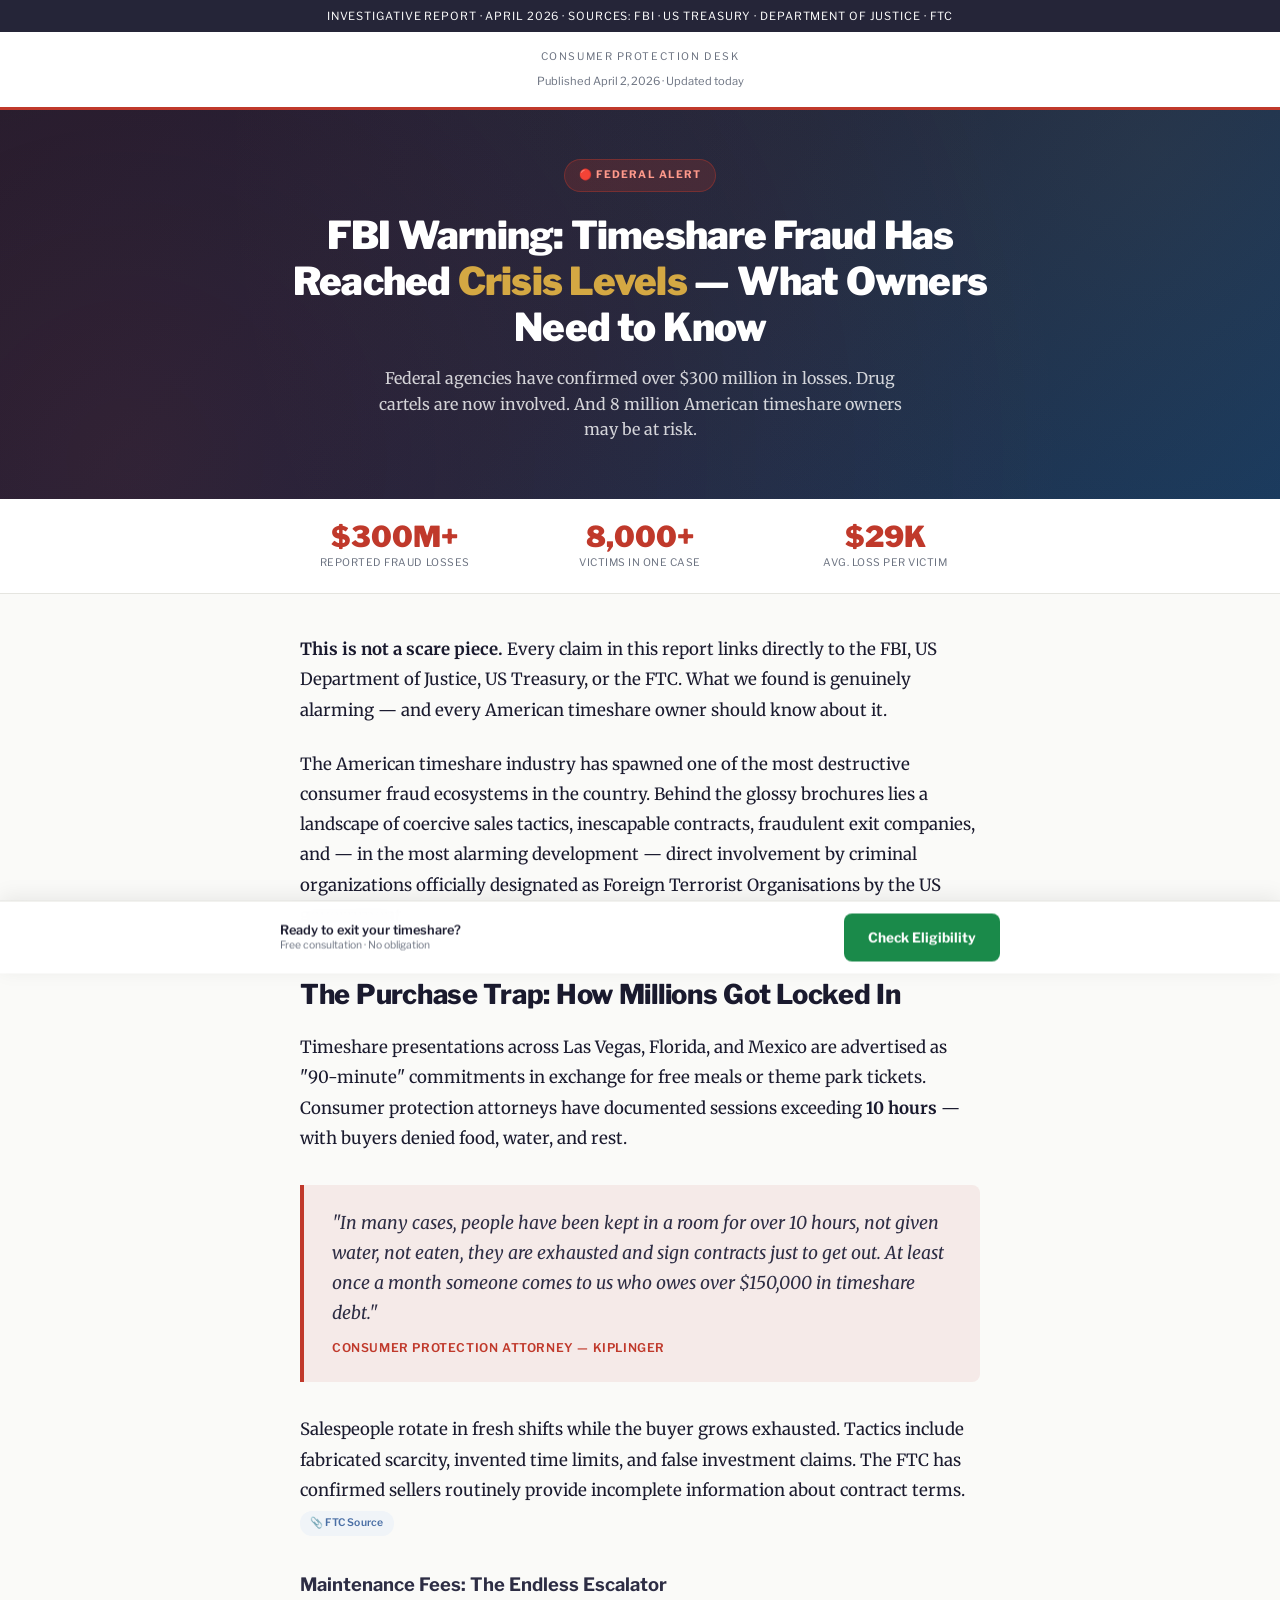
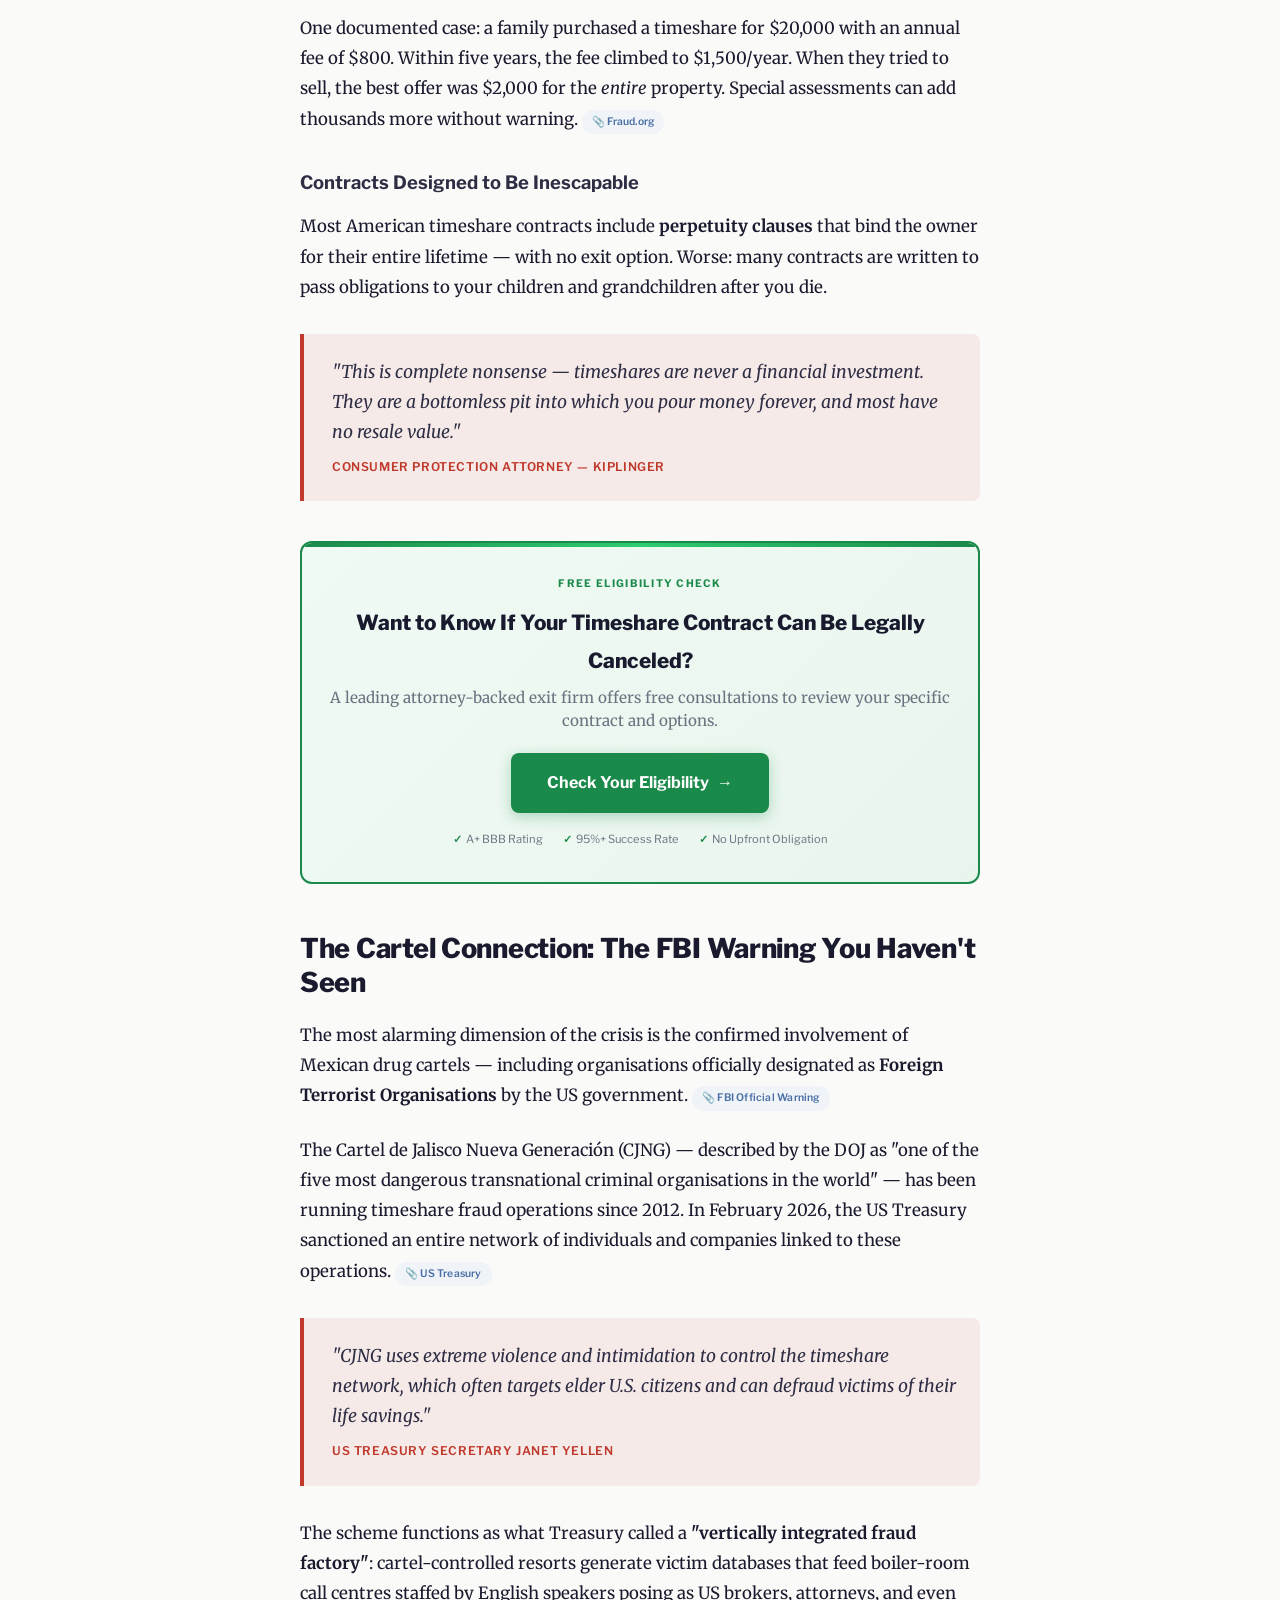
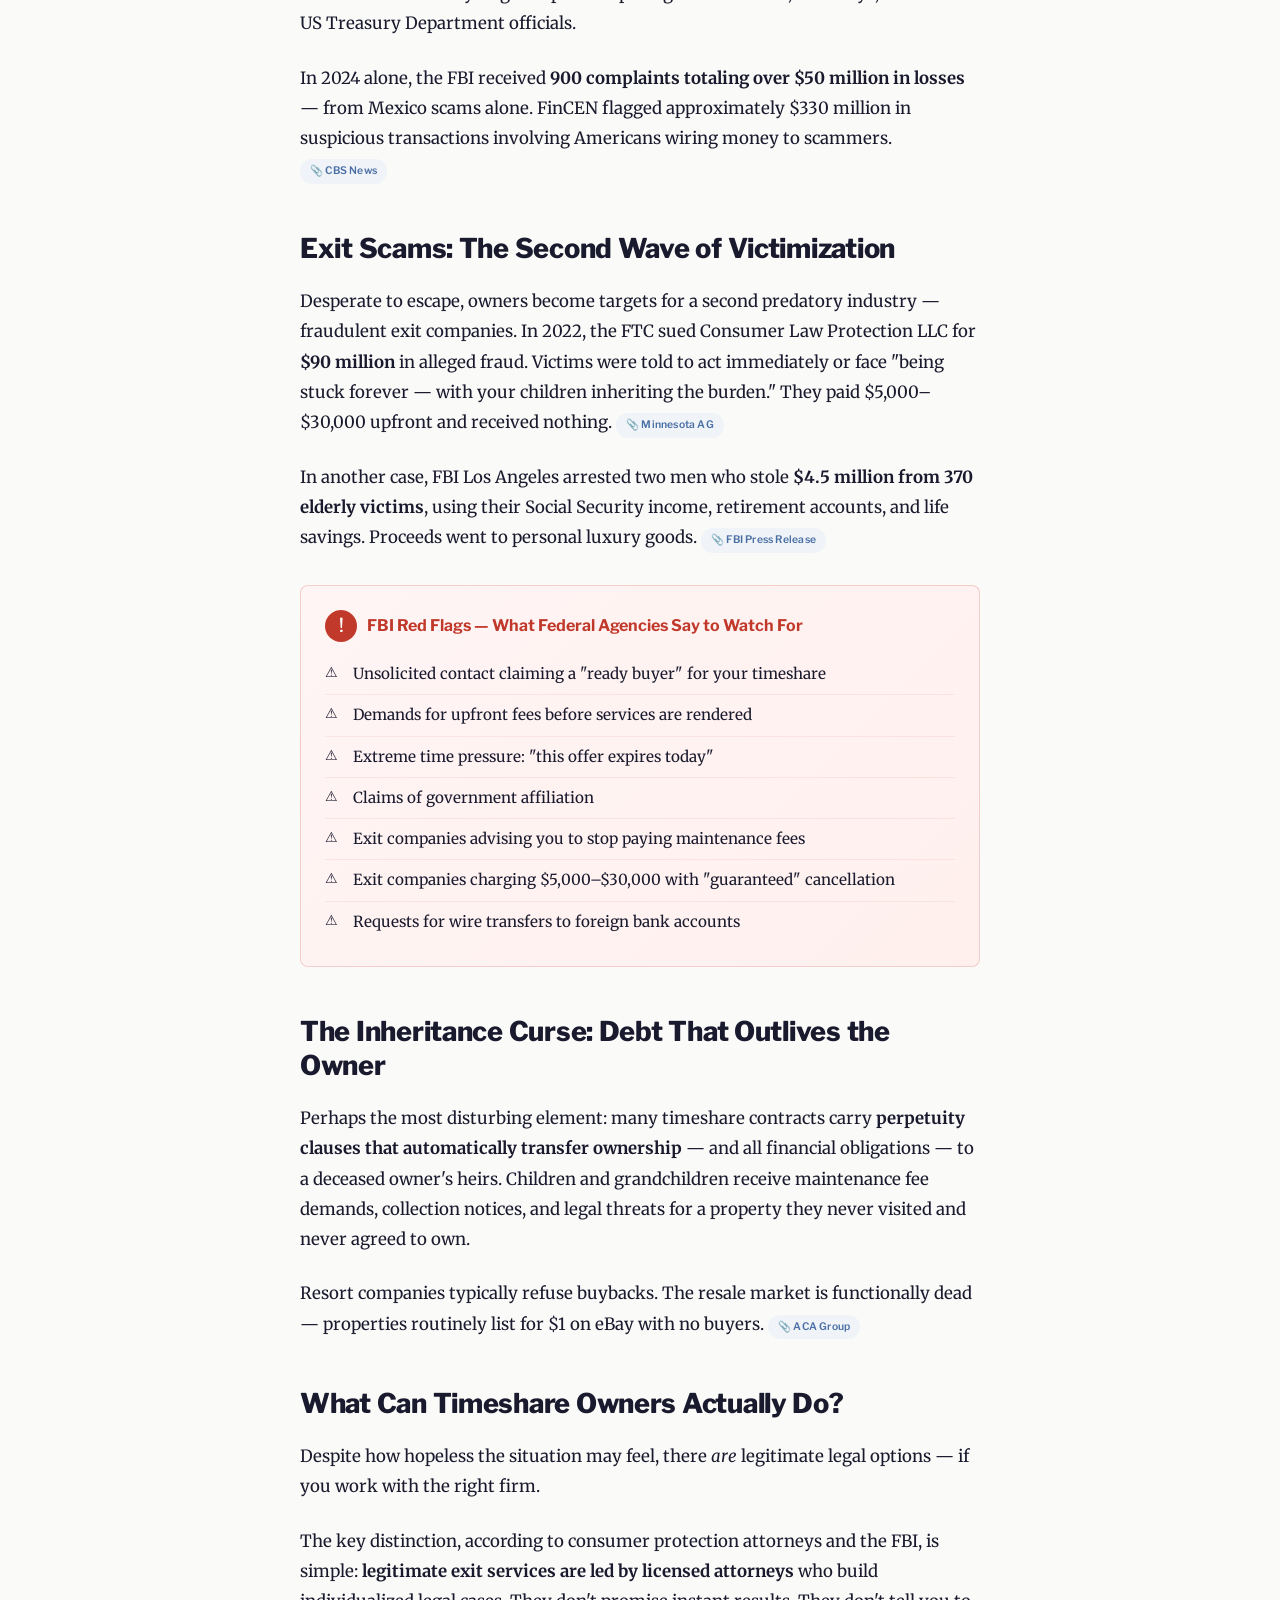
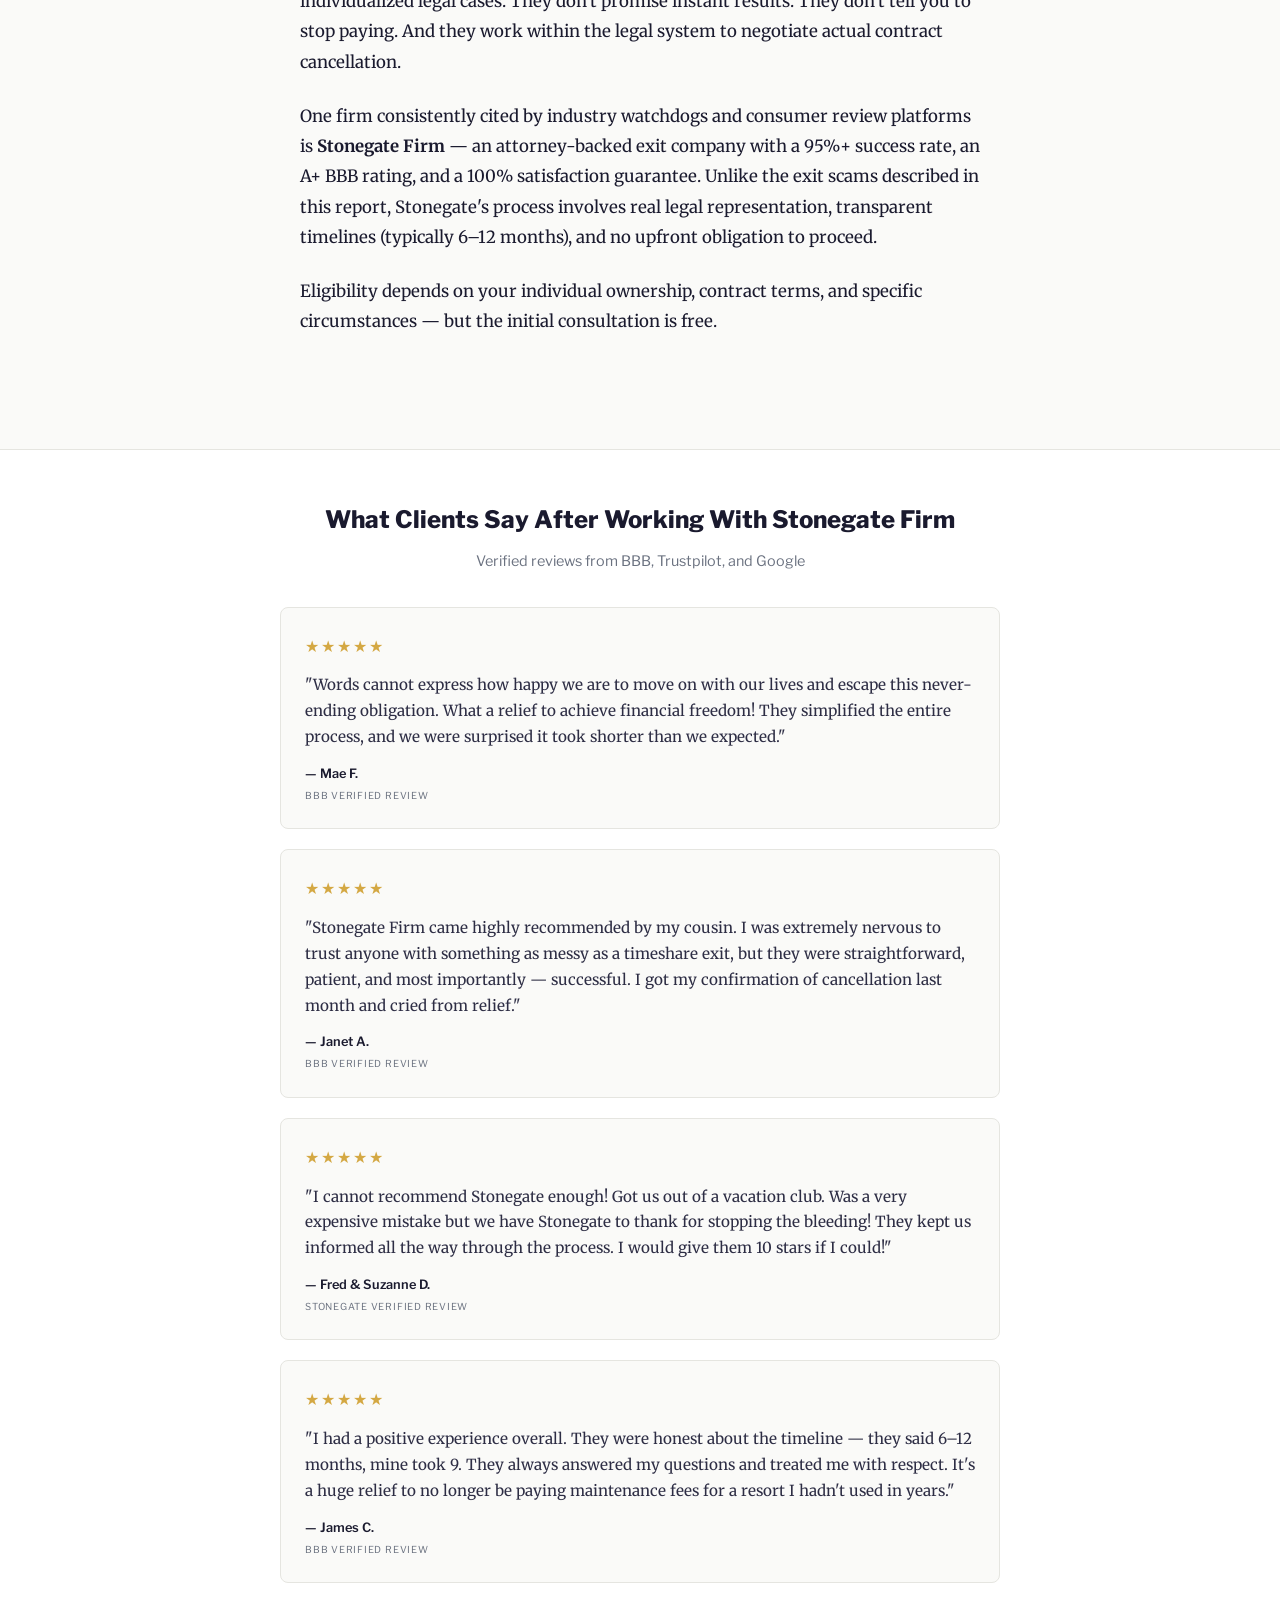
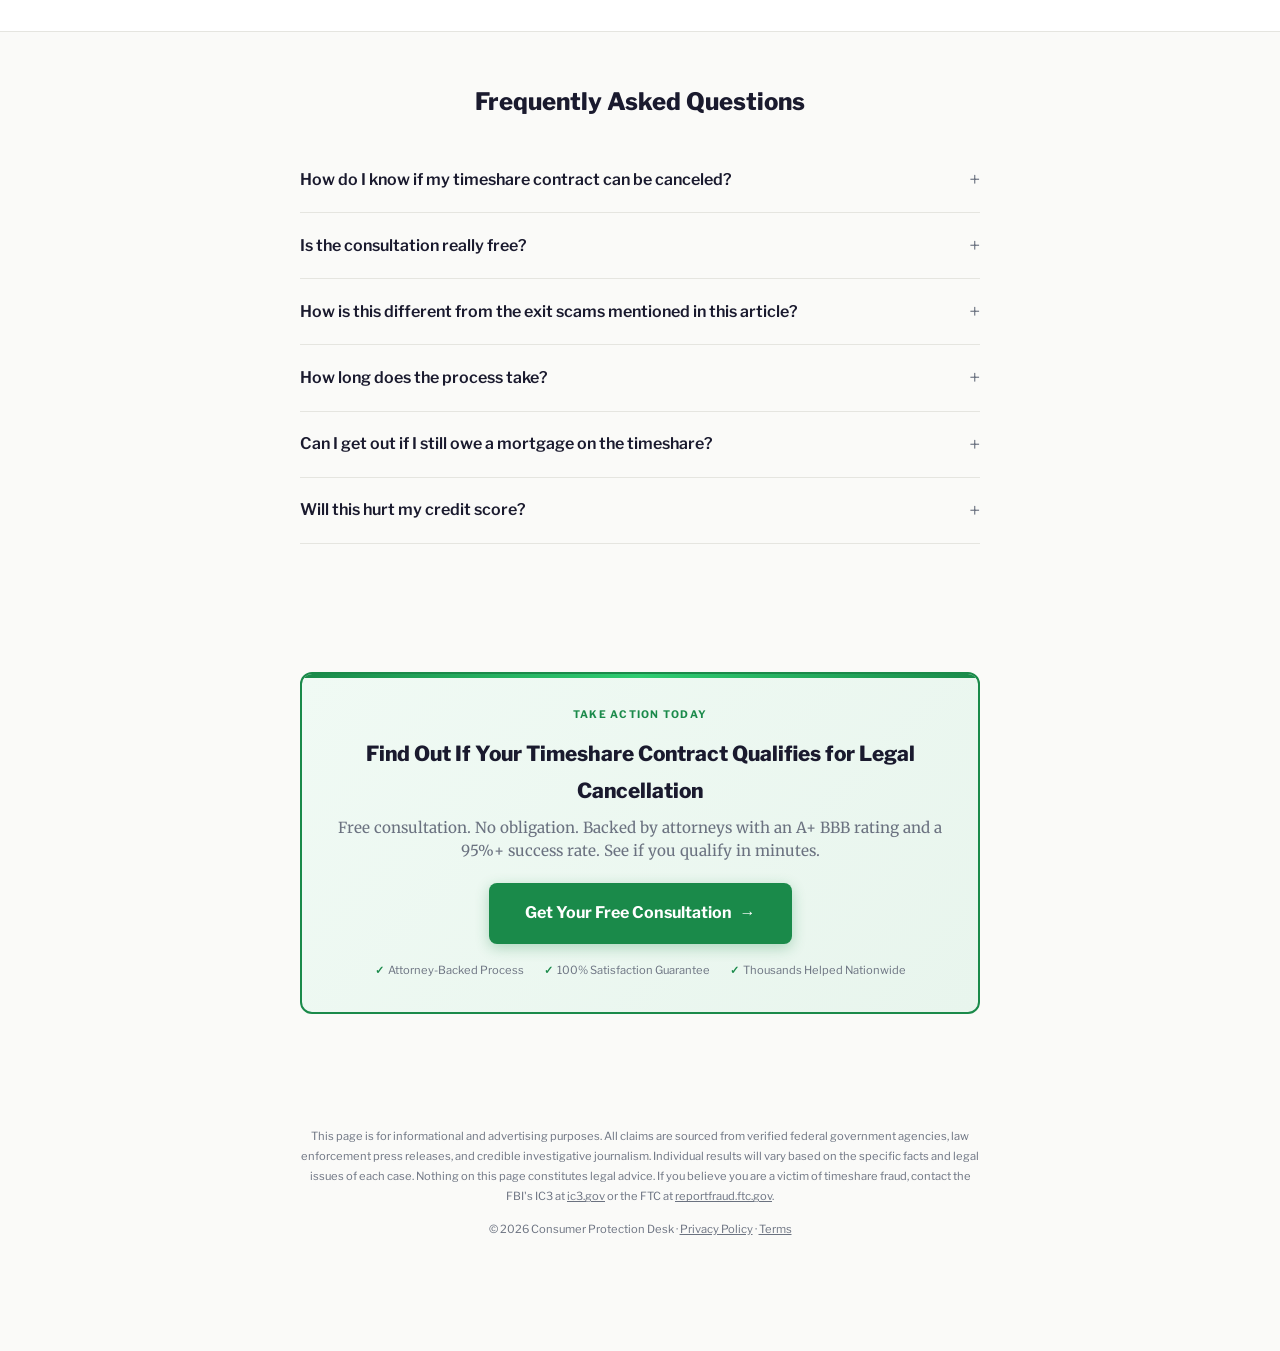
==== lander-a-investigative.html @ 5504ce40 "Deploy 3 timeshare exit landers" ====
<!DOCTYPE html>
<html lang="en">
<head>
<meta charset="UTF-8">
<meta name="viewport" content="width=device-width, initial-scale=1.0">
<title>FBI Warning: Timeshare Fraud Has Reached Crisis Levels — What Owners Need to Know in 2026</title>
<meta name="description" content="Federal agencies confirm $300M+ in timeshare fraud losses. FBI, DOJ, and US Treasury are now involved. Find out if you're at risk and what legal options exist.">
<meta property="og:type" content="article">
<meta property="og:title" content="FBI Warning: Timeshare Fraud Has Reached Crisis Levels in 2026">
<meta property="og:description" content="Federal agencies confirm $300M+ in timeshare fraud losses. Find out if you're at risk.">
<link rel="preconnect" href="https://fonts.googleapis.com">
<link rel="preconnect" href="https://fonts.gstatic.com" crossorigin>
<link href="https://fonts.googleapis.com/css2?family=Libre+Franklin:wght@400;500;600;700;800;900&family=Merriweather:wght@400;700&display=swap" rel="stylesheet">
<style>
*, *::before, *::after { margin: 0; padding: 0; box-sizing: border-box; }

:root {
  --ink: #1a1a2e;
  --ink-light: #2d2d44;
  --ink-muted: #6b7280;
  --bg: #fafaf8;
  --bg-card: #ffffff;
  --accent: #c0392b;
  --accent-dark: #962d22;
  --accent-glow: rgba(192, 57, 43, 0.08);
  --cta-green: #1a8a4a;
  --cta-green-hover: #15713d;
  --gold: #d4a843;
  --border: #e5e5e0;
  --shadow-sm: 0 1px 3px rgba(0,0,0,0.06);
  --shadow-md: 0 4px 16px rgba(0,0,0,0.08);
  --shadow-lg: 0 8px 32px rgba(0,0,0,0.12);
  --radius: 8px;
  --max-w: 720px;
}

html { font-size: 16px; scroll-behavior: smooth; -webkit-font-smoothing: antialiased; }

body {
  font-family: 'Merriweather', Georgia, serif;
  color: var(--ink);
  background: var(--bg);
  line-height: 1.8;
  padding-bottom: 80px;
}

/* — Top Bar — */
.top-bar {
  background: var(--ink);
  color: #fff;
  text-align: center;
  padding: 6px 16px;
  font-family: 'Libre Franklin', sans-serif;
  font-size: 0.7rem;
  letter-spacing: 0.08em;
  text-transform: uppercase;
  opacity: 0.95;
}

/* — Header — */
.site-header {
  background: #fff;
  border-bottom: 3px solid var(--accent);
  padding: 16px 20px;
  text-align: center;
}
.site-header .pub-name {
  font-family: 'Libre Franklin', sans-serif;
  font-size: 0.65rem;
  text-transform: uppercase;
  letter-spacing: 0.15em;
  color: var(--ink-muted);
  margin-bottom: 4px;
}
.site-header .pub-date {
  font-family: 'Libre Franklin', sans-serif;
  font-size: 0.7rem;
  color: var(--ink-muted);
}

/* — Hero — */
.hero {
  background: linear-gradient(135deg, #1a1a2e 0%, #16213e 50%, #0f3460 100%);
  color: #fff;
  padding: 48px 20px 56px;
  text-align: center;
  position: relative;
  overflow: hidden;
}
.hero::before {
  content: '';
  position: absolute;
  top: -50%;
  left: -50%;
  width: 200%;
  height: 200%;
  background: radial-gradient(circle at 30% 70%, rgba(192,57,43,0.15) 0%, transparent 50%),
              radial-gradient(circle at 70% 30%, rgba(212,168,67,0.1) 0%, transparent 50%);
  animation: heroPulse 8s ease-in-out infinite alternate;
}
@keyframes heroPulse {
  0% { transform: scale(1) rotate(0deg); }
  100% { transform: scale(1.05) rotate(2deg); }
}
.hero-inner { position: relative; z-index: 1; max-width: var(--max-w); margin: 0 auto; }
.hero-badge {
  display: inline-flex;
  align-items: center;
  gap: 6px;
  background: rgba(192,57,43,0.2);
  border: 1px solid rgba(192,57,43,0.4);
  color: #ff9a8b;
  padding: 6px 14px;
  border-radius: 20px;
  font-family: 'Libre Franklin', sans-serif;
  font-size: 0.65rem;
  font-weight: 700;
  text-transform: uppercase;
  letter-spacing: 0.1em;
  margin-bottom: 20px;
  animation: badgePulse 2s ease-in-out infinite;
}
@keyframes badgePulse {
  0%, 100% { box-shadow: 0 0 0 0 rgba(192,57,43,0.3); }
  50% { box-shadow: 0 0 0 8px rgba(192,57,43,0); }
}
.hero h1 {
  font-family: 'Libre Franklin', sans-serif;
  font-size: clamp(1.6rem, 5vw, 2.4rem);
  font-weight: 900;
  line-height: 1.2;
  margin-bottom: 16px;
  letter-spacing: -0.02em;
}
.hero h1 em { font-style: normal; color: var(--gold); }
.hero .hero-sub {
  font-size: 1rem;
  line-height: 1.6;
  color: rgba(255,255,255,0.8);
  max-width: 560px;
  margin: 0 auto;
}

/* — Stat Bar — */
.stat-bar {
  background: #fff;
  border-bottom: 1px solid var(--border);
  padding: 24px 20px;
}
.stat-bar-inner {
  max-width: var(--max-w);
  margin: 0 auto;
  display: grid;
  grid-template-columns: repeat(3, 1fr);
  gap: 16px;
  text-align: center;
}
.stat-item .stat-num {
  font-family: 'Libre Franklin', sans-serif;
  font-size: clamp(1.4rem, 4vw, 1.8rem);
  font-weight: 900;
  color: var(--accent);
  line-height: 1;
}
.stat-item .stat-label {
  font-family: 'Libre Franklin', sans-serif;
  font-size: 0.65rem;
  color: var(--ink-muted);
  text-transform: uppercase;
  letter-spacing: 0.05em;
  margin-top: 4px;
  line-height: 1.3;
}

/* — Article Body — */
.article { max-width: var(--max-w); margin: 0 auto; padding: 40px 20px; }
.article p { margin-bottom: 24px; font-size: 1.05rem; }
.article h2 {
  font-family: 'Libre Franklin', sans-serif;
  font-size: clamp(1.3rem, 4vw, 1.7rem);
  font-weight: 800;
  line-height: 1.25;
  margin: 48px 0 20px;
  color: var(--ink);
  letter-spacing: -0.01em;
}
.article h3 {
  font-family: 'Libre Franklin', sans-serif;
  font-size: 1.15rem;
  font-weight: 700;
  margin: 32px 0 12px;
  color: var(--ink-light);
}

/* — Pull Quote — */
.pull-quote {
  border-left: 4px solid var(--accent);
  background: var(--accent-glow);
  padding: 24px 24px 24px 28px;
  margin: 32px 0;
  border-radius: 0 var(--radius) var(--radius) 0;
  position: relative;
}
.pull-quote p {
  font-size: 1.1rem;
  font-style: italic;
  color: var(--ink-light);
  margin-bottom: 8px;
  line-height: 1.7;
}
.pull-quote .pq-source {
  font-family: 'Libre Franklin', sans-serif;
  font-size: 0.75rem;
  font-weight: 600;
  color: var(--accent);
  text-transform: uppercase;
  letter-spacing: 0.05em;
}

/* — Warning Box — */
.warning-box {
  background: linear-gradient(135deg, #fff5f5 0%, #fff0ed 100%);
  border: 1px solid rgba(192,57,43,0.2);
  border-radius: var(--radius);
  padding: 24px;
  margin: 32px 0;
}
.warning-box .wb-header {
  display: flex;
  align-items: center;
  gap: 10px;
  margin-bottom: 12px;
}
.warning-box .wb-icon {
  width: 32px;
  height: 32px;
  background: var(--accent);
  border-radius: 50%;
  display: flex;
  align-items: center;
  justify-content: center;
  color: #fff;
  font-size: 1rem;
  font-weight: 700;
  flex-shrink: 0;
}
.warning-box .wb-title {
  font-family: 'Libre Franklin', sans-serif;
  font-weight: 700;
  font-size: 1rem;
  color: var(--accent);
}
.warning-box ul {
  list-style: none;
  padding: 0;
}
.warning-box ul li {
  padding: 8px 0 8px 28px;
  position: relative;
  font-size: 0.95rem;
  line-height: 1.6;
  border-bottom: 1px solid rgba(192,57,43,0.08);
}
.warning-box ul li:last-child { border: none; }
.warning-box ul li::before {
  content: '⚠';
  position: absolute;
  left: 0;
  top: 8px;
  font-size: 0.85rem;
}

/* — Source Citation — */
.source-cite {
  display: inline-flex;
  align-items: center;
  gap: 4px;
  background: #f0f4f8;
  padding: 3px 10px;
  border-radius: 12px;
  font-family: 'Libre Franklin', sans-serif;
  font-size: 0.65rem;
  font-weight: 600;
  color: #4a6fa5;
  text-decoration: none;
  letter-spacing: 0.02em;
  transition: all 0.2s;
  white-space: nowrap;
}
.source-cite:hover { background: #dce6f0; }

/* — CTA Card — */
.cta-card {
  background: linear-gradient(135deg, #f0faf4 0%, #e8f5ed 100%);
  border: 2px solid var(--cta-green);
  border-radius: 12px;
  padding: 32px 24px;
  margin: 40px 0;
  text-align: center;
  position: relative;
  overflow: hidden;
}
.cta-card::before {
  content: '';
  position: absolute;
  top: 0; left: 0; right: 0;
  height: 4px;
  background: linear-gradient(90deg, var(--cta-green), #2ecc71, var(--cta-green));
}
.cta-card .cta-label {
  font-family: 'Libre Franklin', sans-serif;
  font-size: 0.65rem;
  font-weight: 700;
  text-transform: uppercase;
  letter-spacing: 0.12em;
  color: var(--cta-green);
  margin-bottom: 10px;
}
.cta-card h3 {
  font-family: 'Libre Franklin', sans-serif;
  font-size: 1.3rem;
  font-weight: 800;
  color: var(--ink);
  margin: 0 0 8px;
}
.cta-card .cta-sub {
  font-size: 0.95rem;
  color: var(--ink-muted);
  margin-bottom: 20px;
  line-height: 1.5;
}
.cta-btn {
  display: inline-flex;
  align-items: center;
  gap: 8px;
  background: var(--cta-green);
  color: #fff;
  padding: 16px 36px;
  border-radius: 8px;
  font-family: 'Libre Franklin', sans-serif;
  font-size: 1rem;
  font-weight: 700;
  text-decoration: none;
  transition: all 0.3s;
  box-shadow: 0 4px 14px rgba(26,138,74,0.3);
}
.cta-btn:hover {
  background: var(--cta-green-hover);
  transform: translateY(-2px);
  box-shadow: 0 6px 20px rgba(26,138,74,0.4);
}
.cta-btn::after { content: ' →'; }
.cta-trust {
  display: flex;
  justify-content: center;
  gap: 20px;
  margin-top: 16px;
  flex-wrap: wrap;
}
.cta-trust span {
  font-family: 'Libre Franklin', sans-serif;
  font-size: 0.7rem;
  color: var(--ink-muted);
  display: flex;
  align-items: center;
  gap: 4px;
}
.cta-trust span::before { content: '✓'; color: var(--cta-green); font-weight: 700; }

/* — Testimonials — */
.testimonials {
  background: #fff;
  border-top: 1px solid var(--border);
  border-bottom: 1px solid var(--border);
  padding: 48px 20px;
  margin: 48px 0;
}
.testimonials .t-header {
  text-align: center;
  max-width: var(--max-w);
  margin: 0 auto 32px;
}
.testimonials .t-header h2 {
  font-family: 'Libre Franklin', sans-serif;
  font-size: 1.5rem;
  font-weight: 800;
  margin-bottom: 8px;
}
.testimonials .t-header p {
  font-family: 'Libre Franklin', sans-serif;
  color: var(--ink-muted);
  font-size: 0.9rem;
}
.t-grid {
  max-width: var(--max-w);
  margin: 0 auto;
  display: grid;
  gap: 20px;
}
.t-card {
  background: var(--bg);
  border: 1px solid var(--border);
  border-radius: var(--radius);
  padding: 24px;
  transition: box-shadow 0.3s;
}
.t-card:hover { box-shadow: var(--shadow-md); }
.t-stars { color: var(--gold); font-size: 1rem; margin-bottom: 12px; letter-spacing: 2px; }
.t-card .t-text {
  font-size: 0.95rem;
  line-height: 1.7;
  margin-bottom: 12px;
  color: var(--ink-light);
}
.t-card .t-author {
  font-family: 'Libre Franklin', sans-serif;
  font-size: 0.8rem;
  font-weight: 600;
  color: var(--ink);
}
.t-card .t-source-tag {
  font-family: 'Libre Franklin', sans-serif;
  font-size: 0.6rem;
  text-transform: uppercase;
  letter-spacing: 0.08em;
  color: var(--ink-muted);
  margin-top: 2px;
}

/* — FAQ — */
.faq { max-width: var(--max-w); margin: 0 auto; padding: 0 20px 48px; }
.faq h2 {
  font-family: 'Libre Franklin', sans-serif;
  font-size: 1.5rem;
  font-weight: 800;
  text-align: center;
  margin-bottom: 24px;
}
.faq-item {
  border-bottom: 1px solid var(--border);
  padding: 0;
}
.faq-q {
  display: flex;
  justify-content: space-between;
  align-items: center;
  padding: 18px 0;
  cursor: pointer;
  font-family: 'Libre Franklin', sans-serif;
  font-size: 1rem;
  font-weight: 600;
  color: var(--ink);
  background: none;
  border: none;
  width: 100%;
  text-align: left;
  line-height: 1.4;
}
.faq-q::after {
  content: '+';
  font-size: 1.3rem;
  font-weight: 300;
  color: var(--ink-muted);
  transition: transform 0.3s;
  flex-shrink: 0;
  margin-left: 12px;
}
.faq-item.open .faq-q::after { content: '−'; }
.faq-a {
  max-height: 0;
  overflow: hidden;
  transition: max-height 0.4s ease, padding 0.3s;
}
.faq-item.open .faq-a { max-height: 400px; }
.faq-a-inner {
  padding: 0 0 20px;
  font-size: 0.95rem;
  color: var(--ink-muted);
  line-height: 1.7;
}

/* — Footer — */
.site-footer {
  max-width: var(--max-w);
  margin: 0 auto;
  padding: 32px 20px;
  text-align: center;
  font-family: 'Libre Franklin', sans-serif;
  font-size: 0.7rem;
  color: var(--ink-muted);
  line-height: 1.8;
}
.site-footer a { color: var(--ink-muted); }

/* — Sticky CTA — */
.sticky-cta {
  position: fixed;
  bottom: 0;
  left: 0;
  right: 0;
  background: rgba(255,255,255,0.97);
  backdrop-filter: blur(12px);
  -webkit-backdrop-filter: blur(12px);
  border-top: 1px solid var(--border);
  padding: 12px 20px;
  z-index: 1000;
  transform: translateY(100%);
  transition: transform 0.4s cubic-bezier(0.16, 1, 0.3, 1);
  box-shadow: 0 -4px 20px rgba(0,0,0,0.08);
}
.sticky-cta.visible { transform: translateY(0); }
.sticky-cta-inner {
  max-width: var(--max-w);
  margin: 0 auto;
  display: flex;
  align-items: center;
  justify-content: space-between;
  gap: 12px;
}
.sticky-cta .sticky-text {
  font-family: 'Libre Franklin', sans-serif;
  font-size: 0.8rem;
  font-weight: 600;
  color: var(--ink);
  line-height: 1.3;
}
.sticky-cta .sticky-text span {
  display: block;
  font-size: 0.65rem;
  font-weight: 400;
  color: var(--ink-muted);
}
.sticky-cta .sticky-btn {
  background: var(--cta-green);
  color: #fff;
  padding: 12px 24px;
  border-radius: 8px;
  font-family: 'Libre Franklin', sans-serif;
  font-size: 0.85rem;
  font-weight: 700;
  text-decoration: none;
  white-space: nowrap;
  transition: background 0.2s;
  flex-shrink: 0;
}
.sticky-cta .sticky-btn:hover { background: var(--cta-green-hover); }

/* — Responsive — */
@media (max-width: 600px) {
  .stat-bar-inner { grid-template-columns: repeat(3, 1fr); gap: 8px; }
  .stat-item .stat-num { font-size: 1.2rem; }
  .stat-item .stat-label { font-size: 0.58rem; }
  .hero { padding: 36px 16px 44px; }
  .article { padding: 28px 16px; }
  .cta-card { padding: 24px 16px; }
  .cta-btn { padding: 14px 28px; width: 100%; justify-content: center; }
  .t-grid { gap: 16px; }
}

/* — Subtle animations — */
.fade-in {
  opacity: 0;
  transform: translateY(20px);
  transition: opacity 0.6s ease, transform 0.6s ease;
}
.fade-in.visible {
  opacity: 1;
  transform: translateY(0);
}
</style>
</head>
<body>

<div class="top-bar">Investigative Report · April 2026 · Sources: FBI · US Treasury · Department of Justice · FTC</div>

<header class="site-header">
  <div class="pub-name">Consumer Protection Desk</div>
  <div class="pub-date">Published April 2, 2026 · Updated today</div>
</header>

<section class="hero">
  <div class="hero-inner">
    <div class="hero-badge">🔴 Federal Alert</div>
    <h1>FBI Warning: Timeshare Fraud Has Reached <em>Crisis Levels</em> — What Owners Need to Know</h1>
    <p class="hero-sub">Federal agencies have confirmed over $300 million in losses. Drug cartels are now involved. And 8 million American timeshare owners may be at risk.</p>
  </div>
</section>

<div class="stat-bar">
  <div class="stat-bar-inner">
    <div class="stat-item">
      <div class="stat-num">$300M+</div>
      <div class="stat-label">Reported Fraud Losses</div>
    </div>
    <div class="stat-item">
      <div class="stat-num">8,000+</div>
      <div class="stat-label">Victims in One Case</div>
    </div>
    <div class="stat-item">
      <div class="stat-num">$29K</div>
      <div class="stat-label">Avg. Loss Per Victim</div>
    </div>
  </div>
</div>

<article class="article">

  <p class="fade-in"><strong>This is not a scare piece.</strong> Every claim in this report links directly to the FBI, US Department of Justice, US Treasury, or the FTC. What we found is genuinely alarming — and every American timeshare owner should know about it.</p>

  <p class="fade-in">The American timeshare industry has spawned one of the most destructive consumer fraud ecosystems in the country. Behind the glossy brochures lies a landscape of coercive sales tactics, inescapable contracts, fraudulent exit companies, and — in the most alarming development — direct involvement by criminal organizations officially designated as Foreign Terrorist Organisations by the US government.</p>

  <h2 class="fade-in">The Purchase Trap: How Millions Got Locked In</h2>

  <p class="fade-in">Timeshare presentations across Las Vegas, Florida, and Mexico are advertised as "90-minute" commitments in exchange for free meals or theme park tickets. Consumer protection attorneys have documented sessions exceeding <strong>10 hours</strong> — with buyers denied food, water, and rest.</p>

  <div class="pull-quote fade-in">
    <p>"In many cases, people have been kept in a room for over 10 hours, not given water, not eaten, they are exhausted and sign contracts just to get out. At least once a month someone comes to us who owes over $150,000 in timeshare debt."</p>
    <div class="pq-source">Consumer Protection Attorney — Kiplinger</div>
  </div>

  <p class="fade-in">Salespeople rotate in fresh shifts while the buyer grows exhausted. Tactics include fabricated scarcity, invented time limits, and false investment claims. The FTC has confirmed sellers routinely provide incomplete information about contract terms. <a href="https://consumer.ftc.gov/consumer-alerts/2024/03/if-you-have-timeshare-scammers-might-target-you" class="source-cite" target="_blank" rel="noopener">📎 FTC Source</a></p>

  <h3 class="fade-in">Maintenance Fees: The Endless Escalator</h3>

  <p class="fade-in">One documented case: a family purchased a timeshare for $20,000 with an annual fee of $800. Within five years, the fee climbed to $1,500/year. When they tried to sell, the best offer was $2,000 for the <em>entire</em> property. Special assessments can add thousands more without warning. <a href="https://fraud.org/timeshare-nightmare/" class="source-cite" target="_blank" rel="noopener">📎 Fraud.org</a></p>

  <h3 class="fade-in">Contracts Designed to Be Inescapable</h3>

  <p class="fade-in">Most American timeshare contracts include <strong>perpetuity clauses</strong> that bind the owner for their entire lifetime — with no exit option. Worse: many contracts are written to pass obligations to your children and grandchildren after you die.</p>

  <div class="pull-quote fade-in">
    <p>"This is complete nonsense — timeshares are never a financial investment. They are a bottomless pit into which you pour money forever, and most have no resale value."</p>
    <div class="pq-source">Consumer Protection Attorney — Kiplinger</div>
  </div>

  <!-- Mid-article CTA -->
  <div class="cta-card fade-in">
    <div class="cta-label">Free Eligibility Check</div>
    <h3>Want to Know If Your Timeshare Contract Can Be Legally Canceled?</h3>
    <p class="cta-sub">A leading attorney-backed exit firm offers free consultations to review your specific contract and options.</p>
    <a href="#cta-bottom" class="cta-btn">Check Your Eligibility</a>
    <div class="cta-trust">
      <span>A+ BBB Rating</span>
      <span>95%+ Success Rate</span>
      <span>No Upfront Obligation</span>
    </div>
  </div>

  <h2 class="fade-in">The Cartel Connection: The FBI Warning You Haven't Seen</h2>

  <p class="fade-in">The most alarming dimension of the crisis is the confirmed involvement of Mexican drug cartels — including organisations officially designated as <strong>Foreign Terrorist Organisations</strong> by the US government. <a href="https://www.fbi.gov/news/stories/mexican-cartels-targeting-americans-in-timeshare-fraud-scams-fbi-warns" class="source-cite" target="_blank" rel="noopener">📎 FBI Official Warning</a></p>

  <p class="fade-in">The Cartel de Jalisco Nueva Generación (CJNG) — described by the DOJ as "one of the five most dangerous transnational criminal organisations in the world" — has been running timeshare fraud operations since 2012. In February 2026, the US Treasury sanctioned an entire network of individuals and companies linked to these operations. <a href="https://home.treasury.gov/news/press-releases/sb0400" class="source-cite" target="_blank" rel="noopener">📎 US Treasury</a></p>

  <div class="pull-quote fade-in">
    <p>"CJNG uses extreme violence and intimidation to control the timeshare network, which often targets elder U.S. citizens and can defraud victims of their life savings."</p>
    <div class="pq-source">US Treasury Secretary Janet Yellen</div>
  </div>

  <p class="fade-in">The scheme functions as what Treasury called a <strong>"vertically integrated fraud factory"</strong>: cartel-controlled resorts generate victim databases that feed boiler-room call centres staffed by English speakers posing as US brokers, attorneys, and even US Treasury Department officials.</p>

  <p class="fade-in">In 2024 alone, the FBI received <strong>900 complaints totaling over $50 million in losses</strong> — from Mexico scams alone. FinCEN flagged approximately $330 million in suspicious transactions involving Americans wiring money to scammers. <a href="https://www.cbsnews.com/news/kovay-gardens-puerto-vallarta-mexico-cartel-fraud-scam-treasury/" class="source-cite" target="_blank" rel="noopener">📎 CBS News</a></p>

  <h2 class="fade-in">Exit Scams: The Second Wave of Victimization</h2>

  <p class="fade-in">Desperate to escape, owners become targets for a second predatory industry — fraudulent exit companies. In 2022, the FTC sued Consumer Law Protection LLC for <strong>$90 million</strong> in alleged fraud. Victims were told to act immediately or face "being stuck forever — with your children inheriting the burden." They paid $5,000–$30,000 upfront and received nothing. <a href="https://www.ag.state.mn.us/Office/Communications/2025/01/23_TimeshareExit.asp" class="source-cite" target="_blank" rel="noopener">📎 Minnesota AG</a></p>

  <p class="fade-in">In another case, FBI Los Angeles arrested two men who stole <strong>$4.5 million from 370 elderly victims</strong>, using their Social Security income, retirement accounts, and life savings. Proceeds went to personal luxury goods. <a href="https://www.fbi.gov/contact-us/field-offices/losangeles/news/fbi-los-angeles-raises-public-awareness-about-elder-fraud-announces-arrests-made-this-week-of-men-who-allegedly-targeted-elderly-victims-in-timeshare-scheme" class="source-cite" target="_blank" rel="noopener">📎 FBI Press Release</a></p>

  <div class="warning-box fade-in">
    <div class="wb-header">
      <div class="wb-icon">!</div>
      <div class="wb-title">FBI Red Flags — What Federal Agencies Say to Watch For</div>
    </div>
    <ul>
      <li>Unsolicited contact claiming a "ready buyer" for your timeshare</li>
      <li>Demands for upfront fees before services are rendered</li>
      <li>Extreme time pressure: "this offer expires today"</li>
      <li>Claims of government affiliation</li>
      <li>Exit companies advising you to stop paying maintenance fees</li>
      <li>Exit companies charging $5,000–$30,000 with "guaranteed" cancellation</li>
      <li>Requests for wire transfers to foreign bank accounts</li>
    </ul>
  </div>

  <h2 class="fade-in">The Inheritance Curse: Debt That Outlives the Owner</h2>

  <p class="fade-in">Perhaps the most disturbing element: many timeshare contracts carry <strong>perpetuity clauses that automatically transfer ownership</strong> — and all financial obligations — to a deceased owner's heirs. Children and grandchildren receive maintenance fee demands, collection notices, and legal threats for a property they never visited and never agreed to own.</p>

  <p class="fade-in">Resort companies typically refuse buybacks. The resale market is functionally dead — properties routinely list for $1 on eBay with no buyers. <a href="https://acagroup.org/generational-timeshare-debt-forever-contracts/" class="source-cite" target="_blank" rel="noopener">📎 ACA Group</a></p>

  <h2 class="fade-in">What Can Timeshare Owners Actually Do?</h2>

  <p class="fade-in">Despite how hopeless the situation may feel, there <em>are</em> legitimate legal options — if you work with the right firm.</p>

  <p class="fade-in">The key distinction, according to consumer protection attorneys and the FBI, is simple: <strong>legitimate exit services are led by licensed attorneys</strong> who build individualized legal cases. They don't promise instant results. They don't tell you to stop paying. And they work within the legal system to negotiate actual contract cancellation.</p>

  <p class="fade-in">One firm consistently cited by industry watchdogs and consumer review platforms is <strong>Stonegate Firm</strong> — an attorney-backed exit company with a 95%+ success rate, an A+ BBB rating, and a 100% satisfaction guarantee. Unlike the exit scams described in this report, Stonegate's process involves real legal representation, transparent timelines (typically 6–12 months), and no upfront obligation to proceed.</p>

  <p class="fade-in">Eligibility depends on your individual ownership, contract terms, and specific circumstances — but the initial consultation is free.</p>

</article>

<!-- Testimonials Section -->
<section class="testimonials">
  <div class="t-header">
    <h2>What Clients Say After Working With Stonegate Firm</h2>
    <p>Verified reviews from BBB, Trustpilot, and Google</p>
  </div>
  <div class="t-grid">
    <div class="t-card fade-in">
      <div class="t-stars">★★★★★</div>
      <p class="t-text">"Words cannot express how happy we are to move on with our lives and escape this never-ending obligation. What a relief to achieve financial freedom! They simplified the entire process, and we were surprised it took shorter than we expected."</p>
      <div class="t-author">— Mae F.</div>
      <div class="t-source-tag">BBB Verified Review</div>
    </div>
    <div class="t-card fade-in">
      <div class="t-stars">★★★★★</div>
      <p class="t-text">"Stonegate Firm came highly recommended by my cousin. I was extremely nervous to trust anyone with something as messy as a timeshare exit, but they were straightforward, patient, and most importantly — successful. I got my confirmation of cancellation last month and cried from relief."</p>
      <div class="t-author">— Janet A.</div>
      <div class="t-source-tag">BBB Verified Review</div>
    </div>
    <div class="t-card fade-in">
      <div class="t-stars">★★★★★</div>
      <p class="t-text">"I cannot recommend Stonegate enough! Got us out of a vacation club. Was a very expensive mistake but we have Stonegate to thank for stopping the bleeding! They kept us informed all the way through the process. I would give them 10 stars if I could!"</p>
      <div class="t-author">— Fred & Suzanne D.</div>
      <div class="t-source-tag">Stonegate Verified Review</div>
    </div>
    <div class="t-card fade-in">
      <div class="t-stars">★★★★★</div>
      <p class="t-text">"I had a positive experience overall. They were honest about the timeline — they said 6–12 months, mine took 9. They always answered my questions and treated me with respect. It's a huge relief to no longer be paying maintenance fees for a resort I hadn't used in years."</p>
      <div class="t-author">— James C.</div>
      <div class="t-source-tag">BBB Verified Review</div>
    </div>
  </div>
</section>

<!-- FAQ Section -->
<section class="faq">
  <h2>Frequently Asked Questions</h2>

  <div class="faq-item">
    <button class="faq-q">How do I know if my timeshare contract can be canceled?</button>
    <div class="faq-a"><div class="faq-a-inner">Eligibility depends on your individual ownership, contract terms, and the circumstances of your purchase. A free consultation with a qualified attorney can assess your specific situation. Contracts obtained through misleading or high-pressure sales tactics may have legal vulnerabilities.</div></div>
  </div>
  <div class="faq-item">
    <button class="faq-q">Is the consultation really free?</button>
    <div class="faq-a"><div class="faq-a-inner">Yes. The initial consultation is completely free and carries no obligation to proceed. It's designed to help you understand your options and whether your specific contract qualifies for cancellation.</div></div>
  </div>
  <div class="faq-item">
    <button class="faq-q">How is this different from the exit scams mentioned in this article?</button>
    <div class="faq-a"><div class="faq-a-inner">Legitimate exit services are led by licensed attorneys who build individualized legal cases. They don't promise instant results, they don't tell you to stop paying, and they work within the legal system. Look for an A+ BBB rating, transparent timelines, and a satisfaction guarantee — all hallmarks of a reputable firm.</div></div>
  </div>
  <div class="faq-item">
    <button class="faq-q">How long does the process take?</button>
    <div class="faq-a"><div class="faq-a-inner">Most cases are resolved within 6–12 months, depending on the complexity of the contract and the resort involved. Your legal team keeps you informed at every step. Some cases have been completed in as little as 2 months.</div></div>
  </div>
  <div class="faq-item">
    <button class="faq-q">Can I get out if I still owe a mortgage on the timeshare?</button>
    <div class="faq-a"><div class="faq-a-inner">In many cases, yes. Carrying a mortgage does not always mean you're stuck. Every situation is different, and a qualified attorney can assess whether legal options exist for your specific circumstances.</div></div>
  </div>
  <div class="faq-item">
    <button class="faq-q">Will this hurt my credit score?</button>
    <div class="faq-a"><div class="faq-a-inner">A legitimate attorney-led process works through negotiated legal settlements — not defaults. This is fundamentally different from exit companies that tell you to stop paying, which can trigger foreclosure and credit damage.</div></div>
  </div>
</section>

<!-- Bottom CTA -->
<div class="article" id="cta-bottom">
  <div class="cta-card fade-in">
    <div class="cta-label">Take Action Today</div>
    <h3>Find Out If Your Timeshare Contract Qualifies for Legal Cancellation</h3>
    <p class="cta-sub">Free consultation. No obligation. Backed by attorneys with an A+ BBB rating and a 95%+ success rate. See if you qualify in minutes.</p>
    <a href="#" class="cta-btn">Get Your Free Consultation</a>
    <div class="cta-trust">
      <span>Attorney-Backed Process</span>
      <span>100% Satisfaction Guarantee</span>
      <span>Thousands Helped Nationwide</span>
    </div>
  </div>
</div>

<footer class="site-footer">
  <p>This page is for informational and advertising purposes. All claims are sourced from verified federal government agencies, law enforcement press releases, and credible investigative journalism. Individual results will vary based on the specific facts and legal issues of each case. Nothing on this page constitutes legal advice. If you believe you are a victim of timeshare fraud, contact the FBI's IC3 at <a href="https://ic3.gov" target="_blank" rel="noopener">ic3.gov</a> or the FTC at <a href="https://reportfraud.ftc.gov" target="_blank" rel="noopener">reportfraud.ftc.gov</a>.</p>
  <p style="margin-top: 12px;">© 2026 Consumer Protection Desk · <a href="#">Privacy Policy</a> · <a href="#">Terms</a></p>
</footer>

<!-- Sticky CTA -->
<div class="sticky-cta" id="stickyCta">
  <div class="sticky-cta-inner">
    <div class="sticky-text">Ready to exit your timeshare?<span>Free consultation · No obligation</span></div>
    <a href="#cta-bottom" class="sticky-btn">Check Eligibility</a>
  </div>
</div>

<script>
// FAQ toggle
document.querySelectorAll('.faq-q').forEach(btn => {
  btn.addEventListener('click', () => {
    const item = btn.parentElement;
    const wasOpen = item.classList.contains('open');
    document.querySelectorAll('.faq-item.open').forEach(i => i.classList.remove('open'));
    if (!wasOpen) item.classList.add('open');
  });
});

// Sticky CTA - show after 40% scroll
const sticky = document.getElementById('stickyCta');
const showAt = 0.4;
function checkScroll() {
  const scrollPct = window.scrollY / (document.body.scrollHeight - window.innerHeight);
  sticky.classList.toggle('visible', scrollPct > showAt);
}
window.addEventListener('scroll', checkScroll, { passive: true });

// Fade-in on scroll
const obs = new IntersectionObserver((entries) => {
  entries.forEach(e => { if (e.isIntersecting) { e.target.classList.add('visible'); obs.unobserve(e.target); }});
}, { threshold: 0.1 });
document.querySelectorAll('.fade-in').forEach(el => obs.observe(el));
</script>

</body>
</html>
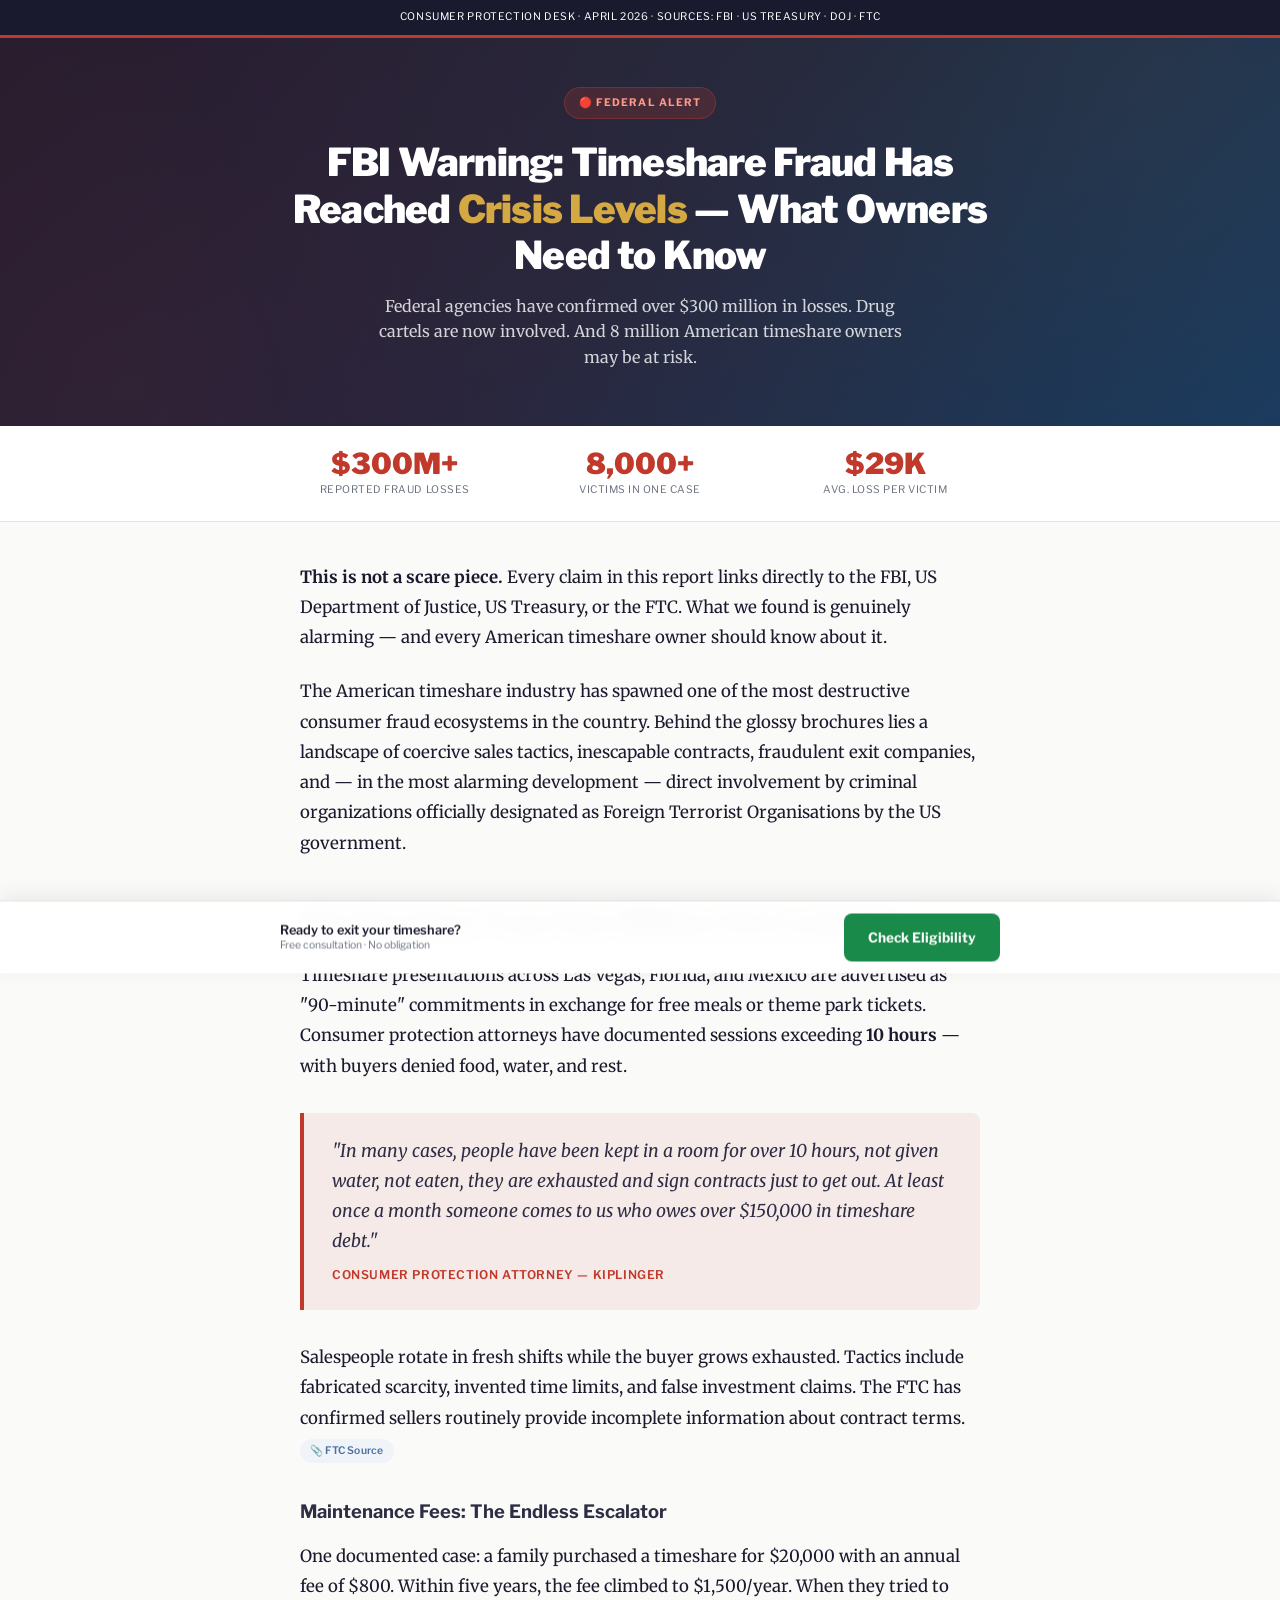
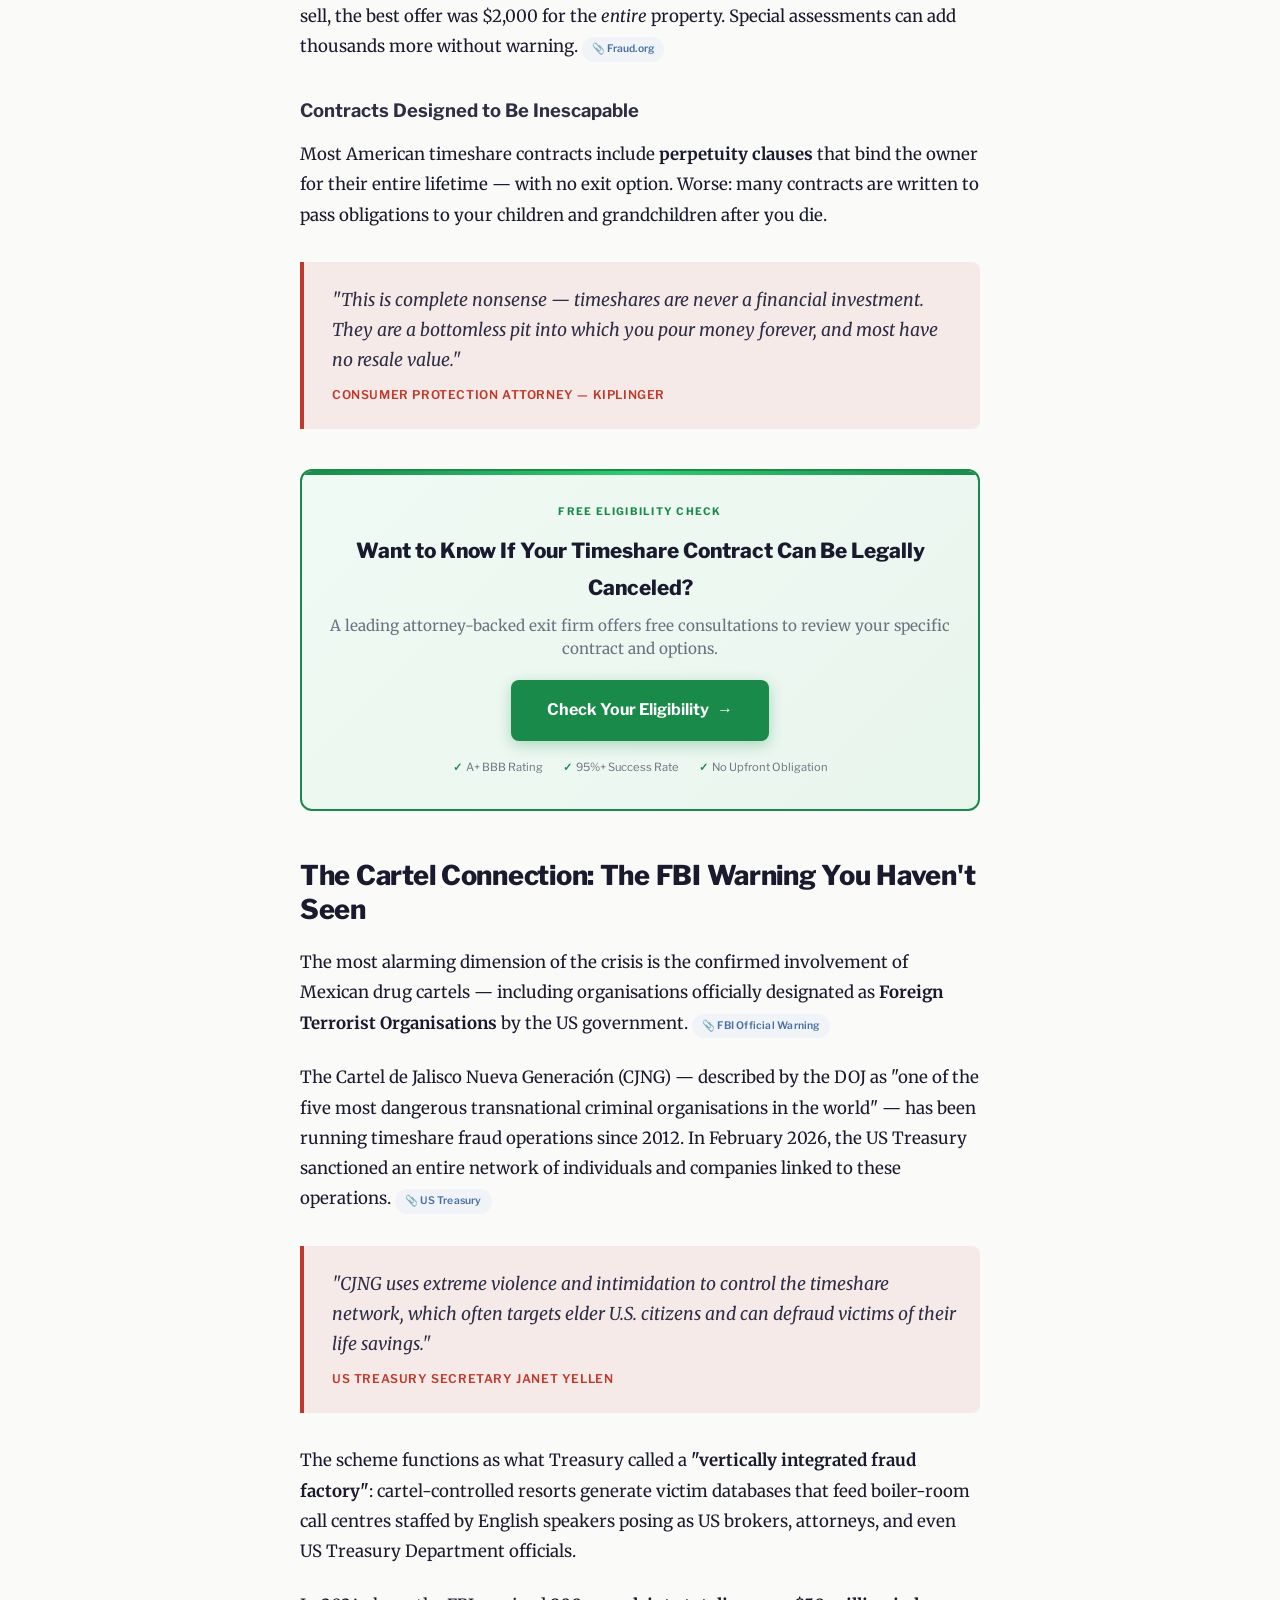
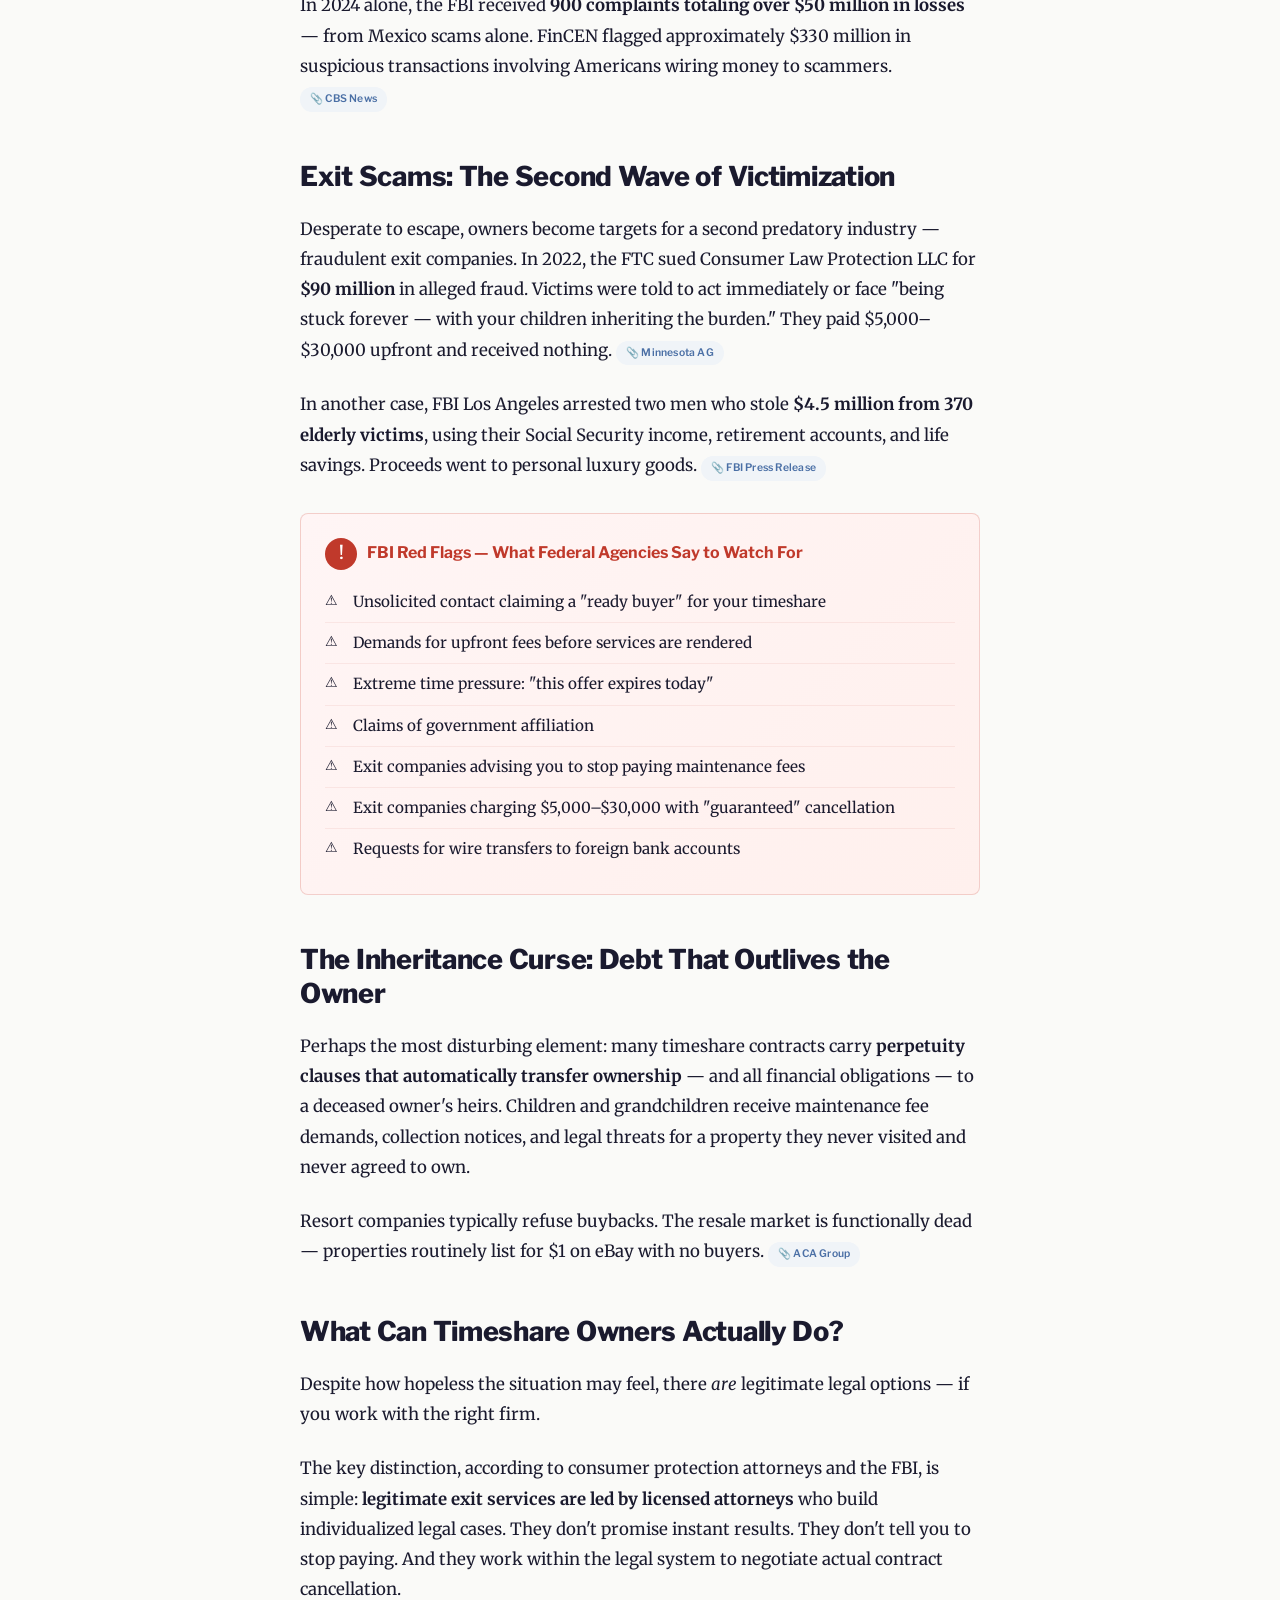
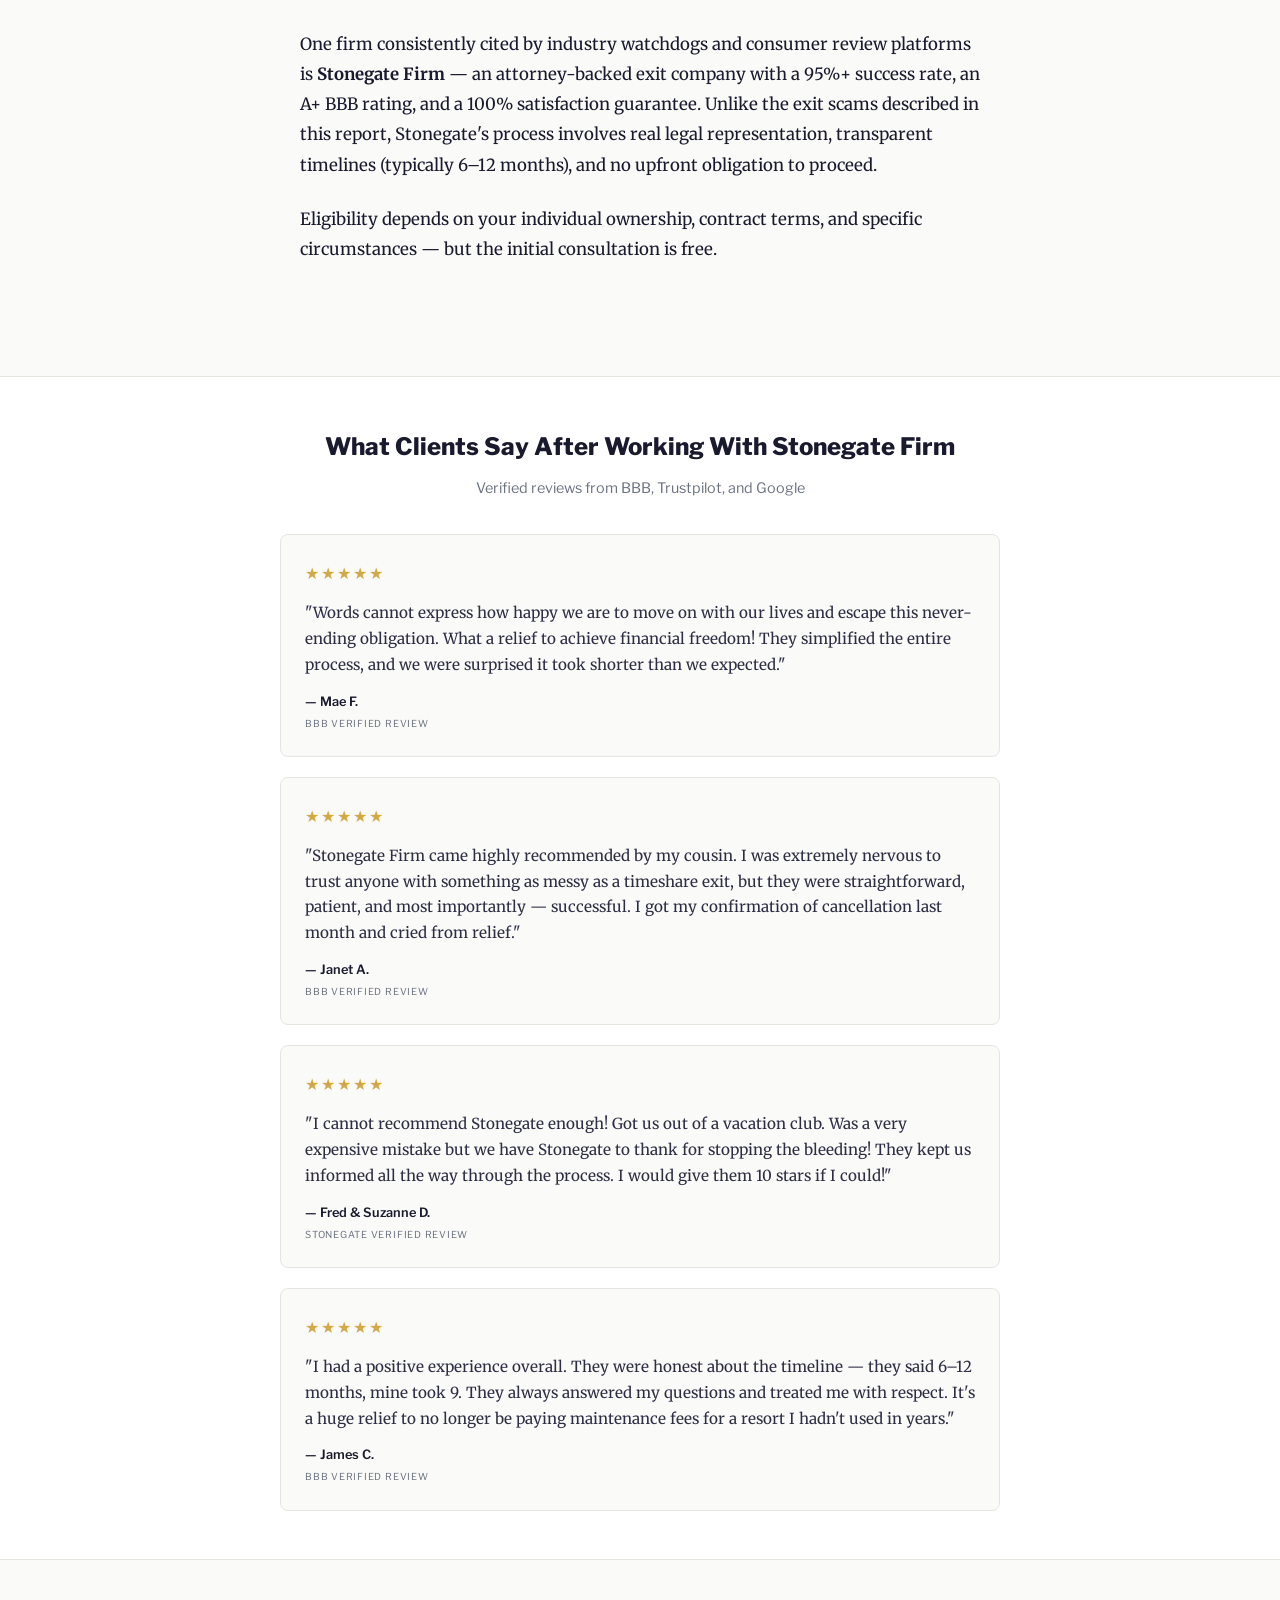
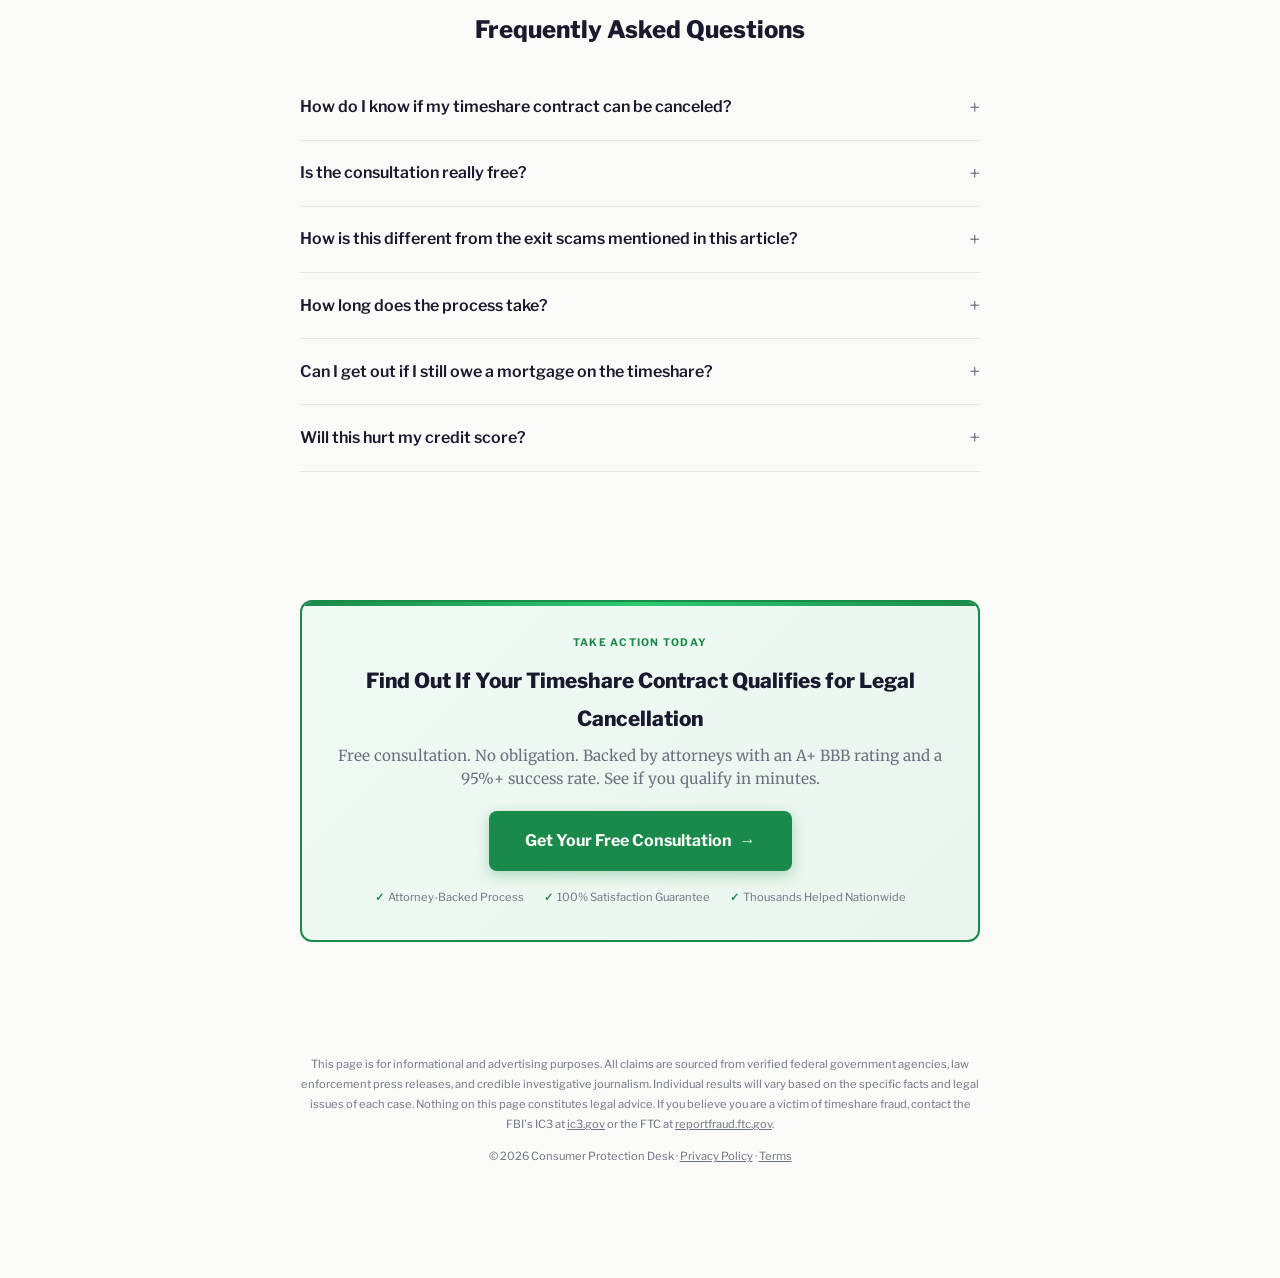
==== commit 92558617: "Shrink header - merge into single top bar" ====
--- a/lander-a-investigative.html
+++ b/lander-a-investigative.html
@@ -49,33 +49,12 @@
   background: var(--ink);
   color: #fff;
   text-align: center;
-  padding: 6px 16px;
-  font-family: 'Libre Franklin', sans-serif;
-  font-size: 0.7rem;
-  letter-spacing: 0.08em;
+  padding: 8px 16px;
+  font-family: 'Libre Franklin', sans-serif;
+  font-size: 0.65rem;
+  letter-spacing: 0.06em;
   text-transform: uppercase;
-  opacity: 0.95;
-}
-
-/* — Header — */
-.site-header {
-  background: #fff;
   border-bottom: 3px solid var(--accent);
-  padding: 16px 20px;
-  text-align: center;
-}
-.site-header .pub-name {
-  font-family: 'Libre Franklin', sans-serif;
-  font-size: 0.65rem;
-  text-transform: uppercase;
-  letter-spacing: 0.15em;
-  color: var(--ink-muted);
-  margin-bottom: 4px;
-}
-.site-header .pub-date {
-  font-family: 'Libre Franklin', sans-serif;
-  font-size: 0.7rem;
-  color: var(--ink-muted);
 }
 
 /* — Hero — */
@@ -571,12 +550,7 @@
 </head>
 <body>
 
-<div class="top-bar">Investigative Report · April 2026 · Sources: FBI · US Treasury · Department of Justice · FTC</div>
-
-<header class="site-header">
-  <div class="pub-name">Consumer Protection Desk</div>
-  <div class="pub-date">Published April 2, 2026 · Updated today</div>
-</header>
+<div class="top-bar">Consumer Protection Desk · April 2026 · Sources: FBI · US Treasury · DOJ · FTC</div>
 
 <section class="hero">
   <div class="hero-inner">
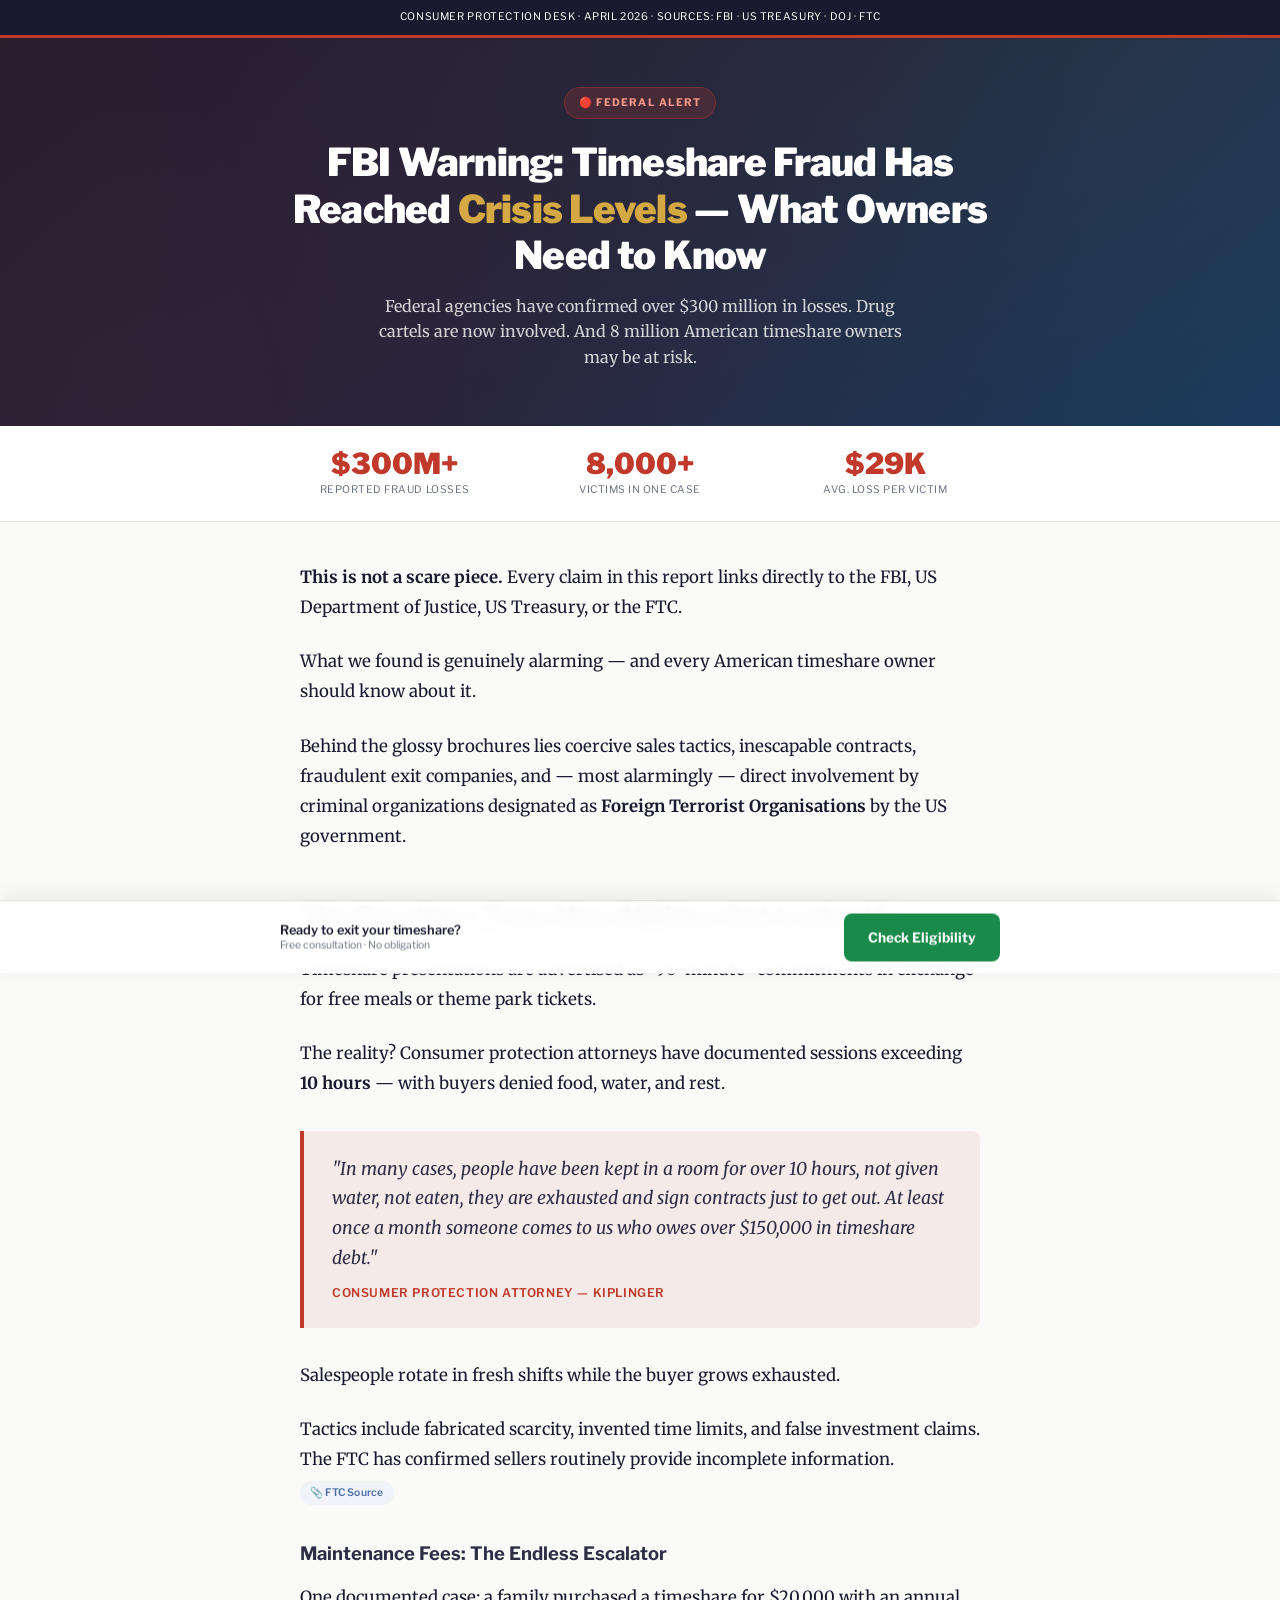
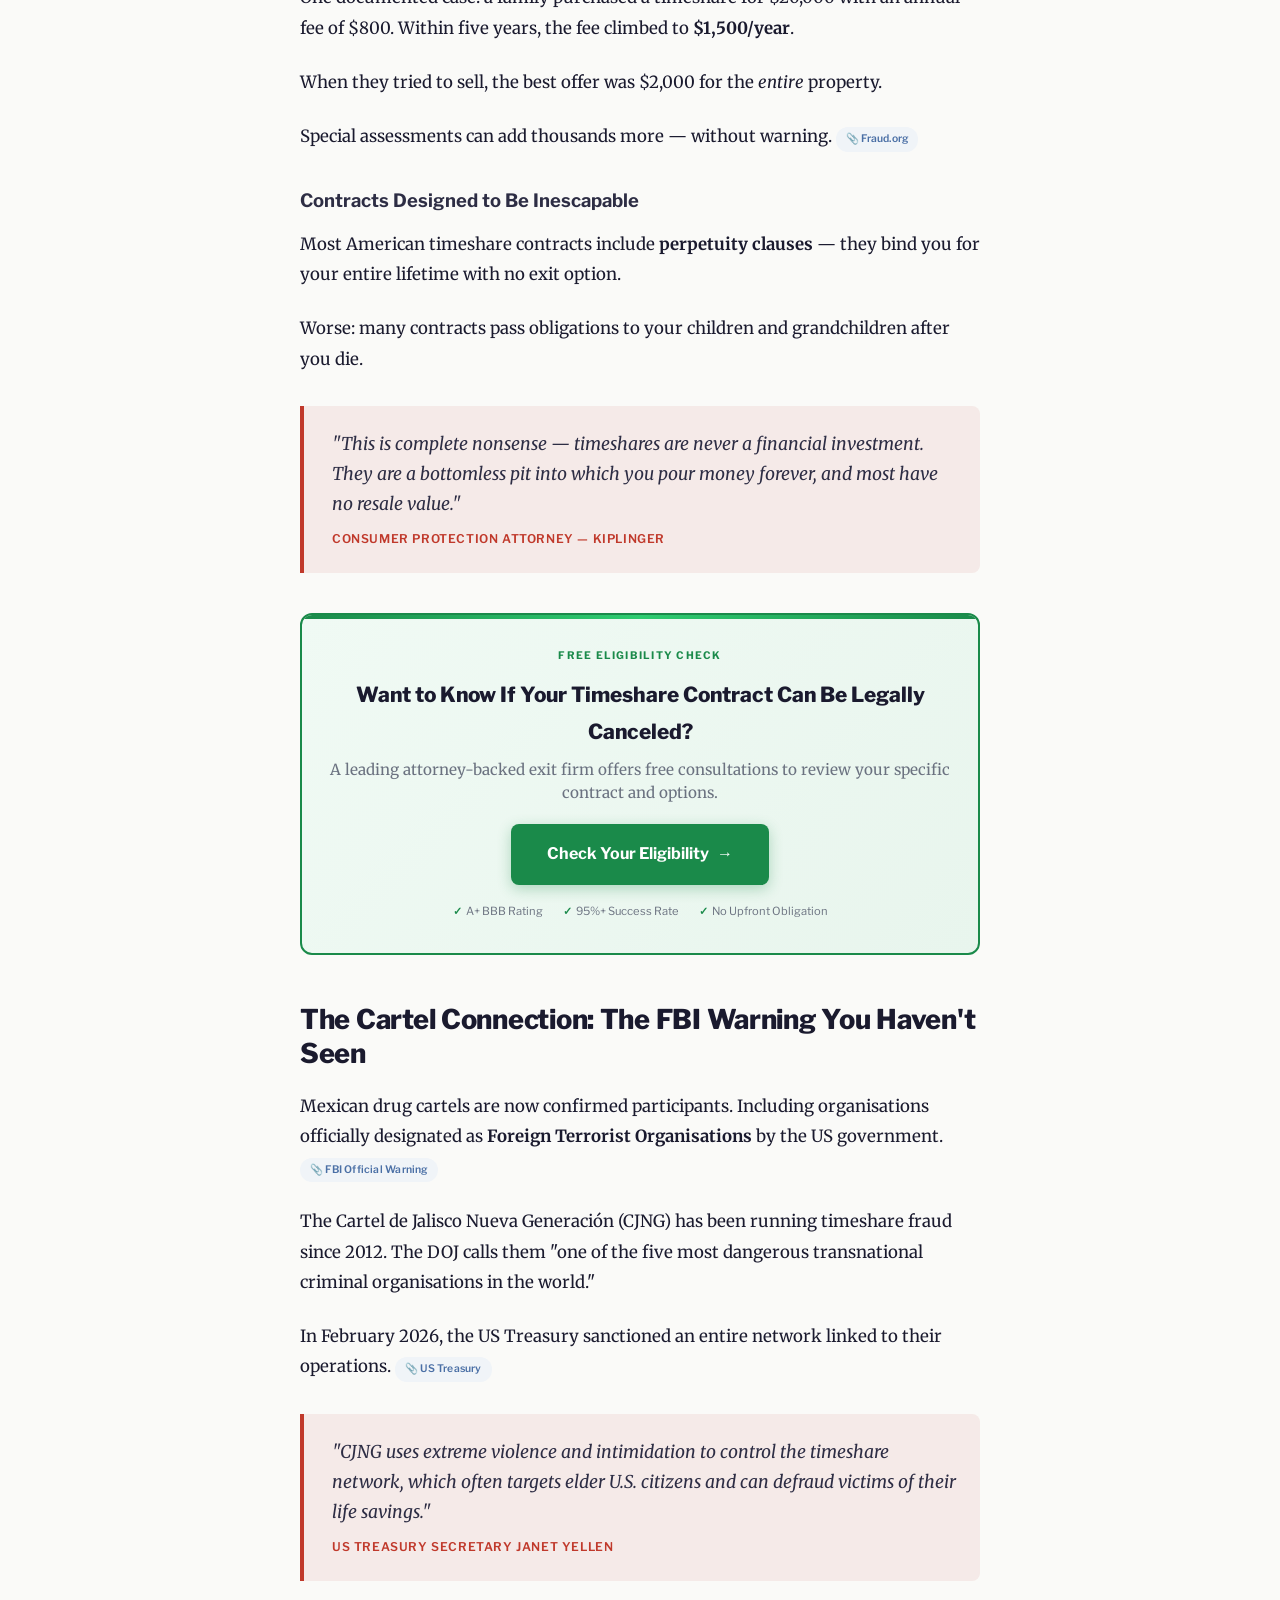
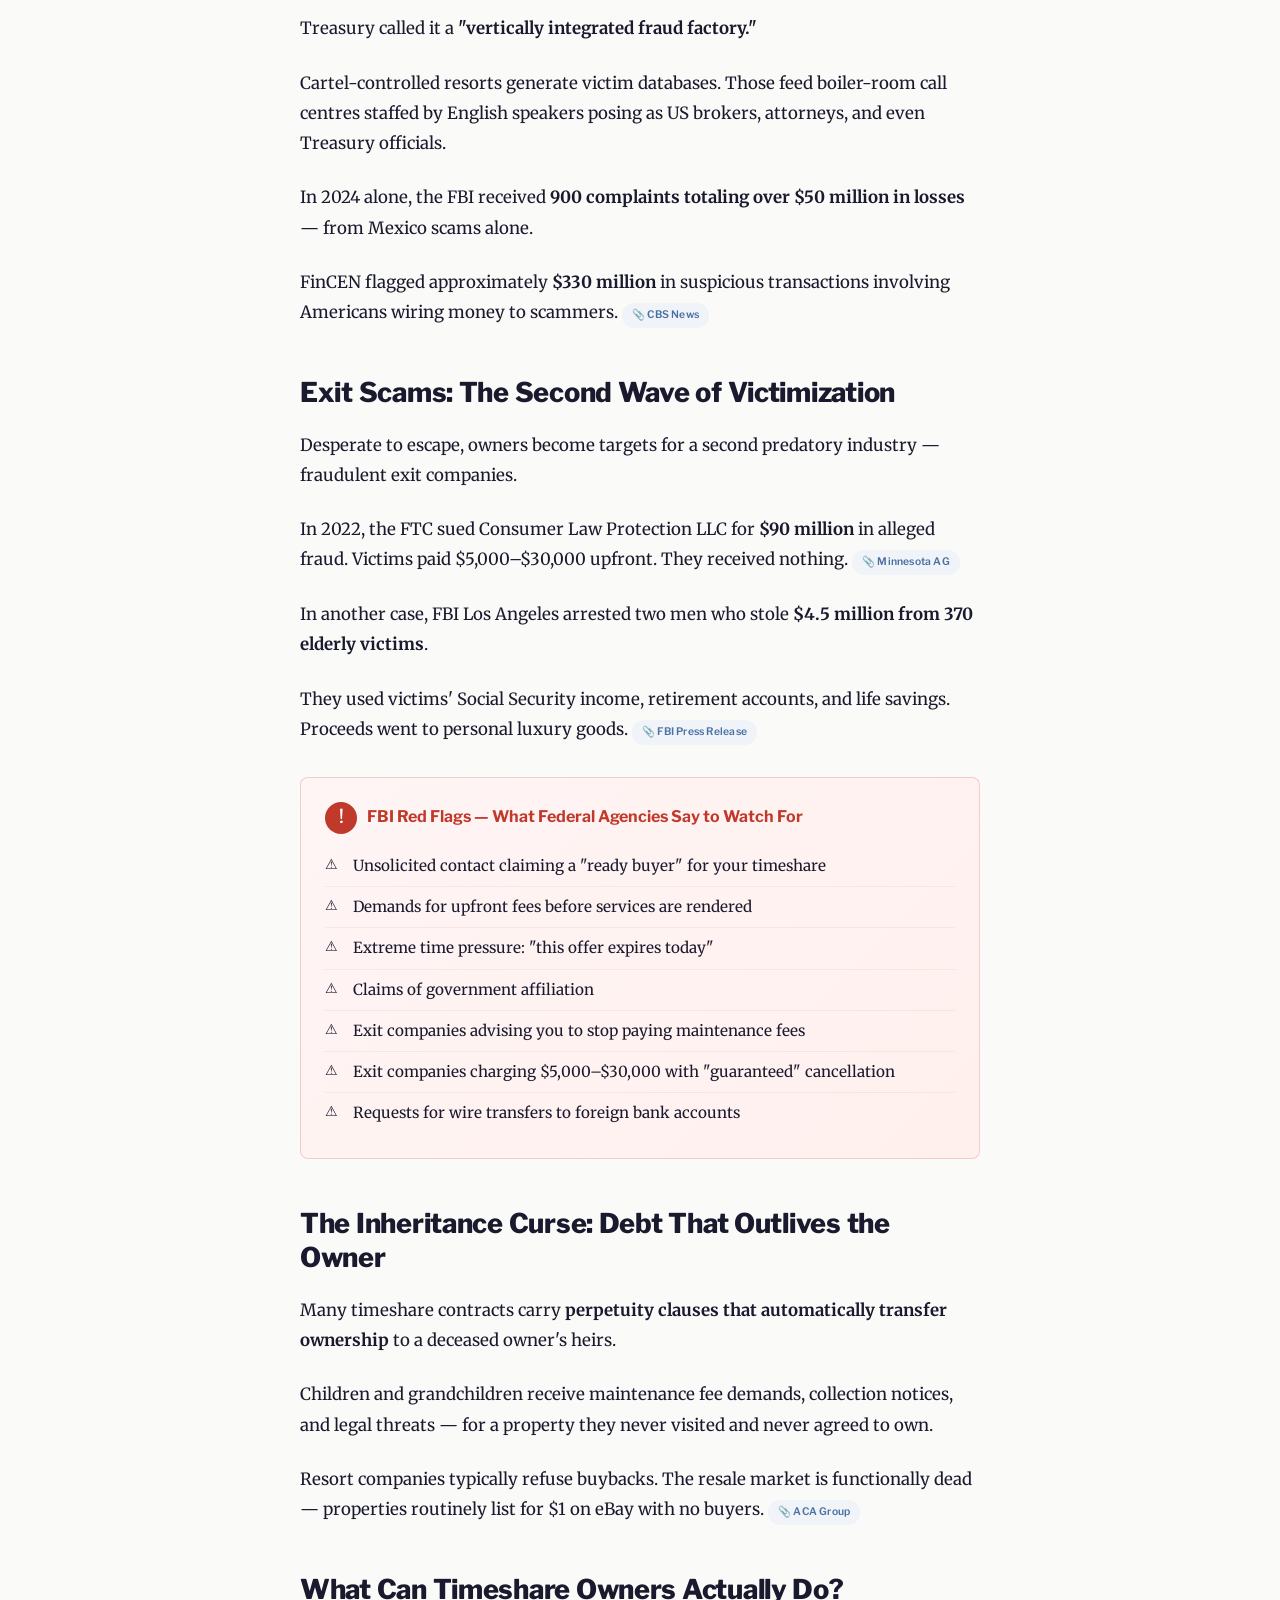
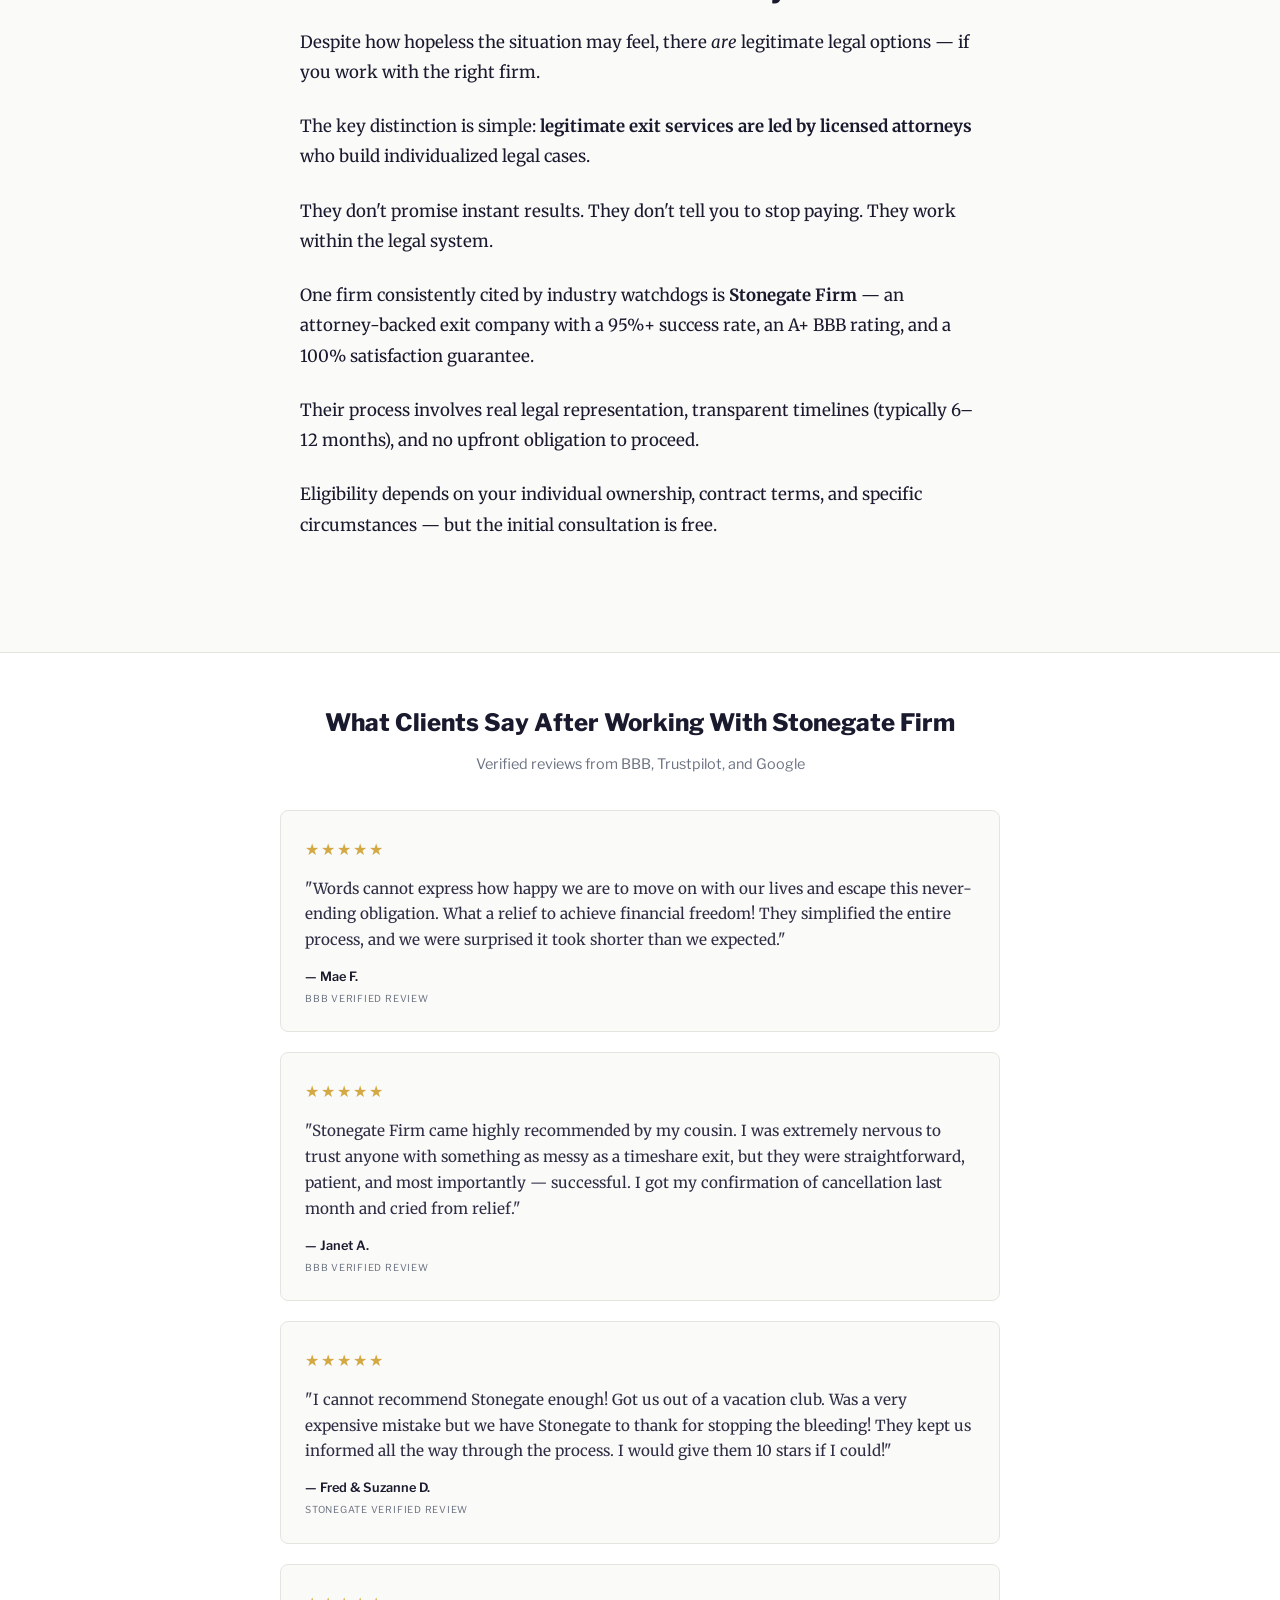
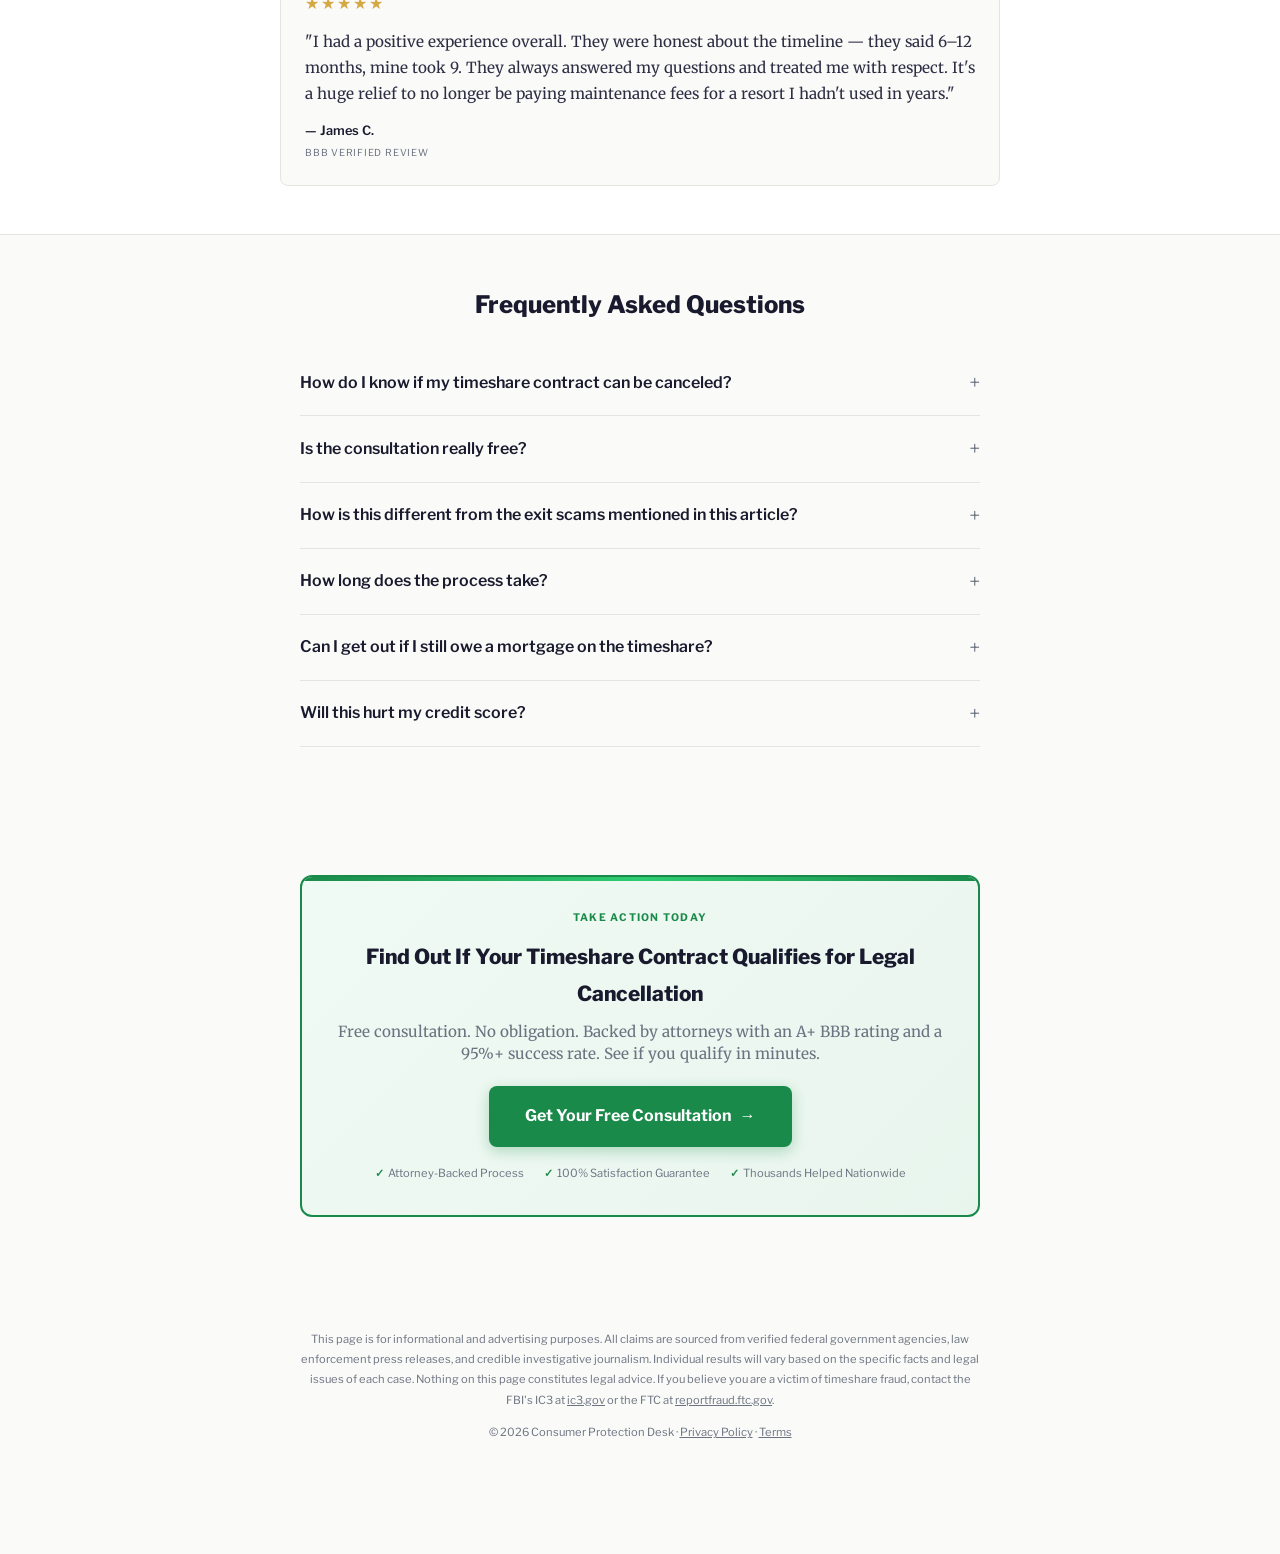
==== commit a3b4f4b7: "Break paragraphs into short 1-2 sentence chunks across all 3 landers" ====
--- a/lander-a-investigative.html
+++ b/lander-a-investigative.html
@@ -579,28 +579,40 @@
 
 <article class="article">
 
-  <p class="fade-in"><strong>This is not a scare piece.</strong> Every claim in this report links directly to the FBI, US Department of Justice, US Treasury, or the FTC. What we found is genuinely alarming — and every American timeshare owner should know about it.</p>
-
-  <p class="fade-in">The American timeshare industry has spawned one of the most destructive consumer fraud ecosystems in the country. Behind the glossy brochures lies a landscape of coercive sales tactics, inescapable contracts, fraudulent exit companies, and — in the most alarming development — direct involvement by criminal organizations officially designated as Foreign Terrorist Organisations by the US government.</p>
+  <p class="fade-in"><strong>This is not a scare piece.</strong> Every claim in this report links directly to the FBI, US Department of Justice, US Treasury, or the FTC.</p>
+
+  <p class="fade-in">What we found is genuinely alarming — and every American timeshare owner should know about it.</p>
+
+  <p class="fade-in">Behind the glossy brochures lies coercive sales tactics, inescapable contracts, fraudulent exit companies, and — most alarmingly — direct involvement by criminal organizations designated as <strong>Foreign Terrorist Organisations</strong> by the US government.</p>
 
   <h2 class="fade-in">The Purchase Trap: How Millions Got Locked In</h2>
 
-  <p class="fade-in">Timeshare presentations across Las Vegas, Florida, and Mexico are advertised as "90-minute" commitments in exchange for free meals or theme park tickets. Consumer protection attorneys have documented sessions exceeding <strong>10 hours</strong> — with buyers denied food, water, and rest.</p>
+  <p class="fade-in">Timeshare presentations are advertised as "90-minute" commitments in exchange for free meals or theme park tickets.</p>
+
+  <p class="fade-in">The reality? Consumer protection attorneys have documented sessions exceeding <strong>10 hours</strong> — with buyers denied food, water, and rest.</p>
 
   <div class="pull-quote fade-in">
     <p>"In many cases, people have been kept in a room for over 10 hours, not given water, not eaten, they are exhausted and sign contracts just to get out. At least once a month someone comes to us who owes over $150,000 in timeshare debt."</p>
     <div class="pq-source">Consumer Protection Attorney — Kiplinger</div>
   </div>
 
-  <p class="fade-in">Salespeople rotate in fresh shifts while the buyer grows exhausted. Tactics include fabricated scarcity, invented time limits, and false investment claims. The FTC has confirmed sellers routinely provide incomplete information about contract terms. <a href="https://consumer.ftc.gov/consumer-alerts/2024/03/if-you-have-timeshare-scammers-might-target-you" class="source-cite" target="_blank" rel="noopener">📎 FTC Source</a></p>
+  <p class="fade-in">Salespeople rotate in fresh shifts while the buyer grows exhausted.</p>
+
+  <p class="fade-in">Tactics include fabricated scarcity, invented time limits, and false investment claims. The FTC has confirmed sellers routinely provide incomplete information. <a href="https://consumer.ftc.gov/consumer-alerts/2024/03/if-you-have-timeshare-scammers-might-target-you" class="source-cite" target="_blank" rel="noopener">📎 FTC Source</a></p>
 
   <h3 class="fade-in">Maintenance Fees: The Endless Escalator</h3>
 
-  <p class="fade-in">One documented case: a family purchased a timeshare for $20,000 with an annual fee of $800. Within five years, the fee climbed to $1,500/year. When they tried to sell, the best offer was $2,000 for the <em>entire</em> property. Special assessments can add thousands more without warning. <a href="https://fraud.org/timeshare-nightmare/" class="source-cite" target="_blank" rel="noopener">📎 Fraud.org</a></p>
+  <p class="fade-in">One documented case: a family purchased a timeshare for $20,000 with an annual fee of $800. Within five years, the fee climbed to <strong>$1,500/year</strong>.</p>
+
+  <p class="fade-in">When they tried to sell, the best offer was $2,000 for the <em>entire</em> property.</p>
+
+  <p class="fade-in">Special assessments can add thousands more — without warning. <a href="https://fraud.org/timeshare-nightmare/" class="source-cite" target="_blank" rel="noopener">📎 Fraud.org</a></p>
 
   <h3 class="fade-in">Contracts Designed to Be Inescapable</h3>
 
-  <p class="fade-in">Most American timeshare contracts include <strong>perpetuity clauses</strong> that bind the owner for their entire lifetime — with no exit option. Worse: many contracts are written to pass obligations to your children and grandchildren after you die.</p>
+  <p class="fade-in">Most American timeshare contracts include <strong>perpetuity clauses</strong> — they bind you for your entire lifetime with no exit option.</p>
+
+  <p class="fade-in">Worse: many contracts pass obligations to your children and grandchildren after you die.</p>
 
   <div class="pull-quote fade-in">
     <p>"This is complete nonsense — timeshares are never a financial investment. They are a bottomless pit into which you pour money forever, and most have no resale value."</p>
@@ -622,24 +634,34 @@
 
   <h2 class="fade-in">The Cartel Connection: The FBI Warning You Haven't Seen</h2>
 
-  <p class="fade-in">The most alarming dimension of the crisis is the confirmed involvement of Mexican drug cartels — including organisations officially designated as <strong>Foreign Terrorist Organisations</strong> by the US government. <a href="https://www.fbi.gov/news/stories/mexican-cartels-targeting-americans-in-timeshare-fraud-scams-fbi-warns" class="source-cite" target="_blank" rel="noopener">📎 FBI Official Warning</a></p>
-
-  <p class="fade-in">The Cartel de Jalisco Nueva Generación (CJNG) — described by the DOJ as "one of the five most dangerous transnational criminal organisations in the world" — has been running timeshare fraud operations since 2012. In February 2026, the US Treasury sanctioned an entire network of individuals and companies linked to these operations. <a href="https://home.treasury.gov/news/press-releases/sb0400" class="source-cite" target="_blank" rel="noopener">📎 US Treasury</a></p>
+  <p class="fade-in">Mexican drug cartels are now confirmed participants. Including organisations officially designated as <strong>Foreign Terrorist Organisations</strong> by the US government. <a href="https://www.fbi.gov/news/stories/mexican-cartels-targeting-americans-in-timeshare-fraud-scams-fbi-warns" class="source-cite" target="_blank" rel="noopener">📎 FBI Official Warning</a></p>
+
+  <p class="fade-in">The Cartel de Jalisco Nueva Generación (CJNG) has been running timeshare fraud since 2012. The DOJ calls them "one of the five most dangerous transnational criminal organisations in the world."</p>
+
+  <p class="fade-in">In February 2026, the US Treasury sanctioned an entire network linked to their operations. <a href="https://home.treasury.gov/news/press-releases/sb0400" class="source-cite" target="_blank" rel="noopener">📎 US Treasury</a></p>
 
   <div class="pull-quote fade-in">
     <p>"CJNG uses extreme violence and intimidation to control the timeshare network, which often targets elder U.S. citizens and can defraud victims of their life savings."</p>
     <div class="pq-source">US Treasury Secretary Janet Yellen</div>
   </div>
 
-  <p class="fade-in">The scheme functions as what Treasury called a <strong>"vertically integrated fraud factory"</strong>: cartel-controlled resorts generate victim databases that feed boiler-room call centres staffed by English speakers posing as US brokers, attorneys, and even US Treasury Department officials.</p>
-
-  <p class="fade-in">In 2024 alone, the FBI received <strong>900 complaints totaling over $50 million in losses</strong> — from Mexico scams alone. FinCEN flagged approximately $330 million in suspicious transactions involving Americans wiring money to scammers. <a href="https://www.cbsnews.com/news/kovay-gardens-puerto-vallarta-mexico-cartel-fraud-scam-treasury/" class="source-cite" target="_blank" rel="noopener">📎 CBS News</a></p>
+  <p class="fade-in">Treasury called it a <strong>"vertically integrated fraud factory."</strong></p>
+
+  <p class="fade-in">Cartel-controlled resorts generate victim databases. Those feed boiler-room call centres staffed by English speakers posing as US brokers, attorneys, and even Treasury officials.</p>
+
+  <p class="fade-in">In 2024 alone, the FBI received <strong>900 complaints totaling over $50 million in losses</strong> — from Mexico scams alone.</p>
+
+  <p class="fade-in">FinCEN flagged approximately <strong>$330 million</strong> in suspicious transactions involving Americans wiring money to scammers. <a href="https://www.cbsnews.com/news/kovay-gardens-puerto-vallarta-mexico-cartel-fraud-scam-treasury/" class="source-cite" target="_blank" rel="noopener">📎 CBS News</a></p>
 
   <h2 class="fade-in">Exit Scams: The Second Wave of Victimization</h2>
 
-  <p class="fade-in">Desperate to escape, owners become targets for a second predatory industry — fraudulent exit companies. In 2022, the FTC sued Consumer Law Protection LLC for <strong>$90 million</strong> in alleged fraud. Victims were told to act immediately or face "being stuck forever — with your children inheriting the burden." They paid $5,000–$30,000 upfront and received nothing. <a href="https://www.ag.state.mn.us/Office/Communications/2025/01/23_TimeshareExit.asp" class="source-cite" target="_blank" rel="noopener">📎 Minnesota AG</a></p>
-
-  <p class="fade-in">In another case, FBI Los Angeles arrested two men who stole <strong>$4.5 million from 370 elderly victims</strong>, using their Social Security income, retirement accounts, and life savings. Proceeds went to personal luxury goods. <a href="https://www.fbi.gov/contact-us/field-offices/losangeles/news/fbi-los-angeles-raises-public-awareness-about-elder-fraud-announces-arrests-made-this-week-of-men-who-allegedly-targeted-elderly-victims-in-timeshare-scheme" class="source-cite" target="_blank" rel="noopener">📎 FBI Press Release</a></p>
+  <p class="fade-in">Desperate to escape, owners become targets for a second predatory industry — fraudulent exit companies.</p>
+
+  <p class="fade-in">In 2022, the FTC sued Consumer Law Protection LLC for <strong>$90 million</strong> in alleged fraud. Victims paid $5,000–$30,000 upfront. They received nothing. <a href="https://www.ag.state.mn.us/Office/Communications/2025/01/23_TimeshareExit.asp" class="source-cite" target="_blank" rel="noopener">📎 Minnesota AG</a></p>
+
+  <p class="fade-in">In another case, FBI Los Angeles arrested two men who stole <strong>$4.5 million from 370 elderly victims</strong>.</p>
+
+  <p class="fade-in">They used victims' Social Security income, retirement accounts, and life savings. Proceeds went to personal luxury goods. <a href="https://www.fbi.gov/contact-us/field-offices/losangeles/news/fbi-los-angeles-raises-public-awareness-about-elder-fraud-announces-arrests-made-this-week-of-men-who-allegedly-targeted-elderly-victims-in-timeshare-scheme" class="source-cite" target="_blank" rel="noopener">📎 FBI Press Release</a></p>
 
   <div class="warning-box fade-in">
     <div class="wb-header">
@@ -659,7 +681,9 @@
 
   <h2 class="fade-in">The Inheritance Curse: Debt That Outlives the Owner</h2>
 
-  <p class="fade-in">Perhaps the most disturbing element: many timeshare contracts carry <strong>perpetuity clauses that automatically transfer ownership</strong> — and all financial obligations — to a deceased owner's heirs. Children and grandchildren receive maintenance fee demands, collection notices, and legal threats for a property they never visited and never agreed to own.</p>
+  <p class="fade-in">Many timeshare contracts carry <strong>perpetuity clauses that automatically transfer ownership</strong> to a deceased owner's heirs.</p>
+
+  <p class="fade-in">Children and grandchildren receive maintenance fee demands, collection notices, and legal threats — for a property they never visited and never agreed to own.</p>
 
   <p class="fade-in">Resort companies typically refuse buybacks. The resale market is functionally dead — properties routinely list for $1 on eBay with no buyers. <a href="https://acagroup.org/generational-timeshare-debt-forever-contracts/" class="source-cite" target="_blank" rel="noopener">📎 ACA Group</a></p>
 
@@ -667,9 +691,13 @@
 
   <p class="fade-in">Despite how hopeless the situation may feel, there <em>are</em> legitimate legal options — if you work with the right firm.</p>
 
-  <p class="fade-in">The key distinction, according to consumer protection attorneys and the FBI, is simple: <strong>legitimate exit services are led by licensed attorneys</strong> who build individualized legal cases. They don't promise instant results. They don't tell you to stop paying. And they work within the legal system to negotiate actual contract cancellation.</p>
-
-  <p class="fade-in">One firm consistently cited by industry watchdogs and consumer review platforms is <strong>Stonegate Firm</strong> — an attorney-backed exit company with a 95%+ success rate, an A+ BBB rating, and a 100% satisfaction guarantee. Unlike the exit scams described in this report, Stonegate's process involves real legal representation, transparent timelines (typically 6–12 months), and no upfront obligation to proceed.</p>
+  <p class="fade-in">The key distinction is simple: <strong>legitimate exit services are led by licensed attorneys</strong> who build individualized legal cases.</p>
+
+  <p class="fade-in">They don't promise instant results. They don't tell you to stop paying. They work within the legal system.</p>
+
+  <p class="fade-in">One firm consistently cited by industry watchdogs is <strong>Stonegate Firm</strong> — an attorney-backed exit company with a 95%+ success rate, an A+ BBB rating, and a 100% satisfaction guarantee.</p>
+
+  <p class="fade-in">Their process involves real legal representation, transparent timelines (typically 6–12 months), and no upfront obligation to proceed.</p>
 
   <p class="fade-in">Eligibility depends on your individual ownership, contract terms, and specific circumstances — but the initial consultation is free.</p>
 
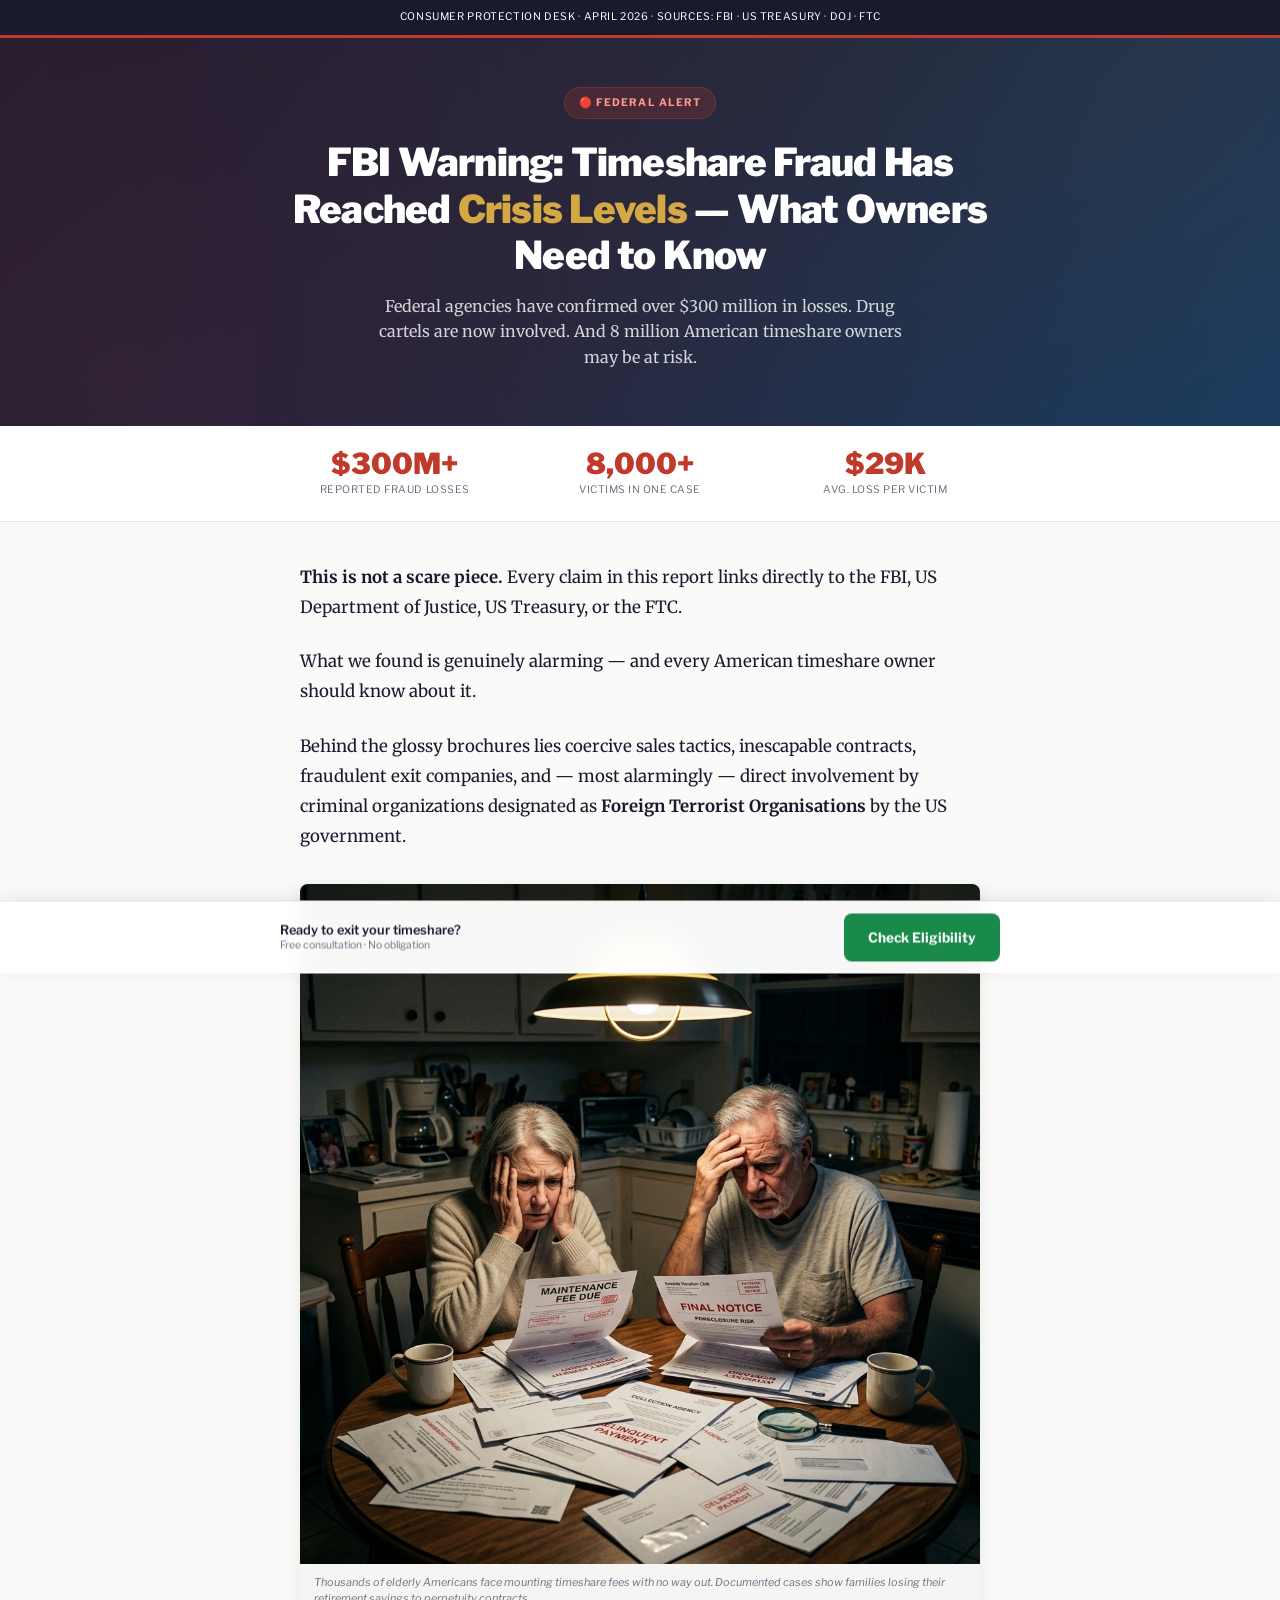
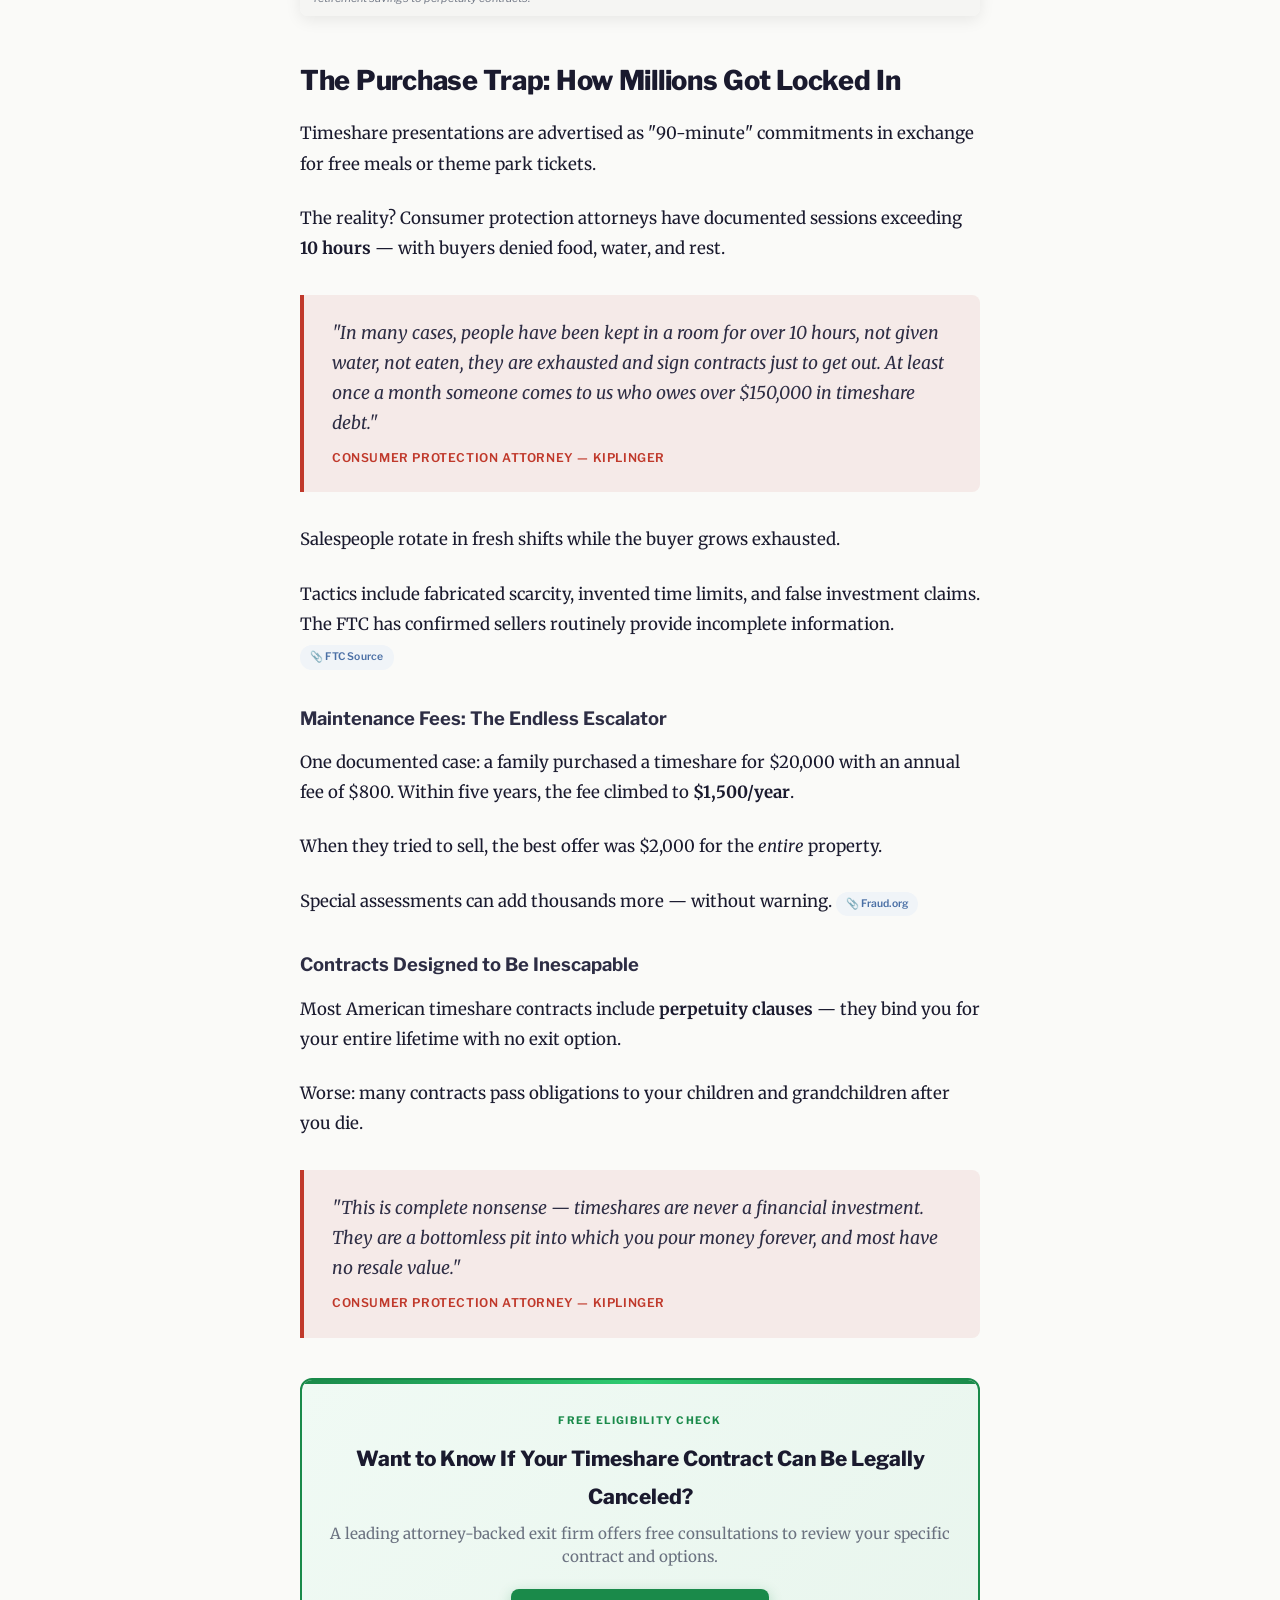
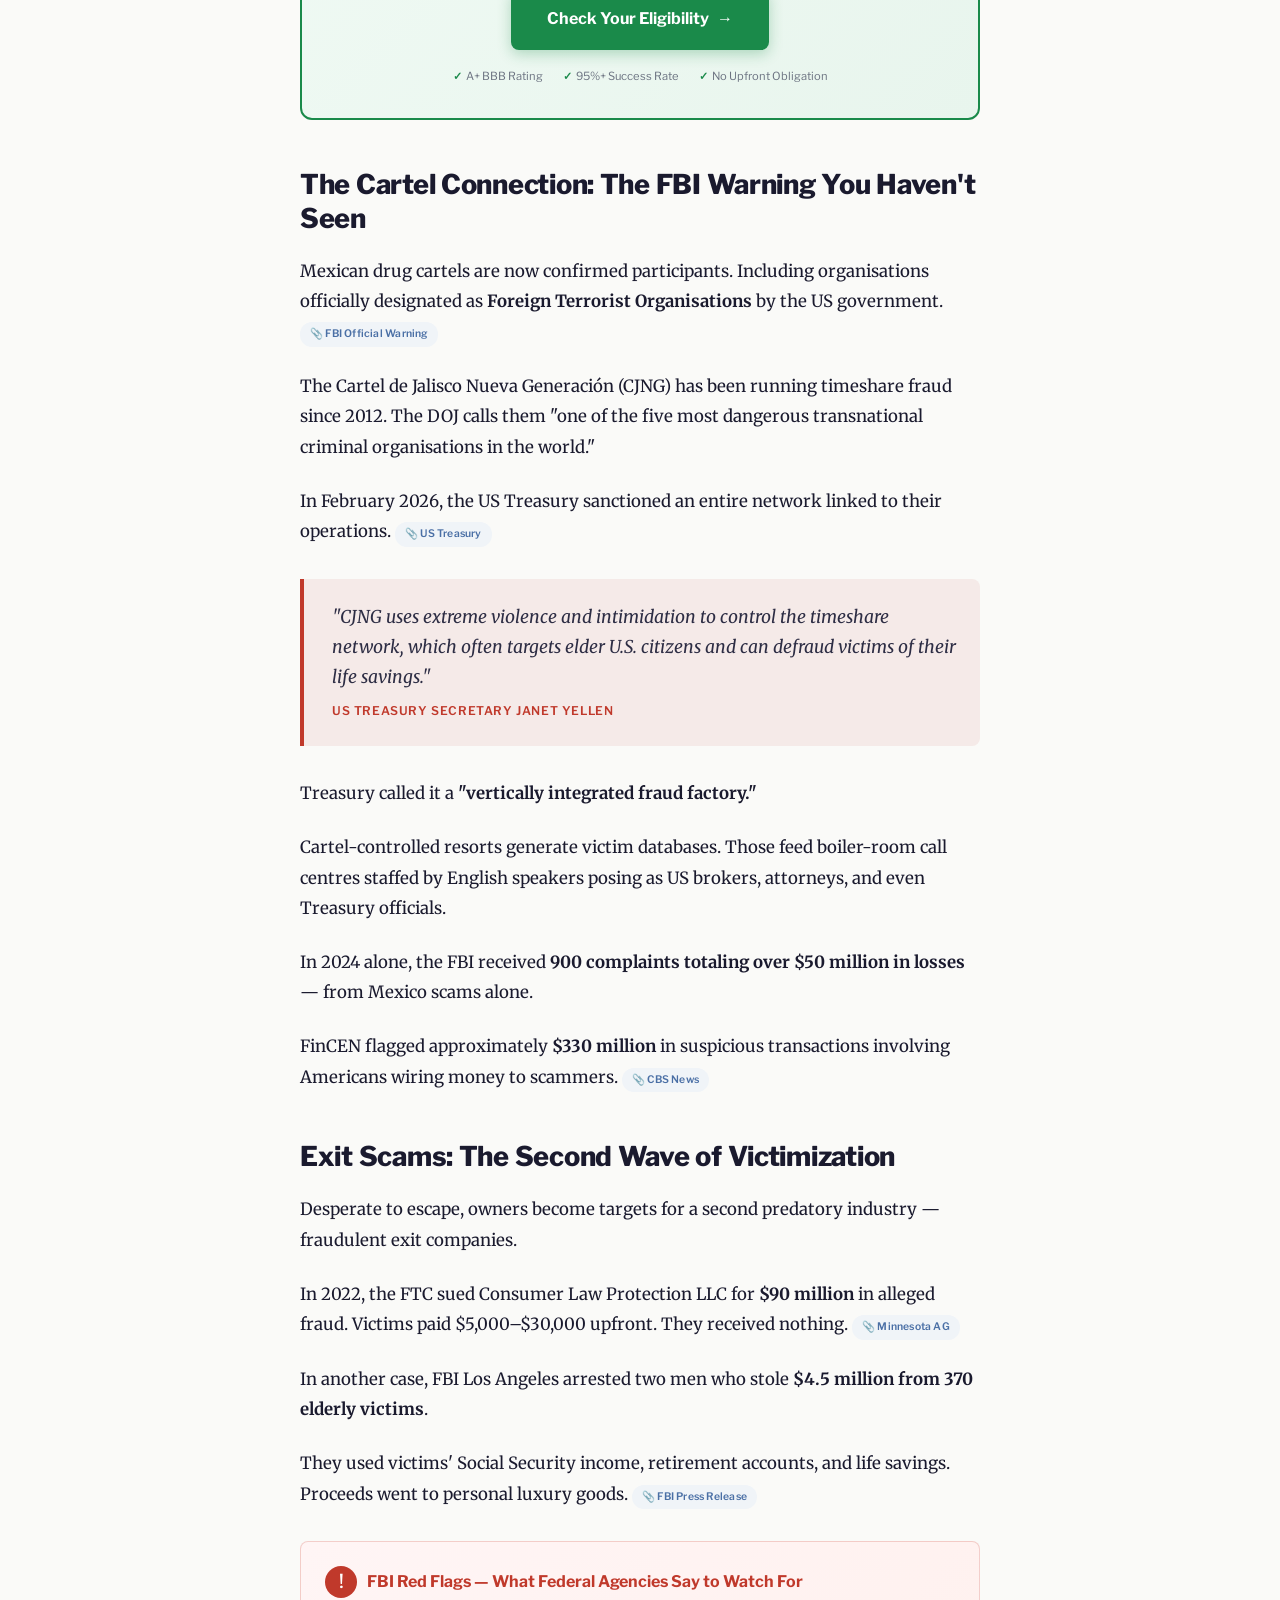
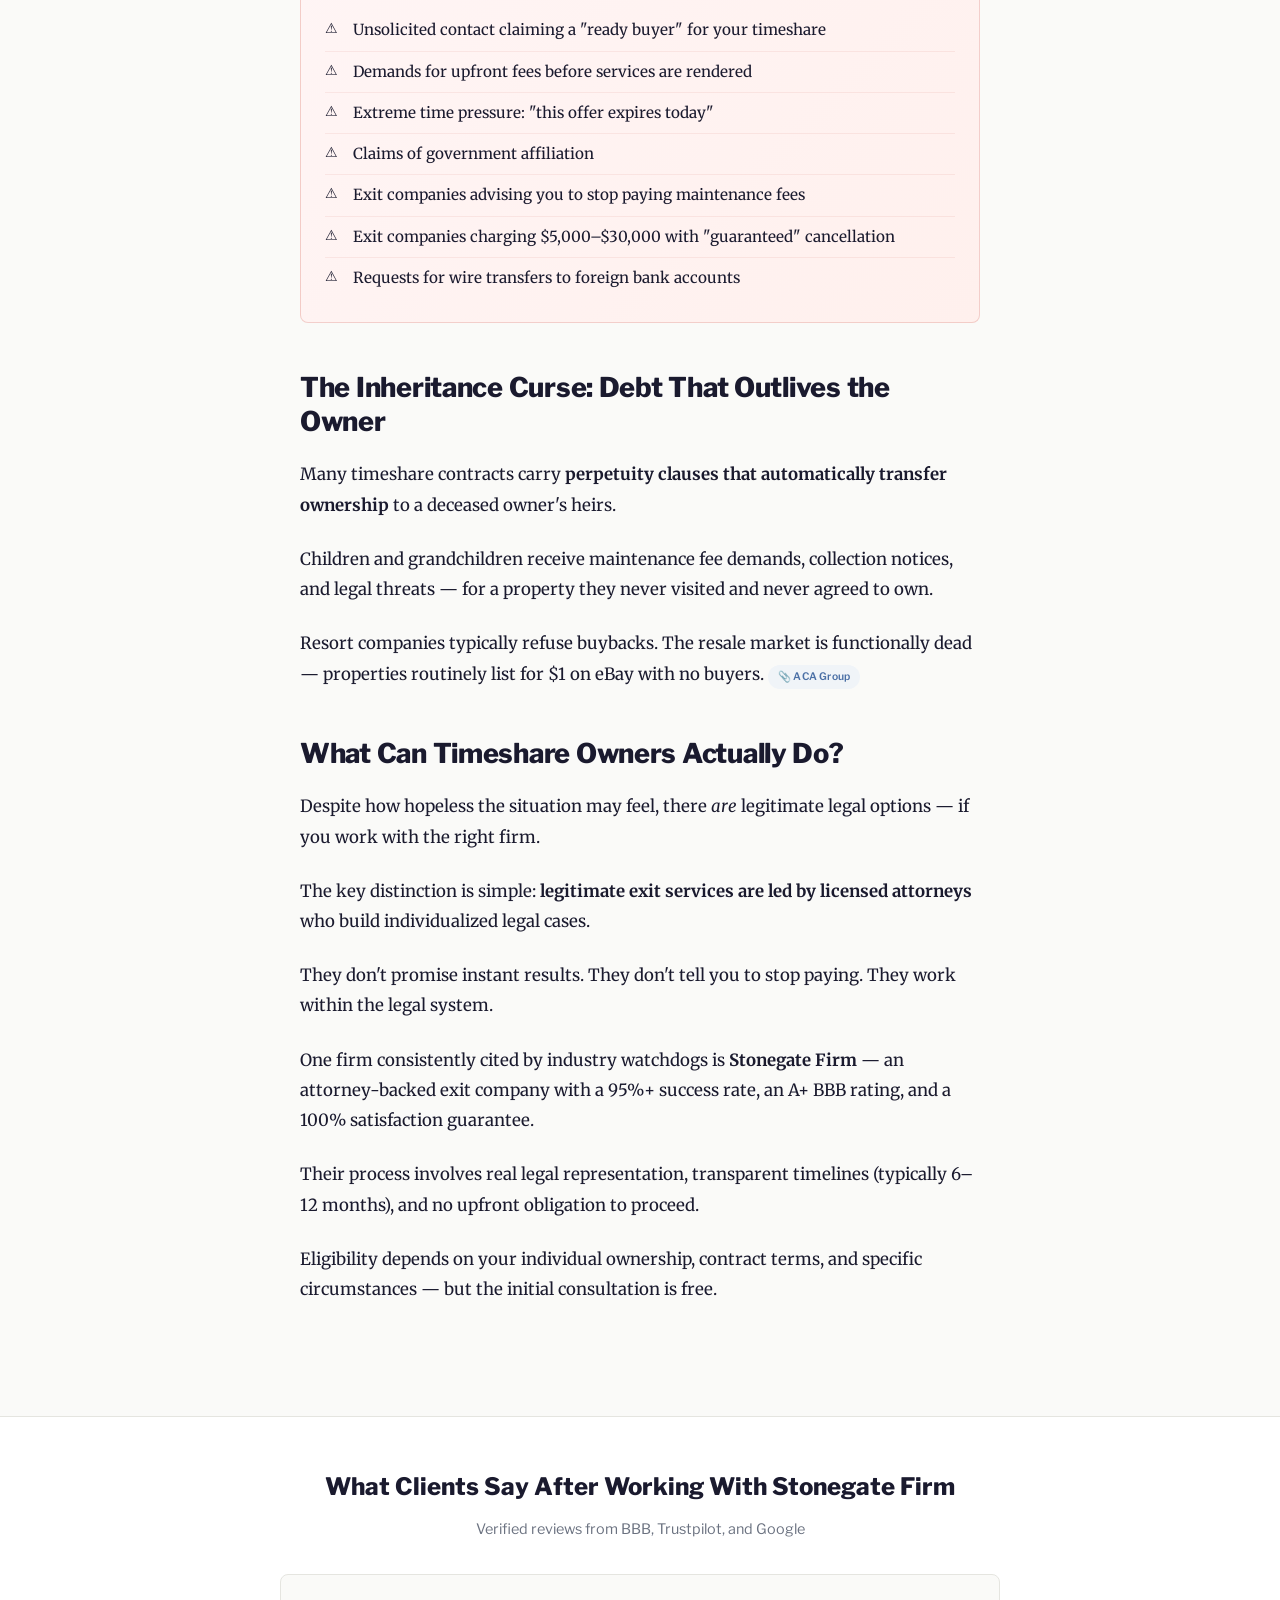
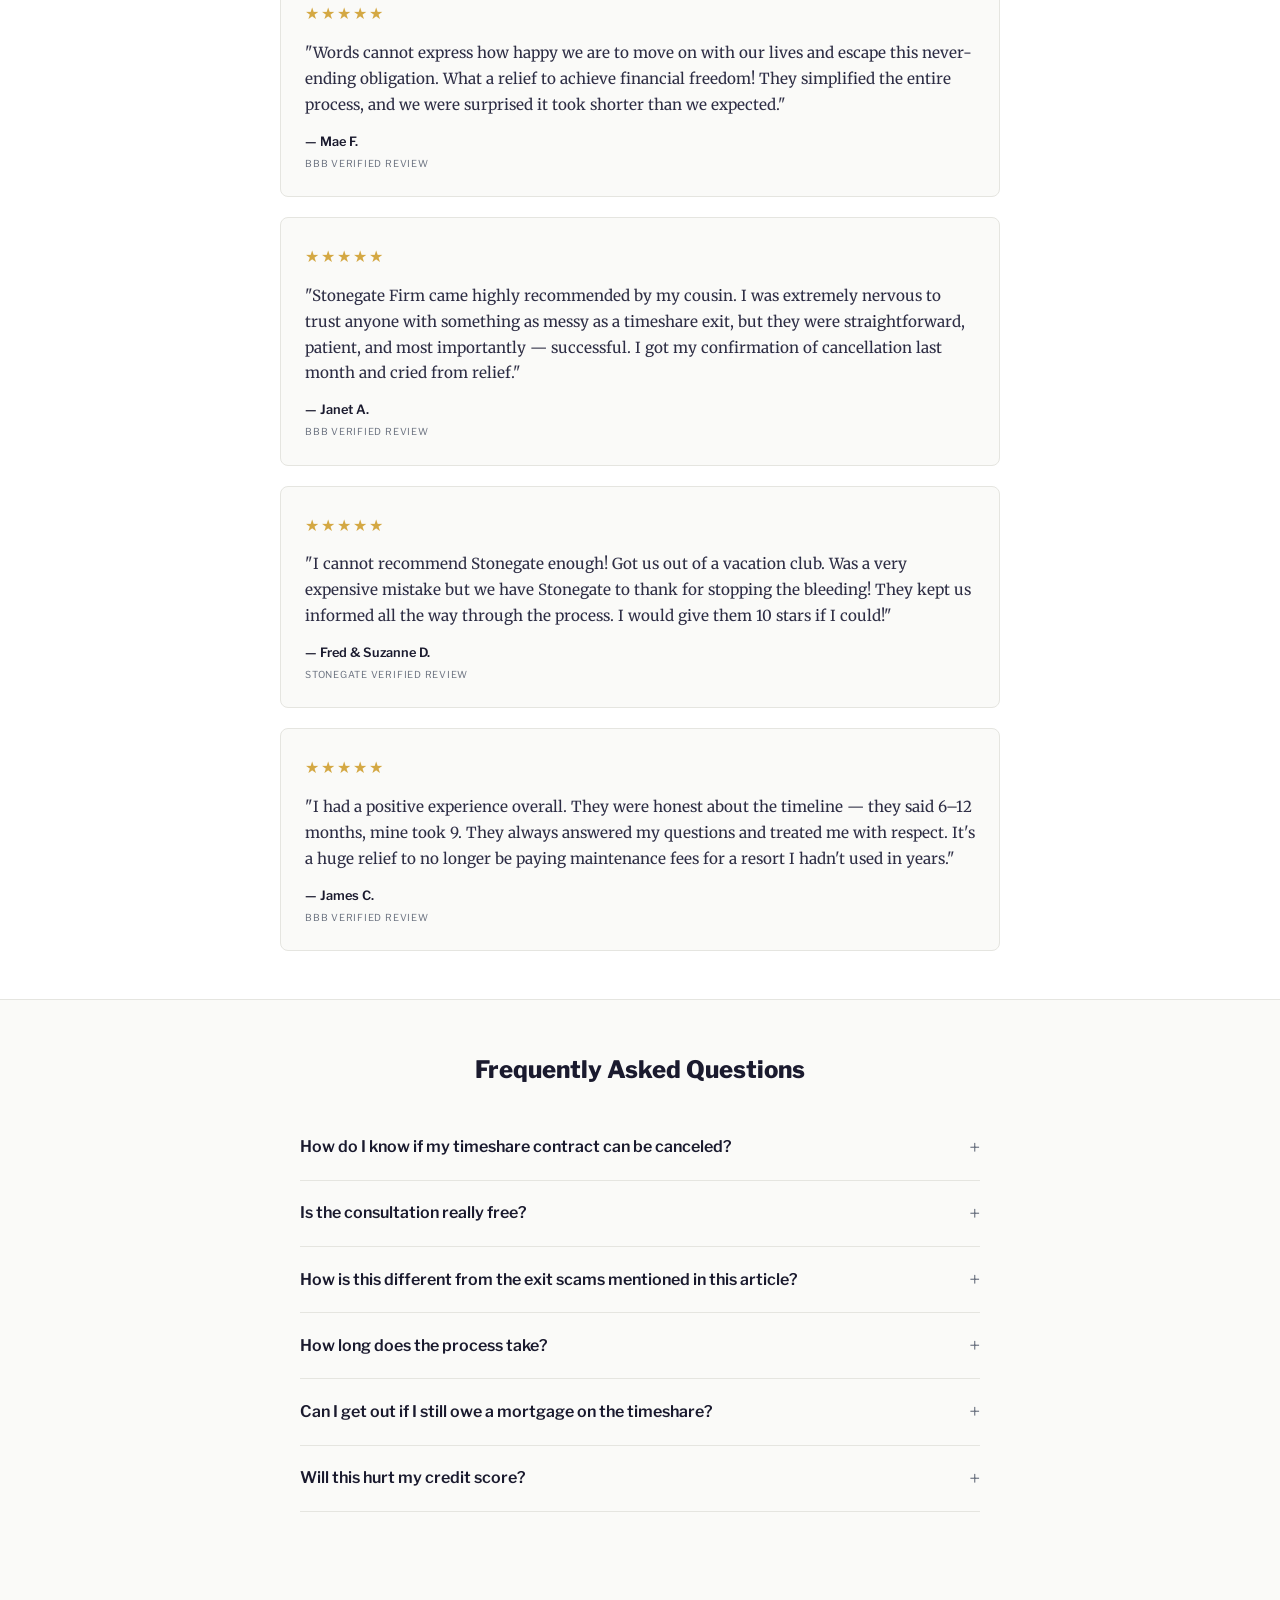
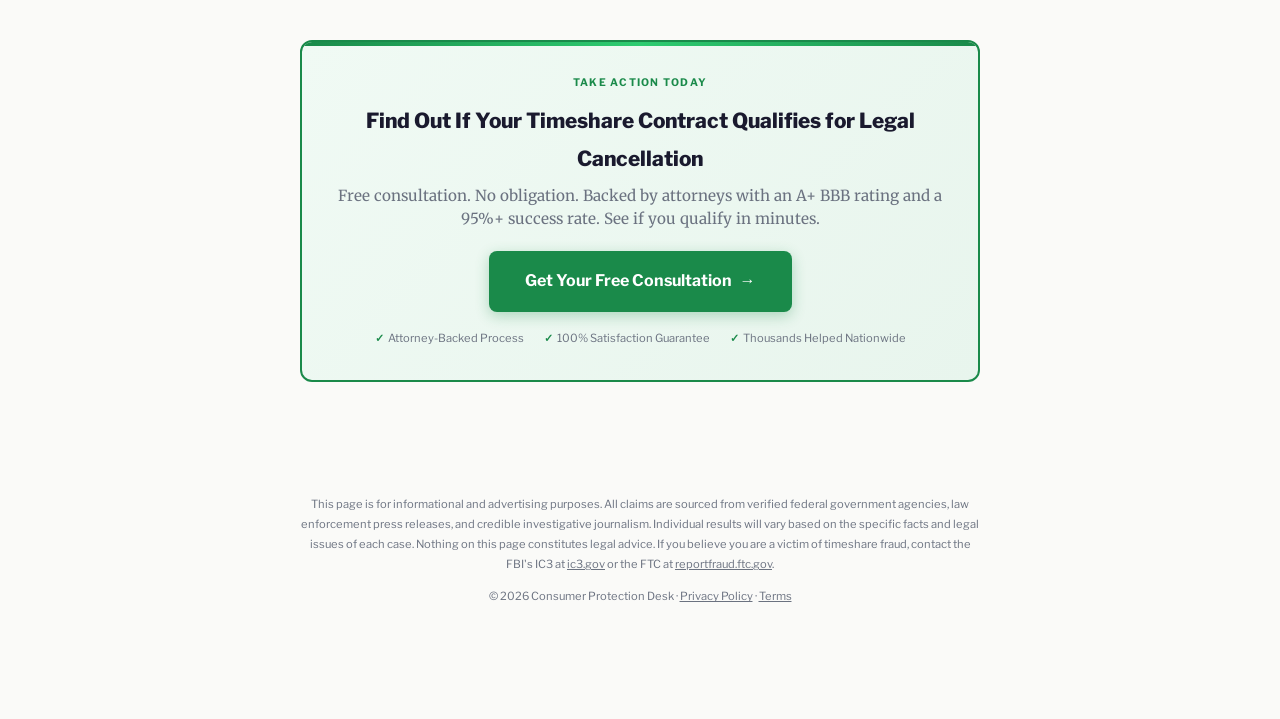
==== commit 397293a2: "Add editorial images to all 3 landers" ====
--- a/lander-a-investigative.html
+++ b/lander-a-investigative.html
@@ -536,6 +536,28 @@
   .t-grid { gap: 16px; }
 }
 
+/* — Article Image — */
+.article-img {
+  margin: 32px 0;
+  border-radius: var(--radius);
+  overflow: hidden;
+  box-shadow: var(--shadow-md);
+}
+.article-img img {
+  width: 100%;
+  height: auto;
+  display: block;
+}
+.article-img .img-caption {
+  font-family: 'Libre Franklin', sans-serif;
+  font-size: 0.68rem;
+  color: var(--ink-muted);
+  padding: 10px 14px;
+  background: #f5f5f3;
+  line-height: 1.5;
+  font-style: italic;
+}
+
 /* — Subtle animations — */
 .fade-in {
   opacity: 0;
@@ -584,6 +606,11 @@
   <p class="fade-in">What we found is genuinely alarming — and every American timeshare owner should know about it.</p>
 
   <p class="fade-in">Behind the glossy brochures lies coercive sales tactics, inescapable contracts, fraudulent exit companies, and — most alarmingly — direct involvement by criminal organizations designated as <strong>Foreign Terrorist Organisations</strong> by the US government.</p>
+
+  <div class="article-img fade-in">
+    <img src="img-distress.png" alt="An elderly couple sitting at their kitchen table overwhelmed by timeshare maintenance fee notices and collection letters" loading="lazy">
+    <div class="img-caption">Thousands of elderly Americans face mounting timeshare fees with no way out. Documented cases show families losing their retirement savings to perpetuity contracts.</div>
+  </div>
 
   <h2 class="fade-in">The Purchase Trap: How Millions Got Locked In</h2>
 
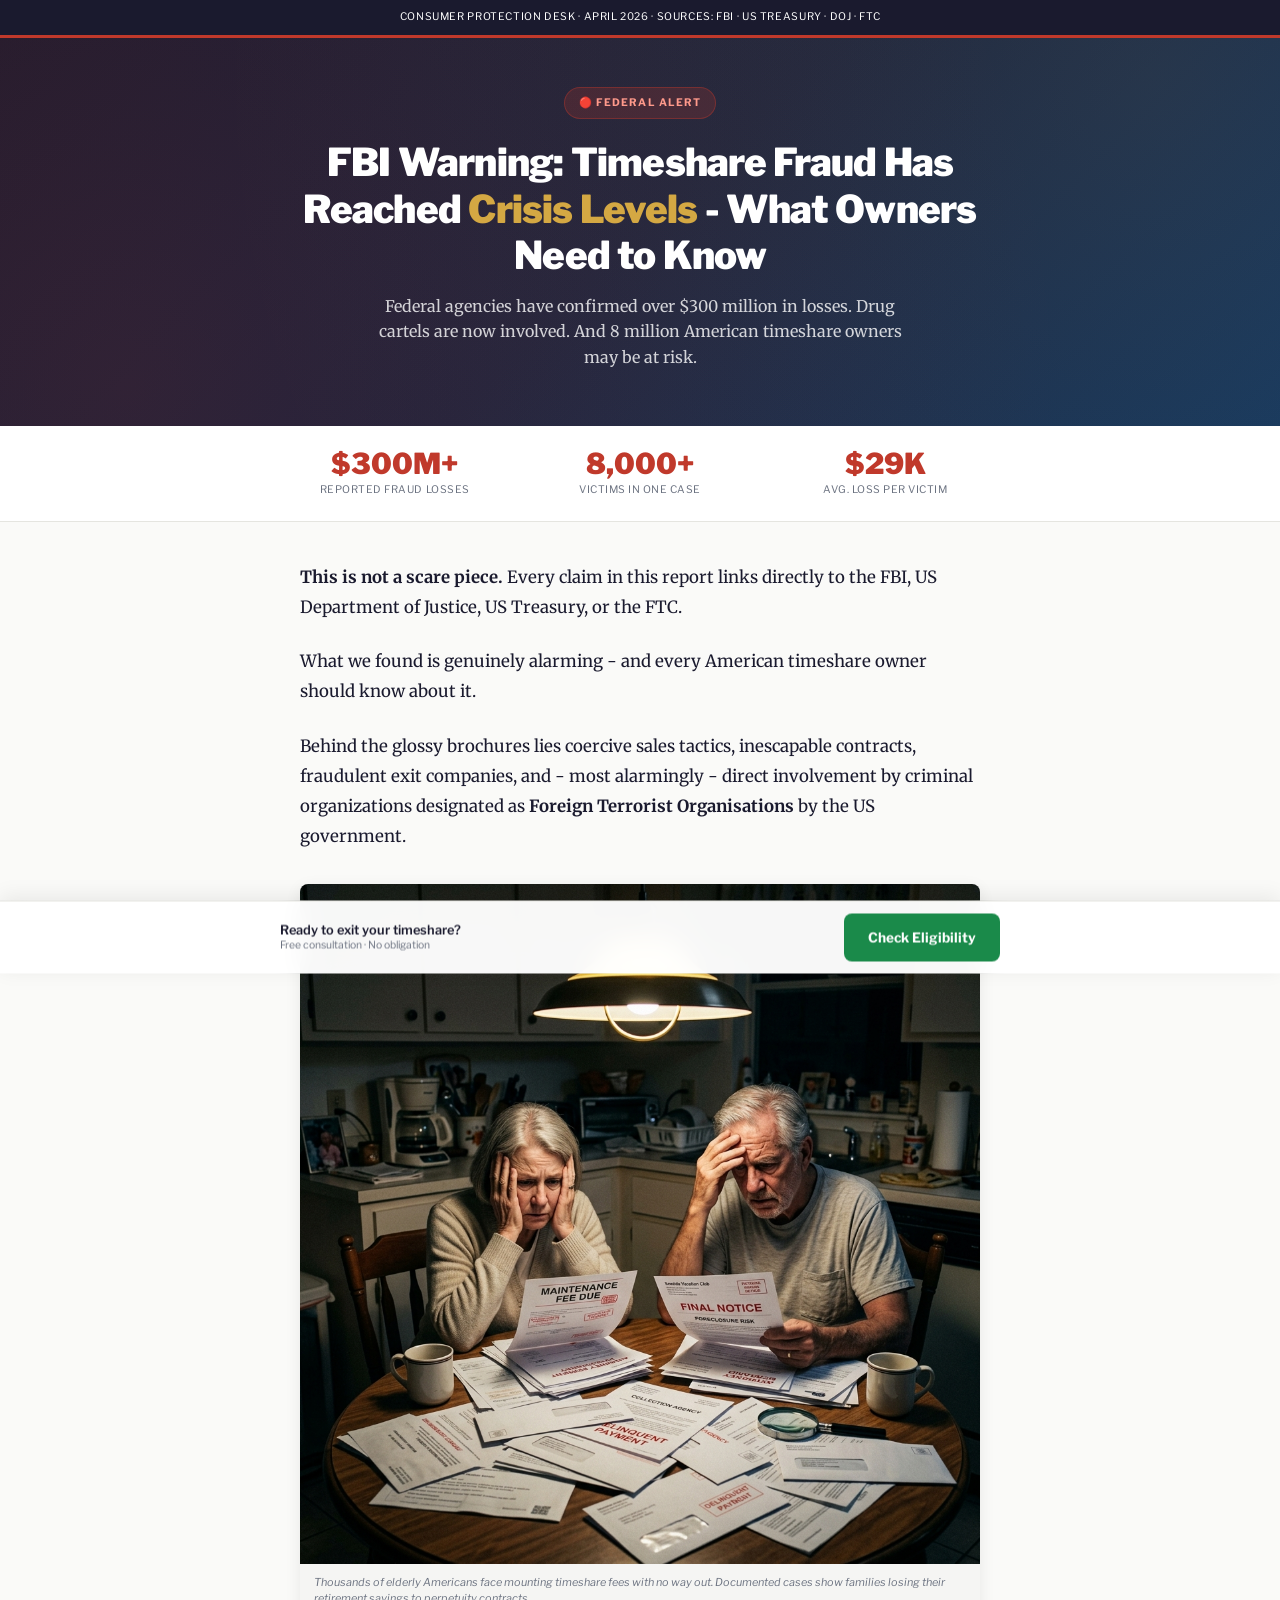
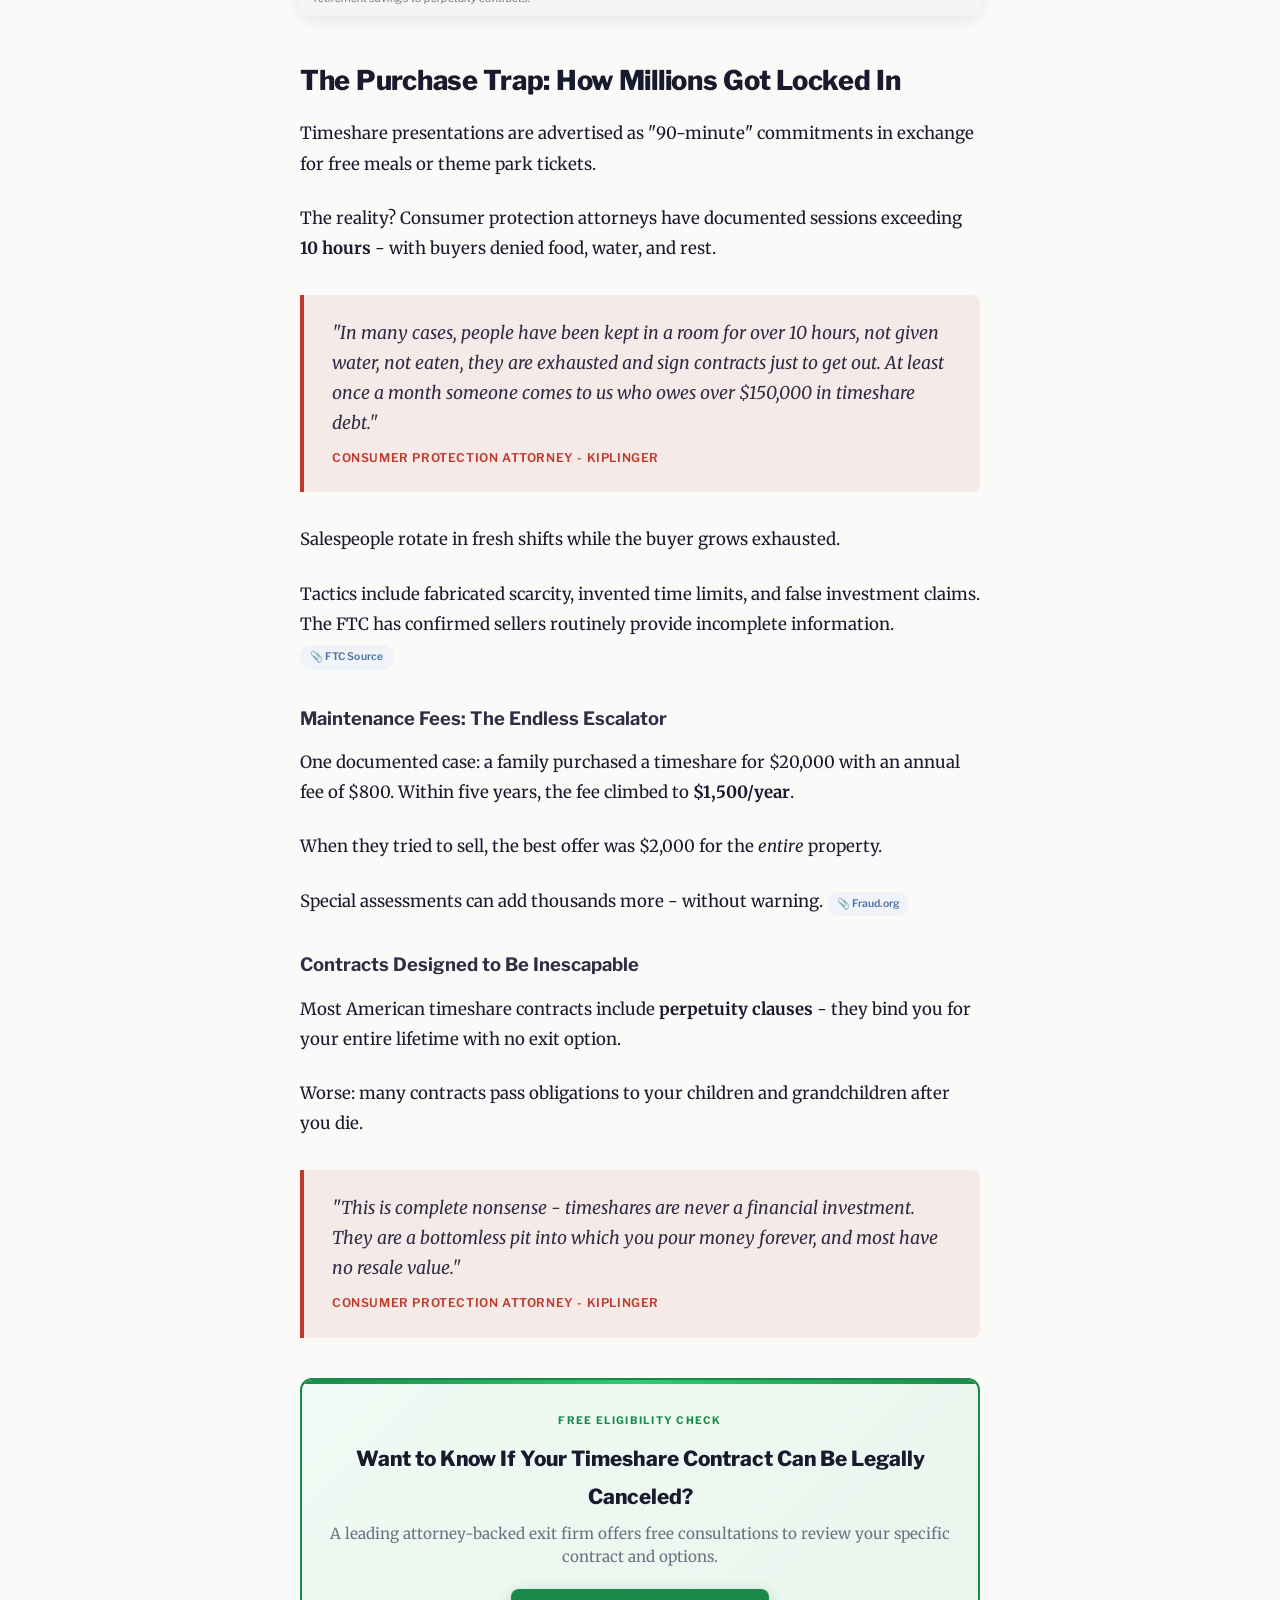
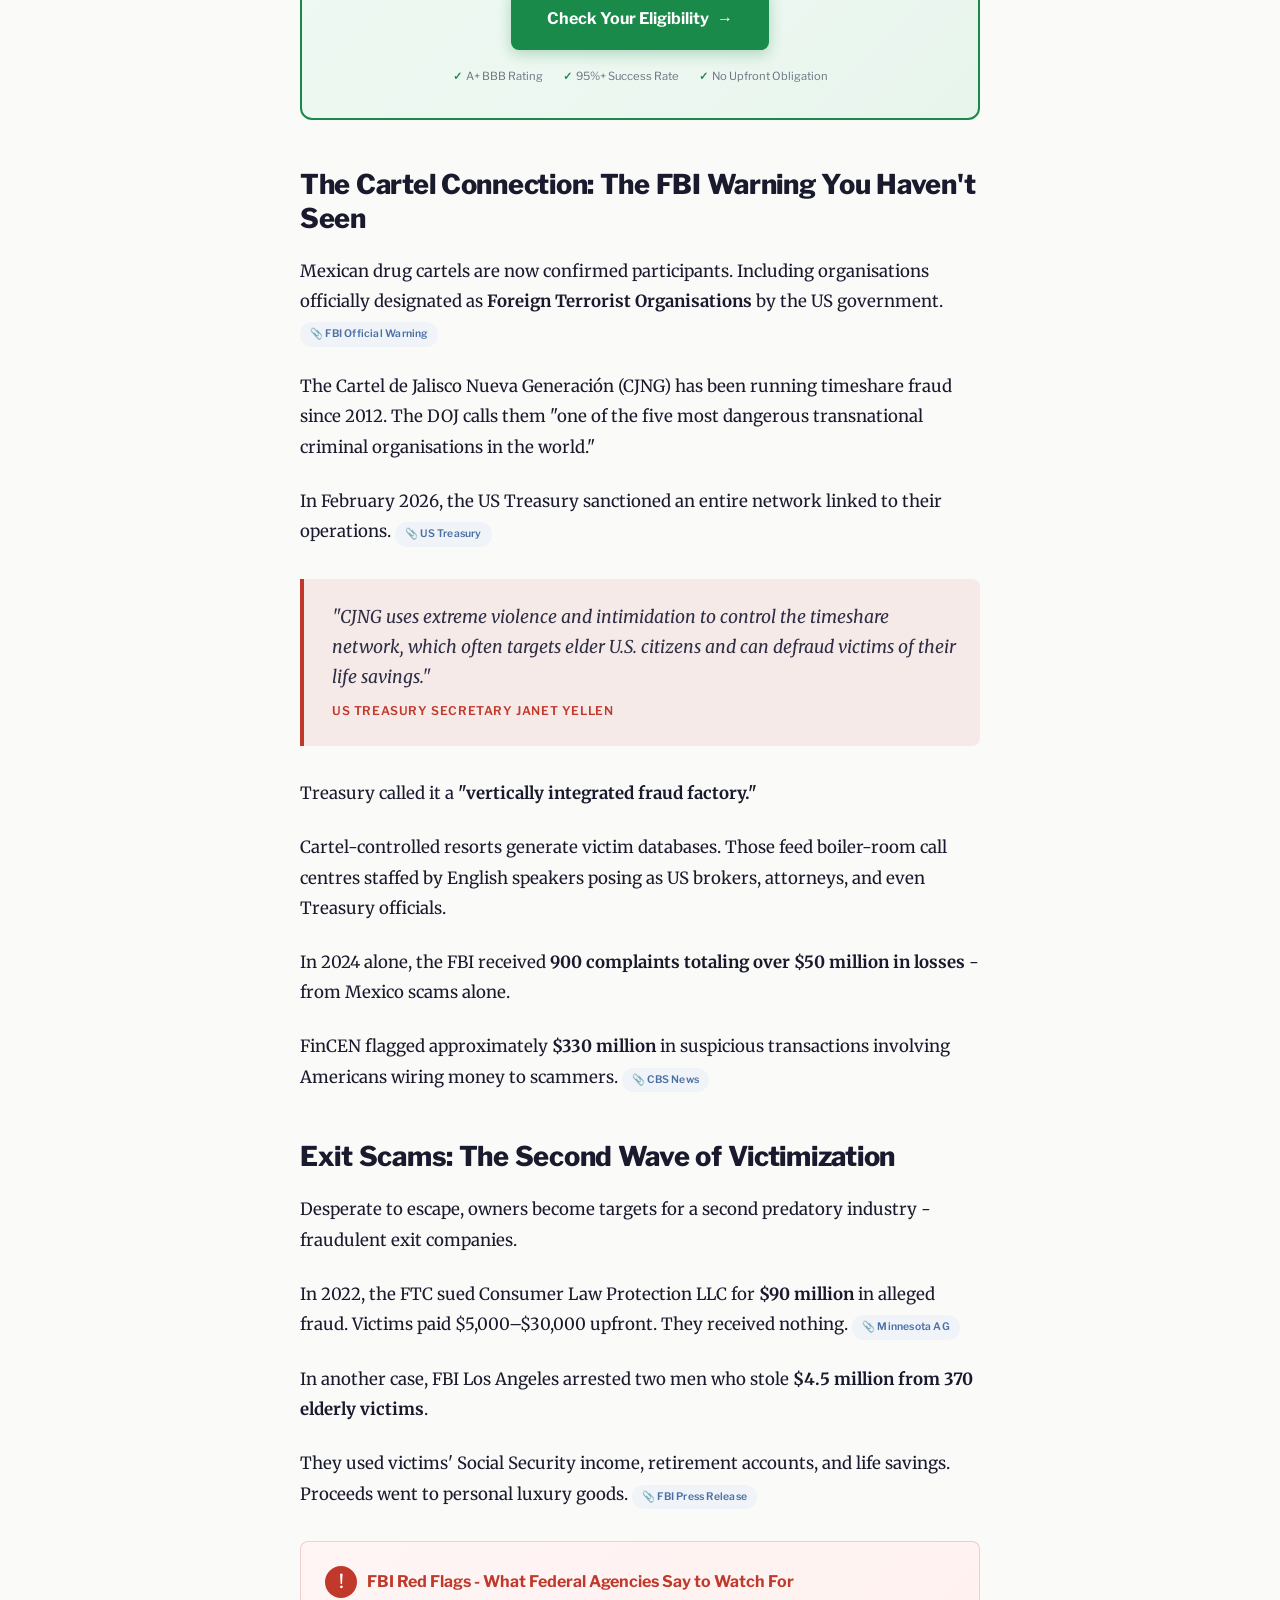
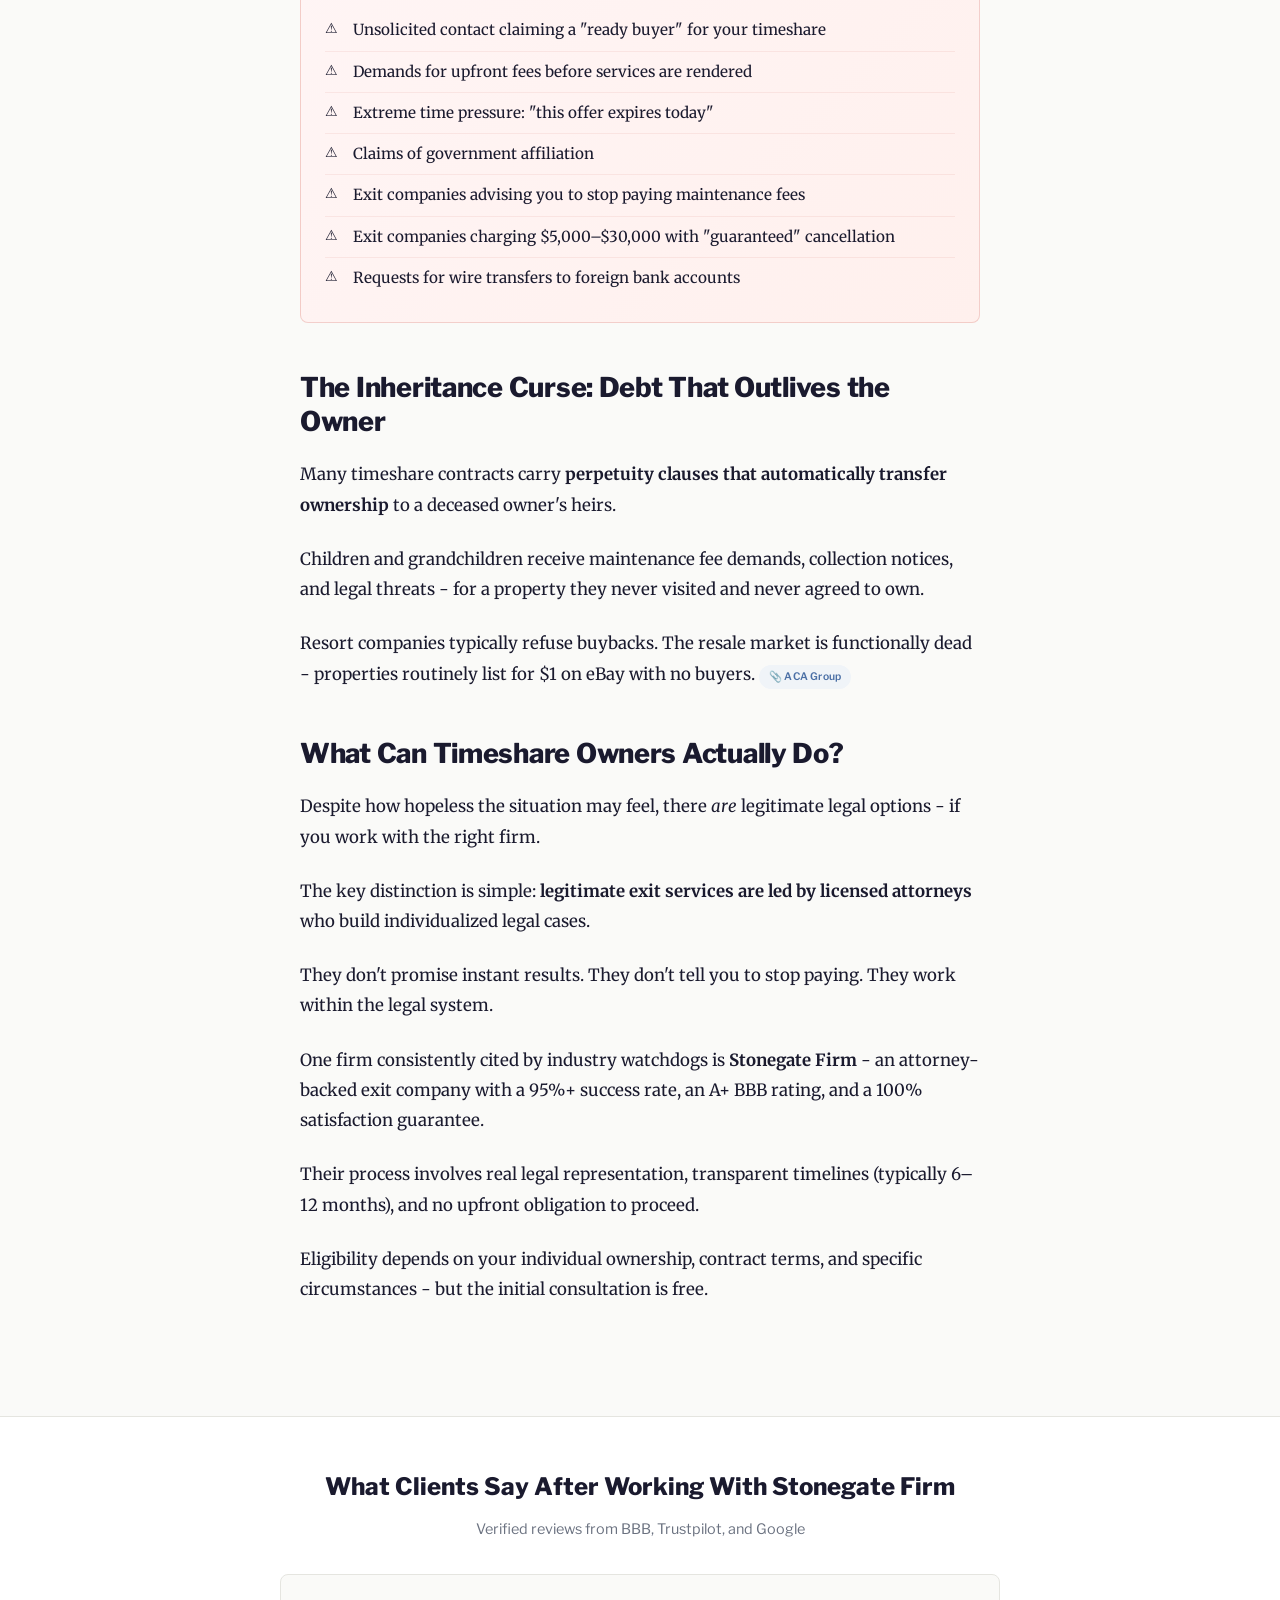
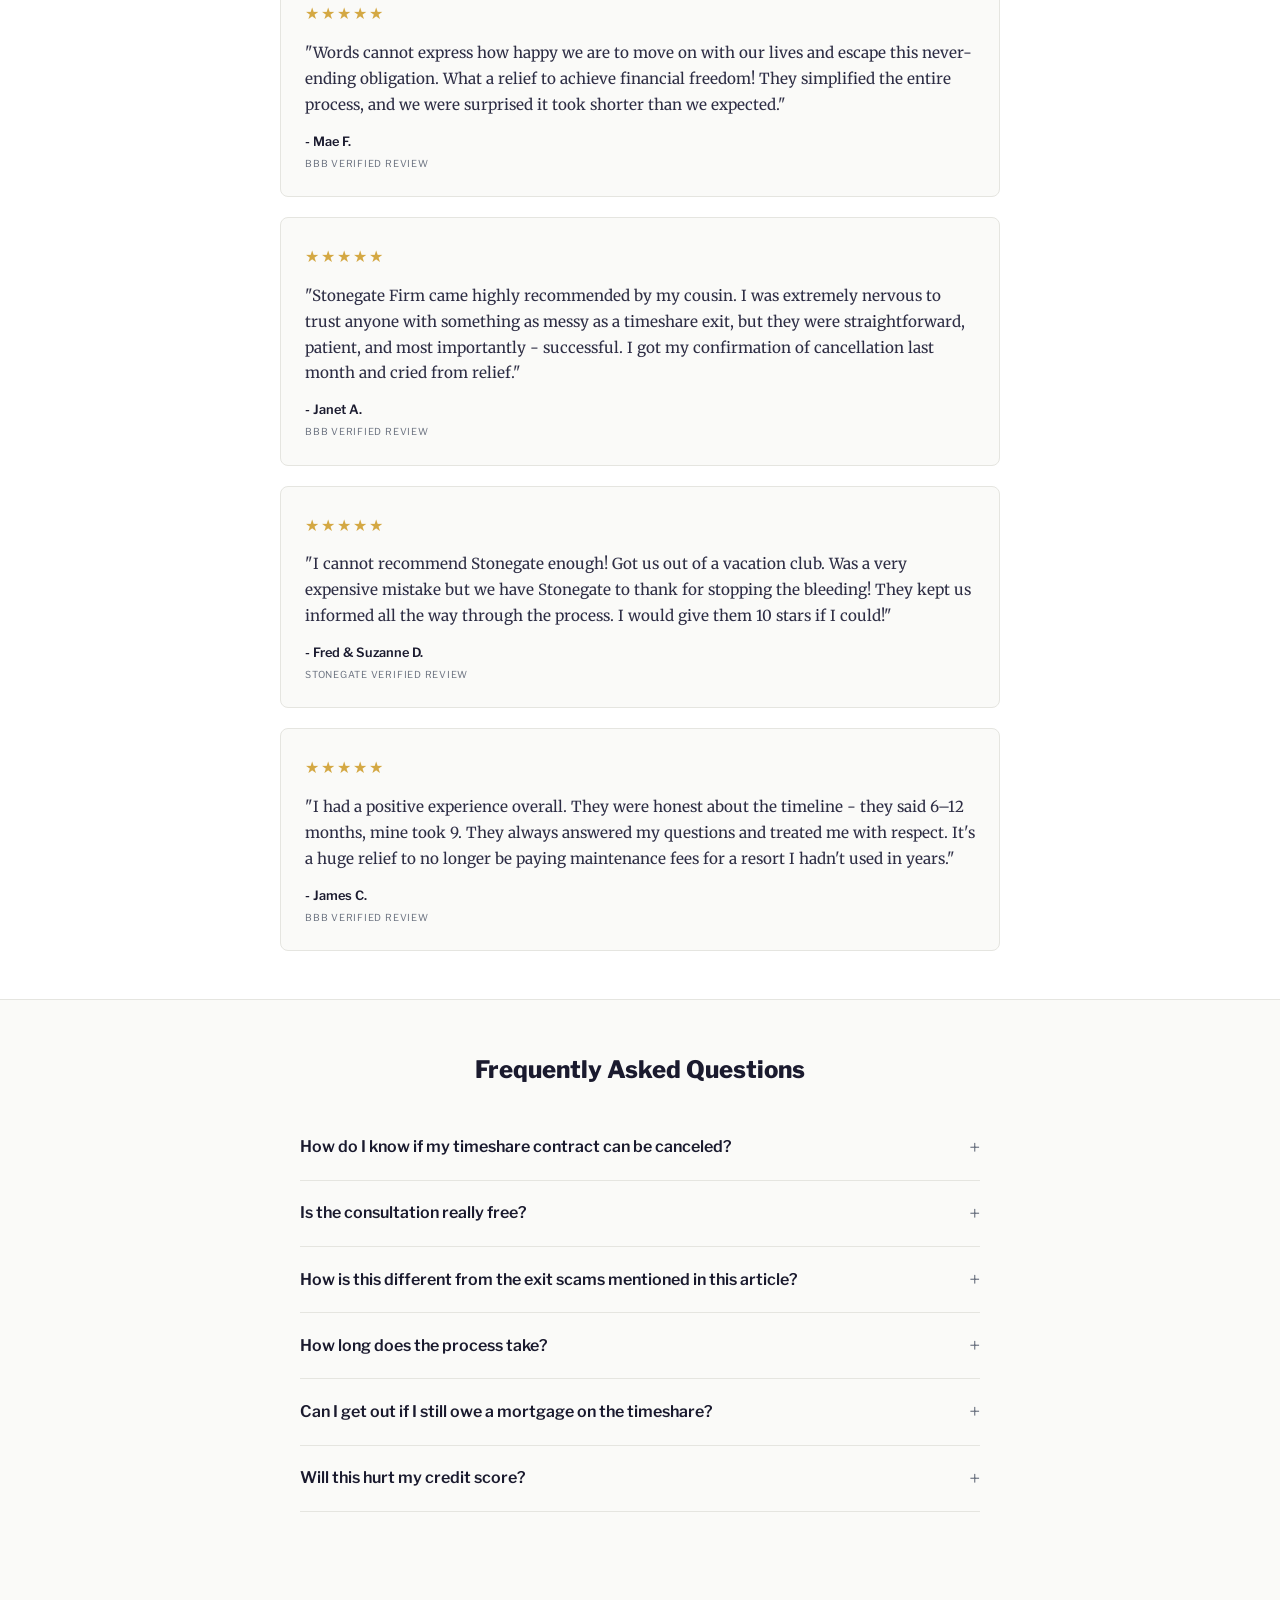
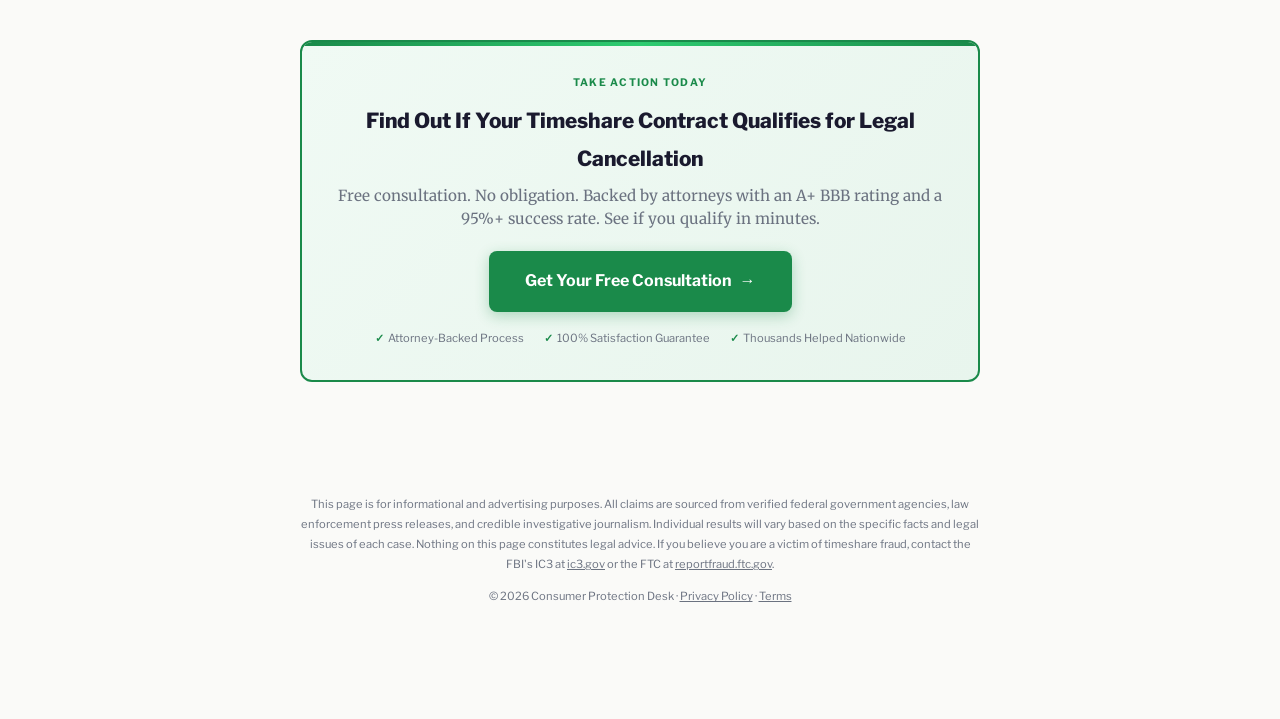
==== commit 432af975: "Remove all em dashes across all landers" ====
--- a/lander-a-investigative.html
+++ b/lander-a-investigative.html
@@ -3,7 +3,7 @@
 <head>
 <meta charset="UTF-8">
 <meta name="viewport" content="width=device-width, initial-scale=1.0">
-<title>FBI Warning: Timeshare Fraud Has Reached Crisis Levels — What Owners Need to Know in 2026</title>
+<title>FBI Warning: Timeshare Fraud Has Reached Crisis Levels  -  What Owners Need to Know in 2026</title>
 <meta name="description" content="Federal agencies confirm $300M+ in timeshare fraud losses. FBI, DOJ, and US Treasury are now involved. Find out if you're at risk and what legal options exist.">
 <meta property="og:type" content="article">
 <meta property="og:title" content="FBI Warning: Timeshare Fraud Has Reached Crisis Levels in 2026">
@@ -44,7 +44,7 @@
   padding-bottom: 80px;
 }
 
-/* — Top Bar — */
+/*  -  Top Bar  -  */
 .top-bar {
   background: var(--ink);
   color: #fff;
@@ -57,7 +57,7 @@
   border-bottom: 3px solid var(--accent);
 }
 
-/* — Hero — */
+/*  -  Hero  -  */
 .hero {
   background: linear-gradient(135deg, #1a1a2e 0%, #16213e 50%, #0f3460 100%);
   color: #fff;
@@ -120,7 +120,7 @@
   margin: 0 auto;
 }
 
-/* — Stat Bar — */
+/*  -  Stat Bar  -  */
 .stat-bar {
   background: #fff;
   border-bottom: 1px solid var(--border);
@@ -151,7 +151,7 @@
   line-height: 1.3;
 }
 
-/* — Article Body — */
+/*  -  Article Body  -  */
 .article { max-width: var(--max-w); margin: 0 auto; padding: 40px 20px; }
 .article p { margin-bottom: 24px; font-size: 1.05rem; }
 .article h2 {
@@ -171,7 +171,7 @@
   color: var(--ink-light);
 }
 
-/* — Pull Quote — */
+/*  -  Pull Quote  -  */
 .pull-quote {
   border-left: 4px solid var(--accent);
   background: var(--accent-glow);
@@ -196,7 +196,7 @@
   letter-spacing: 0.05em;
 }
 
-/* — Warning Box — */
+/*  -  Warning Box  -  */
 .warning-box {
   background: linear-gradient(135deg, #fff5f5 0%, #fff0ed 100%);
   border: 1px solid rgba(192,57,43,0.2);
@@ -249,7 +249,7 @@
   font-size: 0.85rem;
 }
 
-/* — Source Citation — */
+/*  -  Source Citation  -  */
 .source-cite {
   display: inline-flex;
   align-items: center;
@@ -268,7 +268,7 @@
 }
 .source-cite:hover { background: #dce6f0; }
 
-/* — CTA Card — */
+/*  -  CTA Card  -  */
 .cta-card {
   background: linear-gradient(135deg, #f0faf4 0%, #e8f5ed 100%);
   border: 2px solid var(--cta-green);
@@ -346,7 +346,7 @@
 }
 .cta-trust span::before { content: '✓'; color: var(--cta-green); font-weight: 700; }
 
-/* — Testimonials — */
+/*  -  Testimonials  -  */
 .testimonials {
   background: #fff;
   border-top: 1px solid var(--border);
@@ -406,7 +406,7 @@
   margin-top: 2px;
 }
 
-/* — FAQ — */
+/*  -  FAQ  -  */
 .faq { max-width: var(--max-w); margin: 0 auto; padding: 0 20px 48px; }
 .faq h2 {
   font-family: 'Libre Franklin', sans-serif;
@@ -458,7 +458,7 @@
   line-height: 1.7;
 }
 
-/* — Footer — */
+/*  -  Footer  -  */
 .site-footer {
   max-width: var(--max-w);
   margin: 0 auto;
@@ -471,7 +471,7 @@
 }
 .site-footer a { color: var(--ink-muted); }
 
-/* — Sticky CTA — */
+/*  -  Sticky CTA  -  */
 .sticky-cta {
   position: fixed;
   bottom: 0;
@@ -524,7 +524,7 @@
 }
 .sticky-cta .sticky-btn:hover { background: var(--cta-green-hover); }
 
-/* — Responsive — */
+/*  -  Responsive  -  */
 @media (max-width: 600px) {
   .stat-bar-inner { grid-template-columns: repeat(3, 1fr); gap: 8px; }
   .stat-item .stat-num { font-size: 1.2rem; }
@@ -536,7 +536,7 @@
   .t-grid { gap: 16px; }
 }
 
-/* — Article Image — */
+/*  -  Article Image  -  */
 .article-img {
   margin: 32px 0;
   border-radius: var(--radius);
@@ -558,7 +558,7 @@
   font-style: italic;
 }
 
-/* — Subtle animations — */
+/*  -  Subtle animations  -  */
 .fade-in {
   opacity: 0;
   transform: translateY(20px);
@@ -577,7 +577,7 @@
 <section class="hero">
   <div class="hero-inner">
     <div class="hero-badge">🔴 Federal Alert</div>
-    <h1>FBI Warning: Timeshare Fraud Has Reached <em>Crisis Levels</em> — What Owners Need to Know</h1>
+    <h1>FBI Warning: Timeshare Fraud Has Reached <em>Crisis Levels</em>  -  What Owners Need to Know</h1>
     <p class="hero-sub">Federal agencies have confirmed over $300 million in losses. Drug cartels are now involved. And 8 million American timeshare owners may be at risk.</p>
   </div>
 </section>
@@ -603,9 +603,9 @@
 
   <p class="fade-in"><strong>This is not a scare piece.</strong> Every claim in this report links directly to the FBI, US Department of Justice, US Treasury, or the FTC.</p>
 
-  <p class="fade-in">What we found is genuinely alarming — and every American timeshare owner should know about it.</p>
-
-  <p class="fade-in">Behind the glossy brochures lies coercive sales tactics, inescapable contracts, fraudulent exit companies, and — most alarmingly — direct involvement by criminal organizations designated as <strong>Foreign Terrorist Organisations</strong> by the US government.</p>
+  <p class="fade-in">What we found is genuinely alarming  -  and every American timeshare owner should know about it.</p>
+
+  <p class="fade-in">Behind the glossy brochures lies coercive sales tactics, inescapable contracts, fraudulent exit companies, and  -  most alarmingly  -  direct involvement by criminal organizations designated as <strong>Foreign Terrorist Organisations</strong> by the US government.</p>
 
   <div class="article-img fade-in">
     <img src="img-distress.png" alt="An elderly couple sitting at their kitchen table overwhelmed by timeshare maintenance fee notices and collection letters" loading="lazy">
@@ -616,11 +616,11 @@
 
   <p class="fade-in">Timeshare presentations are advertised as "90-minute" commitments in exchange for free meals or theme park tickets.</p>
 
-  <p class="fade-in">The reality? Consumer protection attorneys have documented sessions exceeding <strong>10 hours</strong> — with buyers denied food, water, and rest.</p>
+  <p class="fade-in">The reality? Consumer protection attorneys have documented sessions exceeding <strong>10 hours</strong>  -  with buyers denied food, water, and rest.</p>
 
   <div class="pull-quote fade-in">
     <p>"In many cases, people have been kept in a room for over 10 hours, not given water, not eaten, they are exhausted and sign contracts just to get out. At least once a month someone comes to us who owes over $150,000 in timeshare debt."</p>
-    <div class="pq-source">Consumer Protection Attorney — Kiplinger</div>
+    <div class="pq-source">Consumer Protection Attorney  -  Kiplinger</div>
   </div>
 
   <p class="fade-in">Salespeople rotate in fresh shifts while the buyer grows exhausted.</p>
@@ -633,17 +633,17 @@
 
   <p class="fade-in">When they tried to sell, the best offer was $2,000 for the <em>entire</em> property.</p>
 
-  <p class="fade-in">Special assessments can add thousands more — without warning. <a href="https://fraud.org/timeshare-nightmare/" class="source-cite" target="_blank" rel="noopener">📎 Fraud.org</a></p>
+  <p class="fade-in">Special assessments can add thousands more  -  without warning. <a href="https://fraud.org/timeshare-nightmare/" class="source-cite" target="_blank" rel="noopener">📎 Fraud.org</a></p>
 
   <h3 class="fade-in">Contracts Designed to Be Inescapable</h3>
 
-  <p class="fade-in">Most American timeshare contracts include <strong>perpetuity clauses</strong> — they bind you for your entire lifetime with no exit option.</p>
+  <p class="fade-in">Most American timeshare contracts include <strong>perpetuity clauses</strong>  -  they bind you for your entire lifetime with no exit option.</p>
 
   <p class="fade-in">Worse: many contracts pass obligations to your children and grandchildren after you die.</p>
 
   <div class="pull-quote fade-in">
-    <p>"This is complete nonsense — timeshares are never a financial investment. They are a bottomless pit into which you pour money forever, and most have no resale value."</p>
-    <div class="pq-source">Consumer Protection Attorney — Kiplinger</div>
+    <p>"This is complete nonsense  -  timeshares are never a financial investment. They are a bottomless pit into which you pour money forever, and most have no resale value."</p>
+    <div class="pq-source">Consumer Protection Attorney  -  Kiplinger</div>
   </div>
 
   <!-- Mid-article CTA -->
@@ -676,13 +676,13 @@
 
   <p class="fade-in">Cartel-controlled resorts generate victim databases. Those feed boiler-room call centres staffed by English speakers posing as US brokers, attorneys, and even Treasury officials.</p>
 
-  <p class="fade-in">In 2024 alone, the FBI received <strong>900 complaints totaling over $50 million in losses</strong> — from Mexico scams alone.</p>
+  <p class="fade-in">In 2024 alone, the FBI received <strong>900 complaints totaling over $50 million in losses</strong>  -  from Mexico scams alone.</p>
 
   <p class="fade-in">FinCEN flagged approximately <strong>$330 million</strong> in suspicious transactions involving Americans wiring money to scammers. <a href="https://www.cbsnews.com/news/kovay-gardens-puerto-vallarta-mexico-cartel-fraud-scam-treasury/" class="source-cite" target="_blank" rel="noopener">📎 CBS News</a></p>
 
   <h2 class="fade-in">Exit Scams: The Second Wave of Victimization</h2>
 
-  <p class="fade-in">Desperate to escape, owners become targets for a second predatory industry — fraudulent exit companies.</p>
+  <p class="fade-in">Desperate to escape, owners become targets for a second predatory industry  -  fraudulent exit companies.</p>
 
   <p class="fade-in">In 2022, the FTC sued Consumer Law Protection LLC for <strong>$90 million</strong> in alleged fraud. Victims paid $5,000–$30,000 upfront. They received nothing. <a href="https://www.ag.state.mn.us/Office/Communications/2025/01/23_TimeshareExit.asp" class="source-cite" target="_blank" rel="noopener">📎 Minnesota AG</a></p>
 
@@ -693,7 +693,7 @@
   <div class="warning-box fade-in">
     <div class="wb-header">
       <div class="wb-icon">!</div>
-      <div class="wb-title">FBI Red Flags — What Federal Agencies Say to Watch For</div>
+      <div class="wb-title">FBI Red Flags  -  What Federal Agencies Say to Watch For</div>
     </div>
     <ul>
       <li>Unsolicited contact claiming a "ready buyer" for your timeshare</li>
@@ -710,23 +710,23 @@
 
   <p class="fade-in">Many timeshare contracts carry <strong>perpetuity clauses that automatically transfer ownership</strong> to a deceased owner's heirs.</p>
 
-  <p class="fade-in">Children and grandchildren receive maintenance fee demands, collection notices, and legal threats — for a property they never visited and never agreed to own.</p>
-
-  <p class="fade-in">Resort companies typically refuse buybacks. The resale market is functionally dead — properties routinely list for $1 on eBay with no buyers. <a href="https://acagroup.org/generational-timeshare-debt-forever-contracts/" class="source-cite" target="_blank" rel="noopener">📎 ACA Group</a></p>
+  <p class="fade-in">Children and grandchildren receive maintenance fee demands, collection notices, and legal threats  -  for a property they never visited and never agreed to own.</p>
+
+  <p class="fade-in">Resort companies typically refuse buybacks. The resale market is functionally dead  -  properties routinely list for $1 on eBay with no buyers. <a href="https://acagroup.org/generational-timeshare-debt-forever-contracts/" class="source-cite" target="_blank" rel="noopener">📎 ACA Group</a></p>
 
   <h2 class="fade-in">What Can Timeshare Owners Actually Do?</h2>
 
-  <p class="fade-in">Despite how hopeless the situation may feel, there <em>are</em> legitimate legal options — if you work with the right firm.</p>
+  <p class="fade-in">Despite how hopeless the situation may feel, there <em>are</em> legitimate legal options  -  if you work with the right firm.</p>
 
   <p class="fade-in">The key distinction is simple: <strong>legitimate exit services are led by licensed attorneys</strong> who build individualized legal cases.</p>
 
   <p class="fade-in">They don't promise instant results. They don't tell you to stop paying. They work within the legal system.</p>
 
-  <p class="fade-in">One firm consistently cited by industry watchdogs is <strong>Stonegate Firm</strong> — an attorney-backed exit company with a 95%+ success rate, an A+ BBB rating, and a 100% satisfaction guarantee.</p>
+  <p class="fade-in">One firm consistently cited by industry watchdogs is <strong>Stonegate Firm</strong>  -  an attorney-backed exit company with a 95%+ success rate, an A+ BBB rating, and a 100% satisfaction guarantee.</p>
 
   <p class="fade-in">Their process involves real legal representation, transparent timelines (typically 6–12 months), and no upfront obligation to proceed.</p>
 
-  <p class="fade-in">Eligibility depends on your individual ownership, contract terms, and specific circumstances — but the initial consultation is free.</p>
+  <p class="fade-in">Eligibility depends on your individual ownership, contract terms, and specific circumstances  -  but the initial consultation is free.</p>
 
 </article>
 
@@ -740,25 +740,25 @@
     <div class="t-card fade-in">
       <div class="t-stars">★★★★★</div>
       <p class="t-text">"Words cannot express how happy we are to move on with our lives and escape this never-ending obligation. What a relief to achieve financial freedom! They simplified the entire process, and we were surprised it took shorter than we expected."</p>
-      <div class="t-author">— Mae F.</div>
+      <div class="t-author"> -  Mae F.</div>
       <div class="t-source-tag">BBB Verified Review</div>
     </div>
     <div class="t-card fade-in">
       <div class="t-stars">★★★★★</div>
-      <p class="t-text">"Stonegate Firm came highly recommended by my cousin. I was extremely nervous to trust anyone with something as messy as a timeshare exit, but they were straightforward, patient, and most importantly — successful. I got my confirmation of cancellation last month and cried from relief."</p>
-      <div class="t-author">— Janet A.</div>
+      <p class="t-text">"Stonegate Firm came highly recommended by my cousin. I was extremely nervous to trust anyone with something as messy as a timeshare exit, but they were straightforward, patient, and most importantly  -  successful. I got my confirmation of cancellation last month and cried from relief."</p>
+      <div class="t-author"> -  Janet A.</div>
       <div class="t-source-tag">BBB Verified Review</div>
     </div>
     <div class="t-card fade-in">
       <div class="t-stars">★★★★★</div>
       <p class="t-text">"I cannot recommend Stonegate enough! Got us out of a vacation club. Was a very expensive mistake but we have Stonegate to thank for stopping the bleeding! They kept us informed all the way through the process. I would give them 10 stars if I could!"</p>
-      <div class="t-author">— Fred & Suzanne D.</div>
+      <div class="t-author"> -  Fred & Suzanne D.</div>
       <div class="t-source-tag">Stonegate Verified Review</div>
     </div>
     <div class="t-card fade-in">
       <div class="t-stars">★★★★★</div>
-      <p class="t-text">"I had a positive experience overall. They were honest about the timeline — they said 6–12 months, mine took 9. They always answered my questions and treated me with respect. It's a huge relief to no longer be paying maintenance fees for a resort I hadn't used in years."</p>
-      <div class="t-author">— James C.</div>
+      <p class="t-text">"I had a positive experience overall. They were honest about the timeline  -  they said 6–12 months, mine took 9. They always answered my questions and treated me with respect. It's a huge relief to no longer be paying maintenance fees for a resort I hadn't used in years."</p>
+      <div class="t-author"> -  James C.</div>
       <div class="t-source-tag">BBB Verified Review</div>
     </div>
   </div>
@@ -778,7 +778,7 @@
   </div>
   <div class="faq-item">
     <button class="faq-q">How is this different from the exit scams mentioned in this article?</button>
-    <div class="faq-a"><div class="faq-a-inner">Legitimate exit services are led by licensed attorneys who build individualized legal cases. They don't promise instant results, they don't tell you to stop paying, and they work within the legal system. Look for an A+ BBB rating, transparent timelines, and a satisfaction guarantee — all hallmarks of a reputable firm.</div></div>
+    <div class="faq-a"><div class="faq-a-inner">Legitimate exit services are led by licensed attorneys who build individualized legal cases. They don't promise instant results, they don't tell you to stop paying, and they work within the legal system. Look for an A+ BBB rating, transparent timelines, and a satisfaction guarantee  -  all hallmarks of a reputable firm.</div></div>
   </div>
   <div class="faq-item">
     <button class="faq-q">How long does the process take?</button>
@@ -790,7 +790,7 @@
   </div>
   <div class="faq-item">
     <button class="faq-q">Will this hurt my credit score?</button>
-    <div class="faq-a"><div class="faq-a-inner">A legitimate attorney-led process works through negotiated legal settlements — not defaults. This is fundamentally different from exit companies that tell you to stop paying, which can trigger foreclosure and credit damage.</div></div>
+    <div class="faq-a"><div class="faq-a-inner">A legitimate attorney-led process works through negotiated legal settlements  -  not defaults. This is fundamentally different from exit companies that tell you to stop paying, which can trigger foreclosure and credit damage.</div></div>
   </div>
 </section>
 
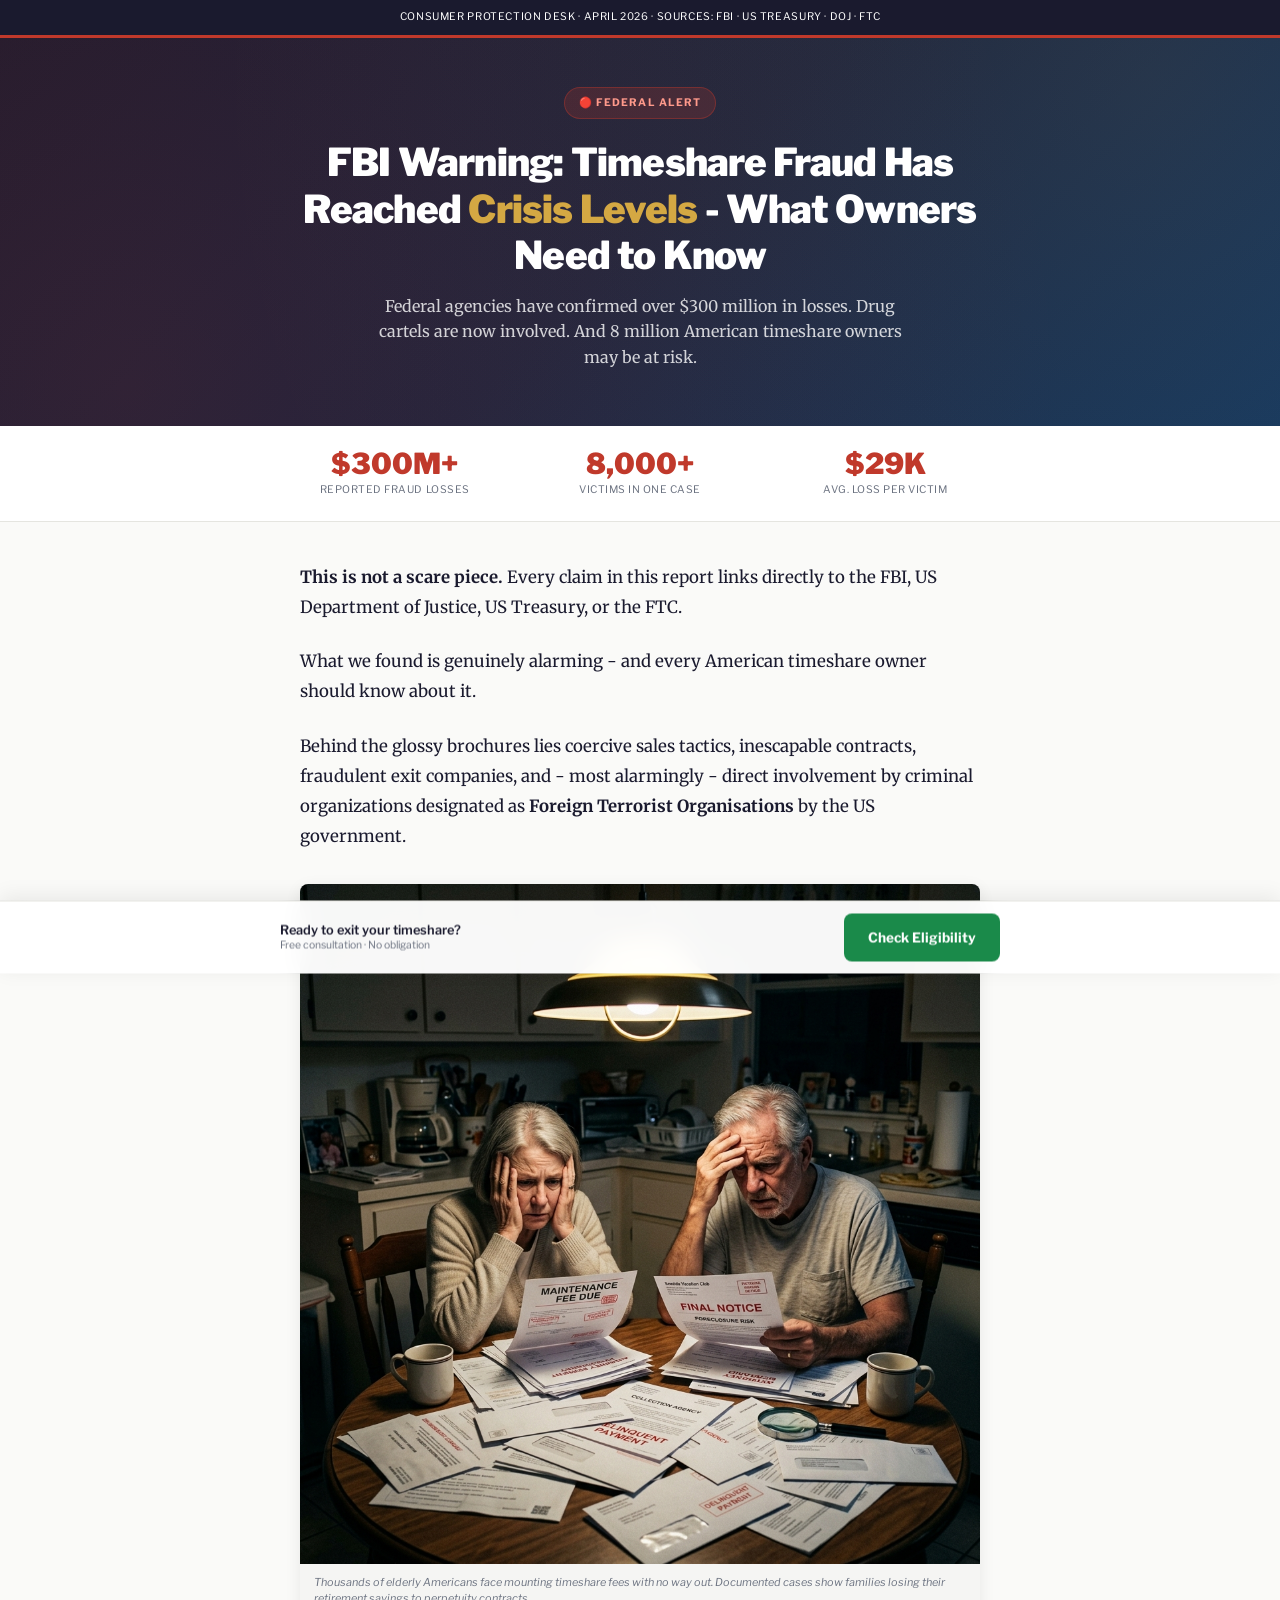
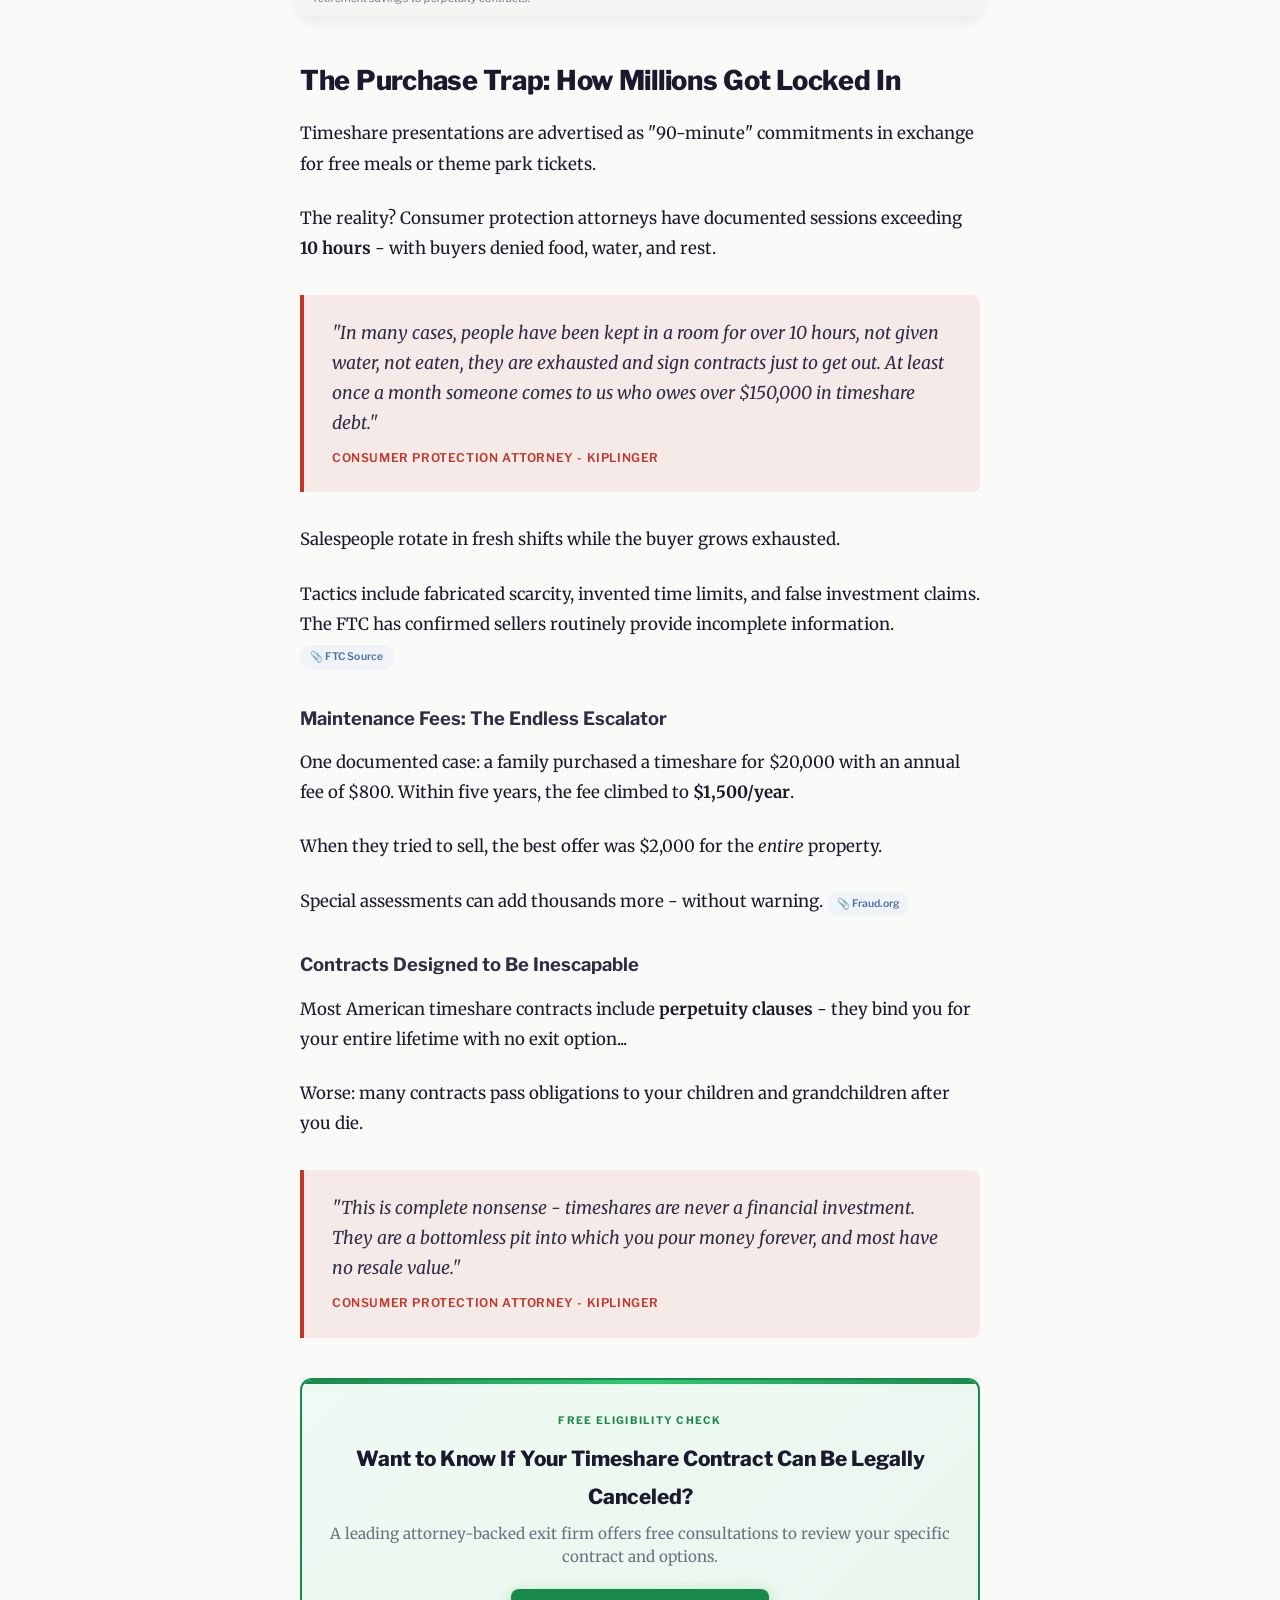
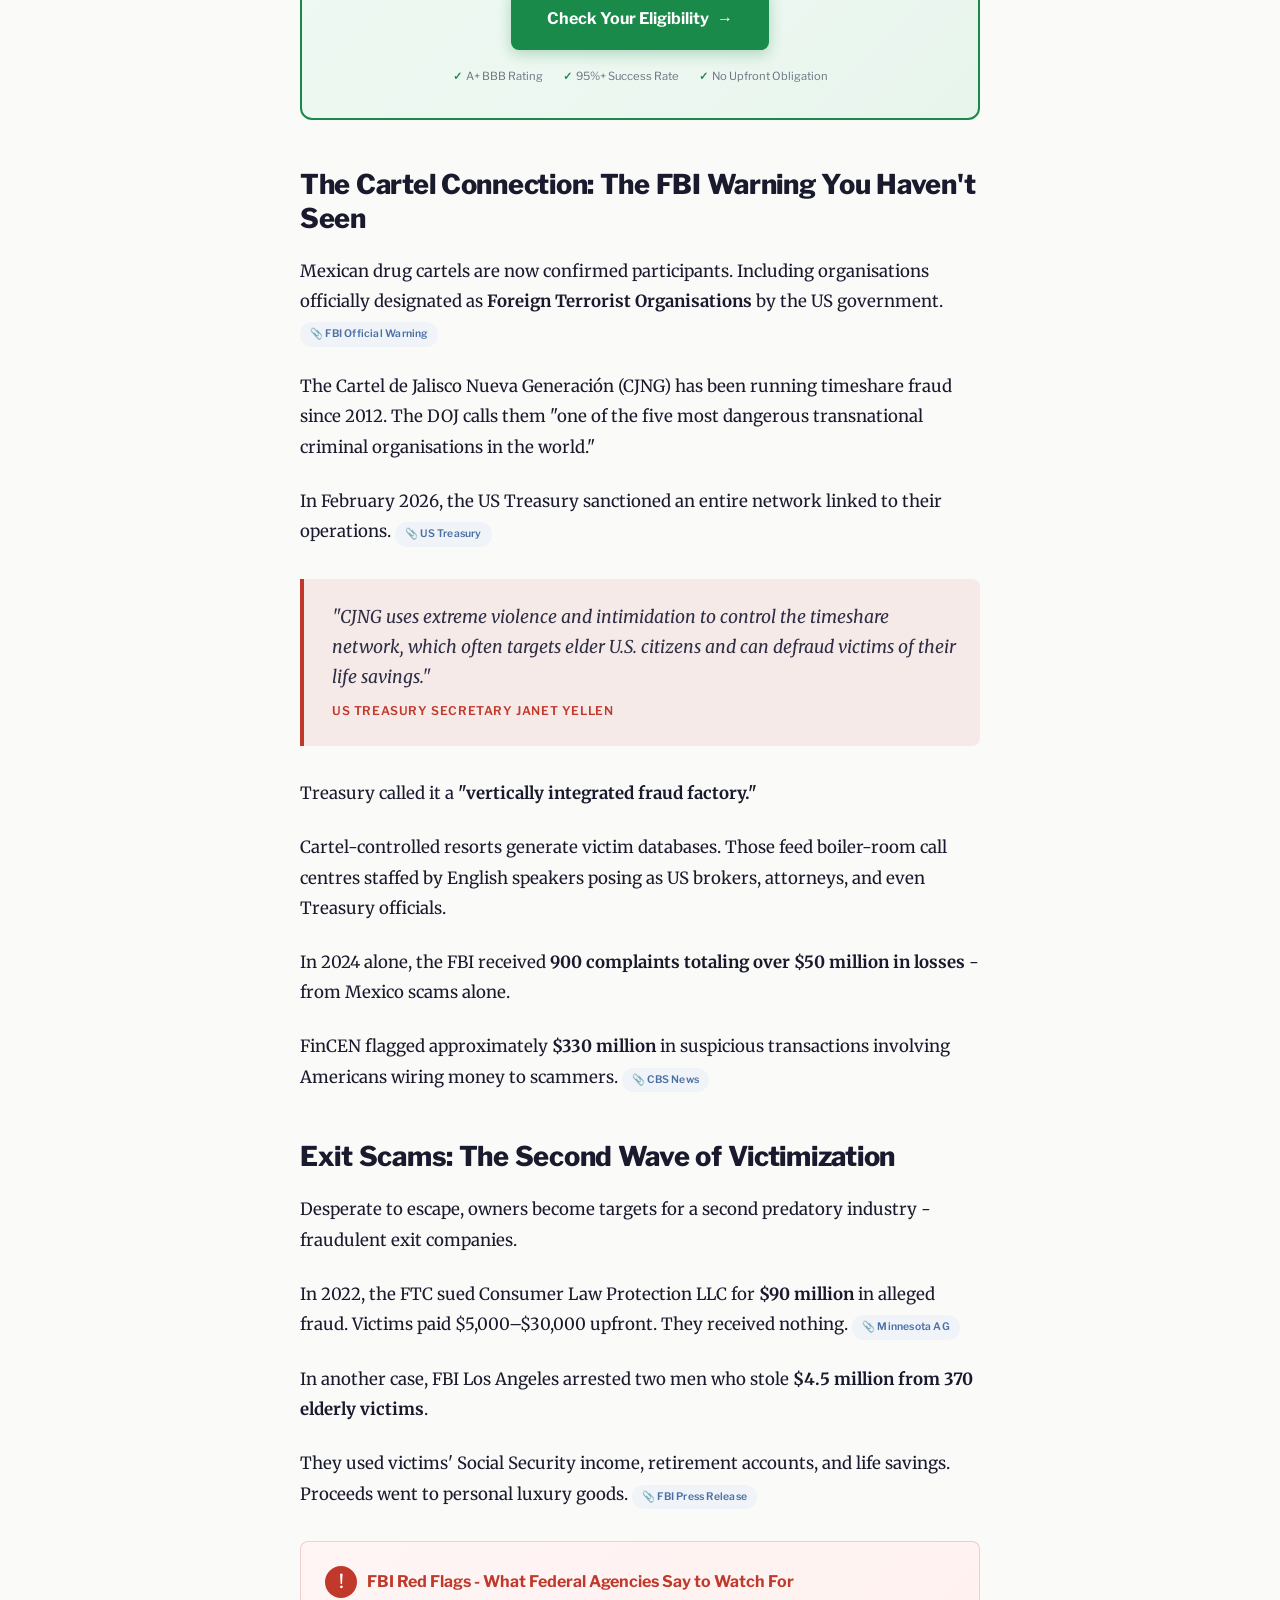
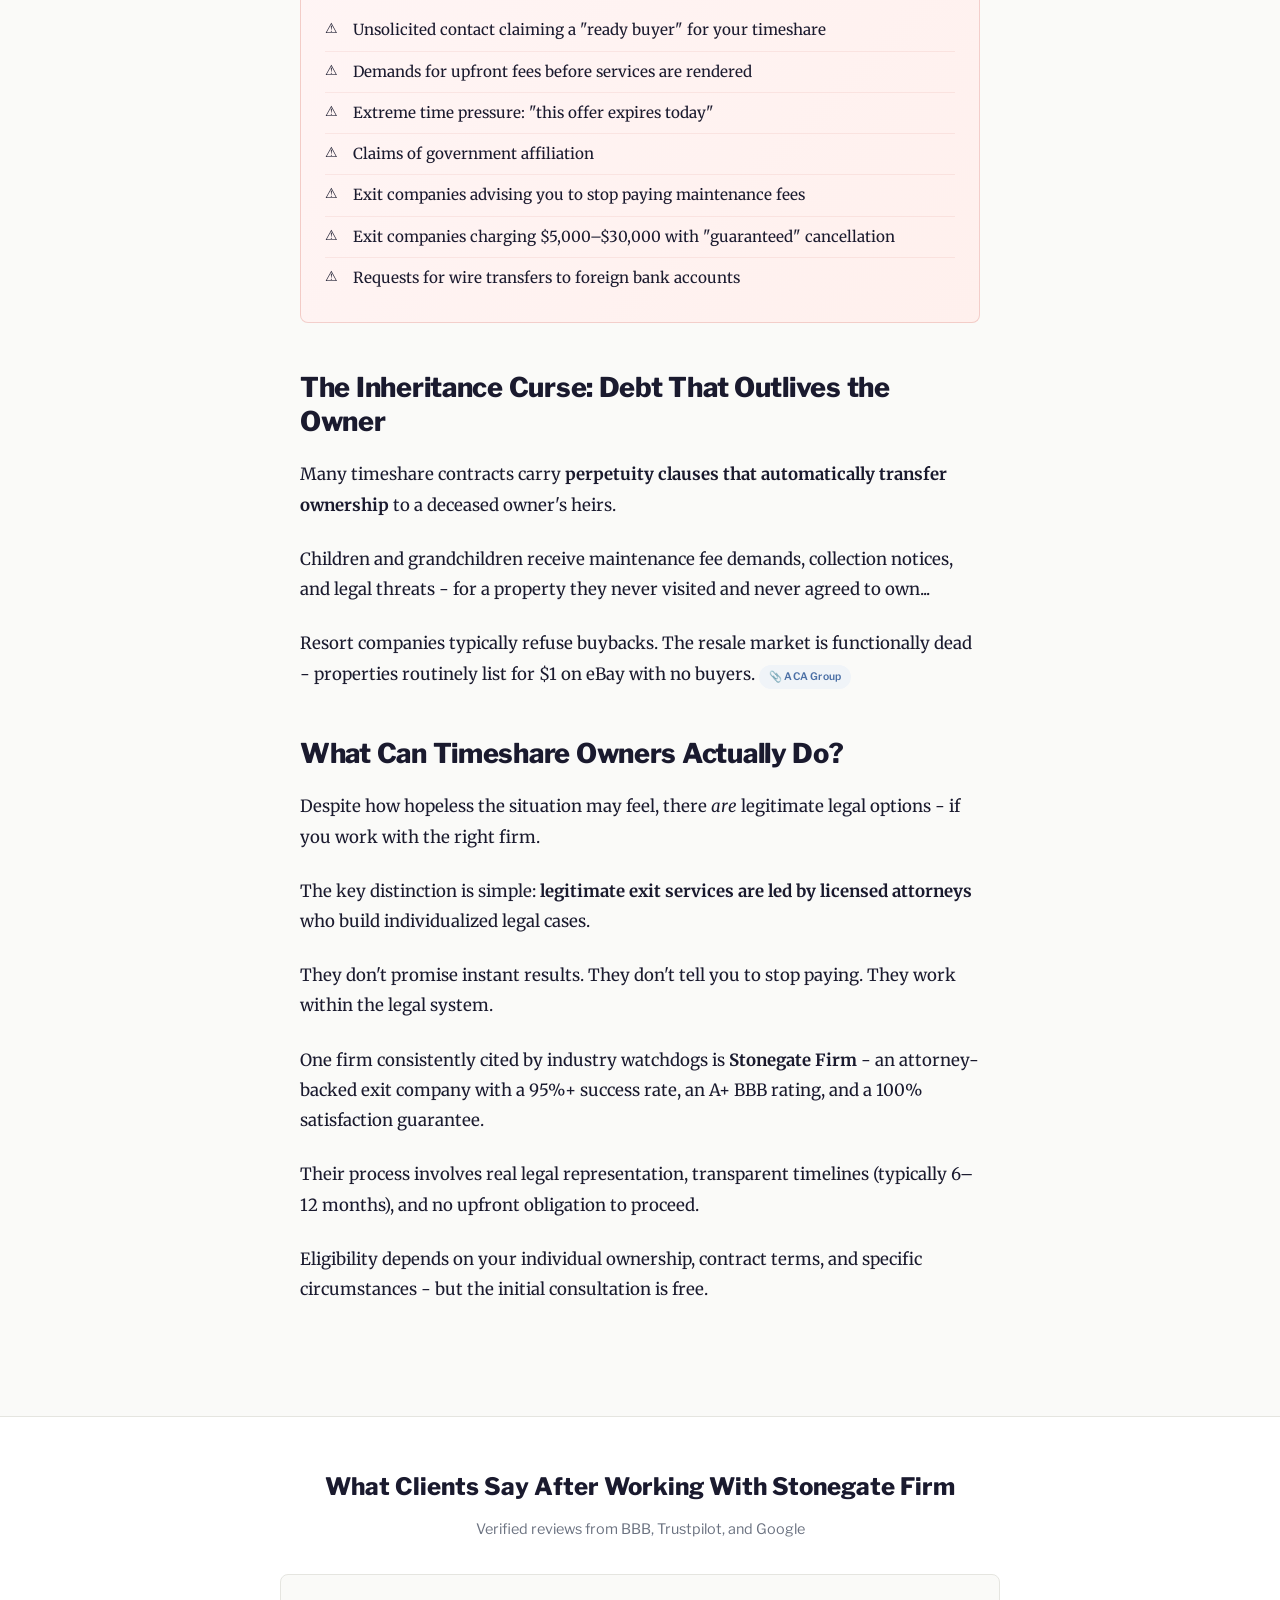
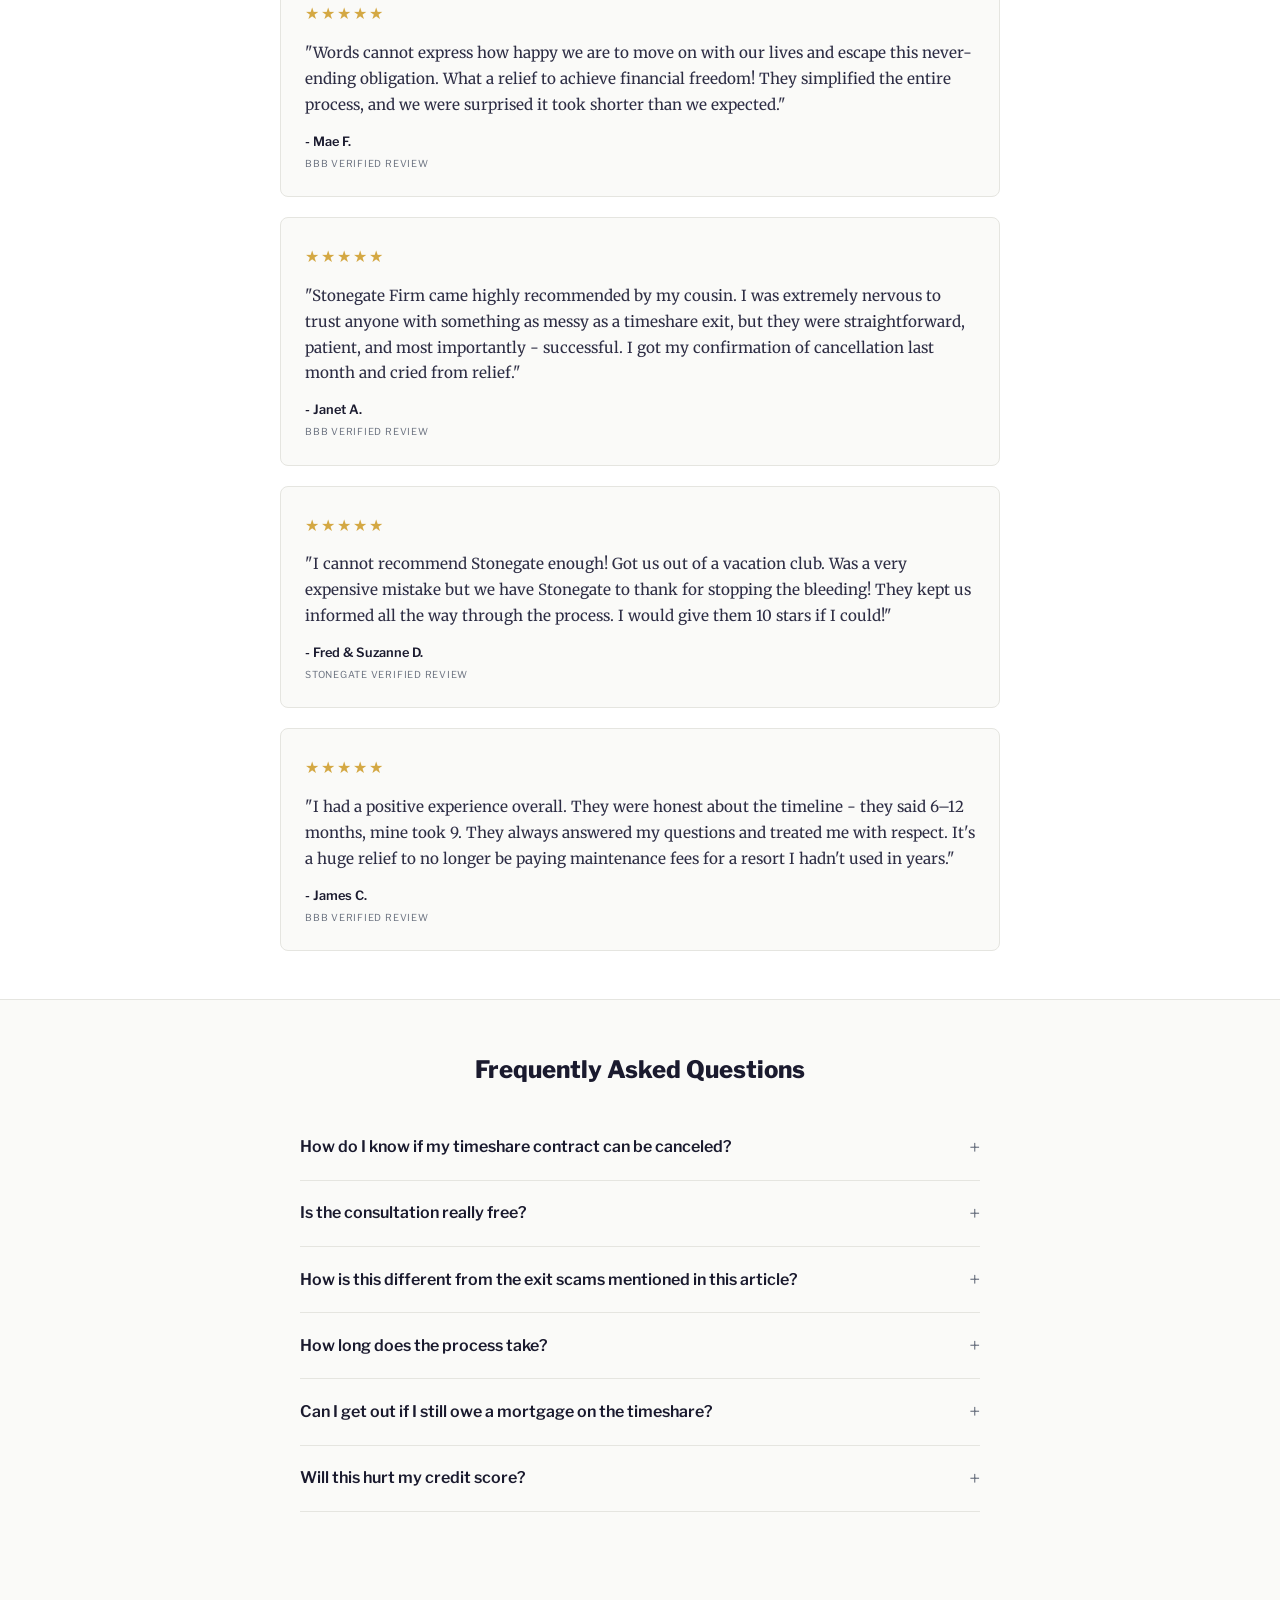
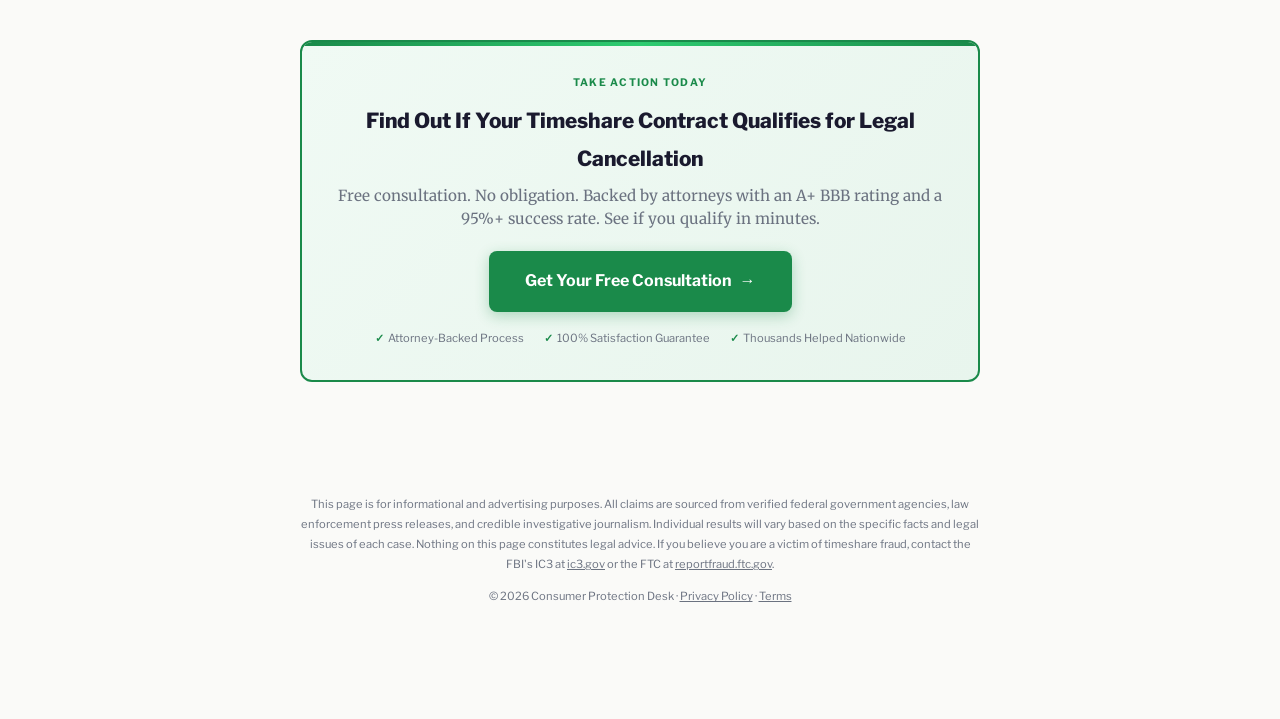
==== commit c15120f1: "Swap dramatic pauses from dashes to ellipsis" ====
--- a/lander-a-investigative.html
+++ b/lander-a-investigative.html
@@ -637,7 +637,7 @@
 
   <h3 class="fade-in">Contracts Designed to Be Inescapable</h3>
 
-  <p class="fade-in">Most American timeshare contracts include <strong>perpetuity clauses</strong>  -  they bind you for your entire lifetime with no exit option.</p>
+  <p class="fade-in">Most American timeshare contracts include <strong>perpetuity clauses</strong>  -  they bind you for your entire lifetime with no exit option...</p>
 
   <p class="fade-in">Worse: many contracts pass obligations to your children and grandchildren after you die.</p>
 
@@ -710,7 +710,7 @@
 
   <p class="fade-in">Many timeshare contracts carry <strong>perpetuity clauses that automatically transfer ownership</strong> to a deceased owner's heirs.</p>
 
-  <p class="fade-in">Children and grandchildren receive maintenance fee demands, collection notices, and legal threats  -  for a property they never visited and never agreed to own.</p>
+  <p class="fade-in">Children and grandchildren receive maintenance fee demands, collection notices, and legal threats  -  for a property they never visited and never agreed to own...</p>
 
   <p class="fade-in">Resort companies typically refuse buybacks. The resale market is functionally dead  -  properties routinely list for $1 on eBay with no buyers. <a href="https://acagroup.org/generational-timeshare-debt-forever-contracts/" class="source-cite" target="_blank" rel="noopener">📎 ACA Group</a></p>
 
